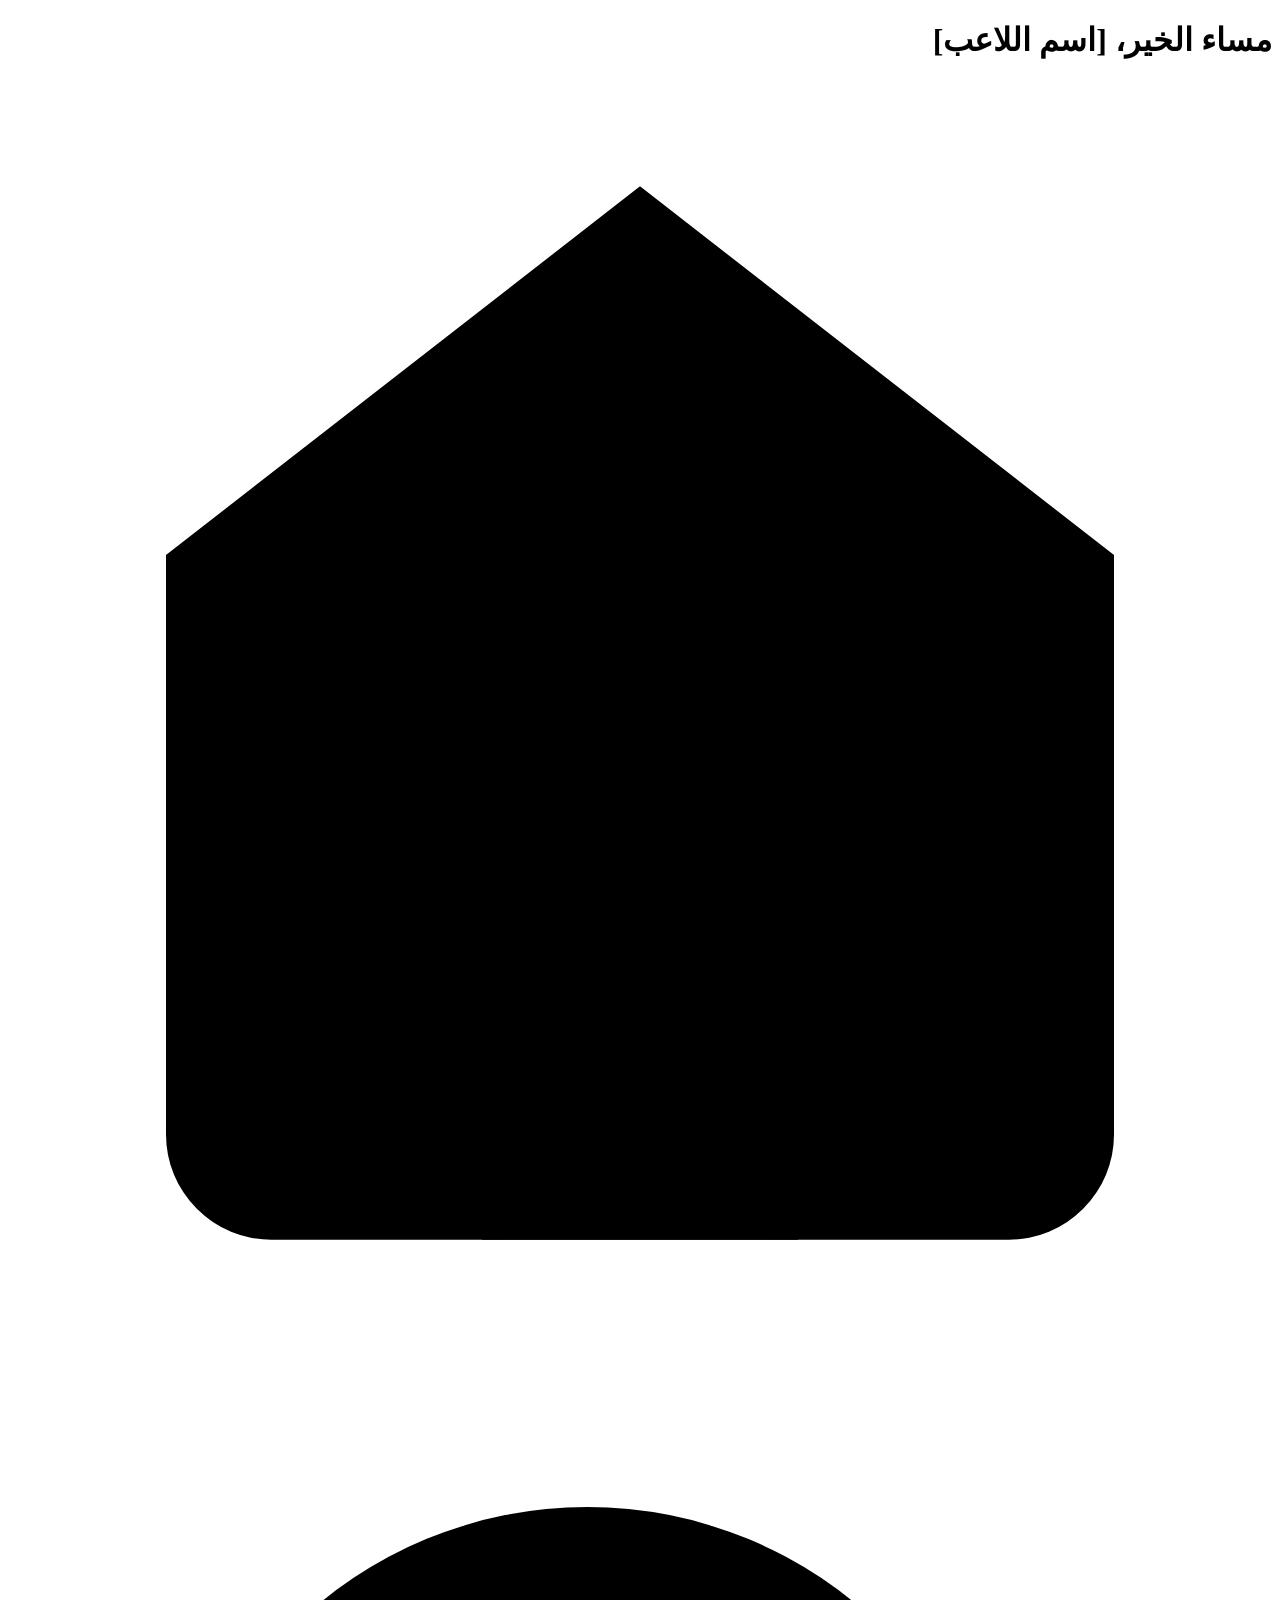
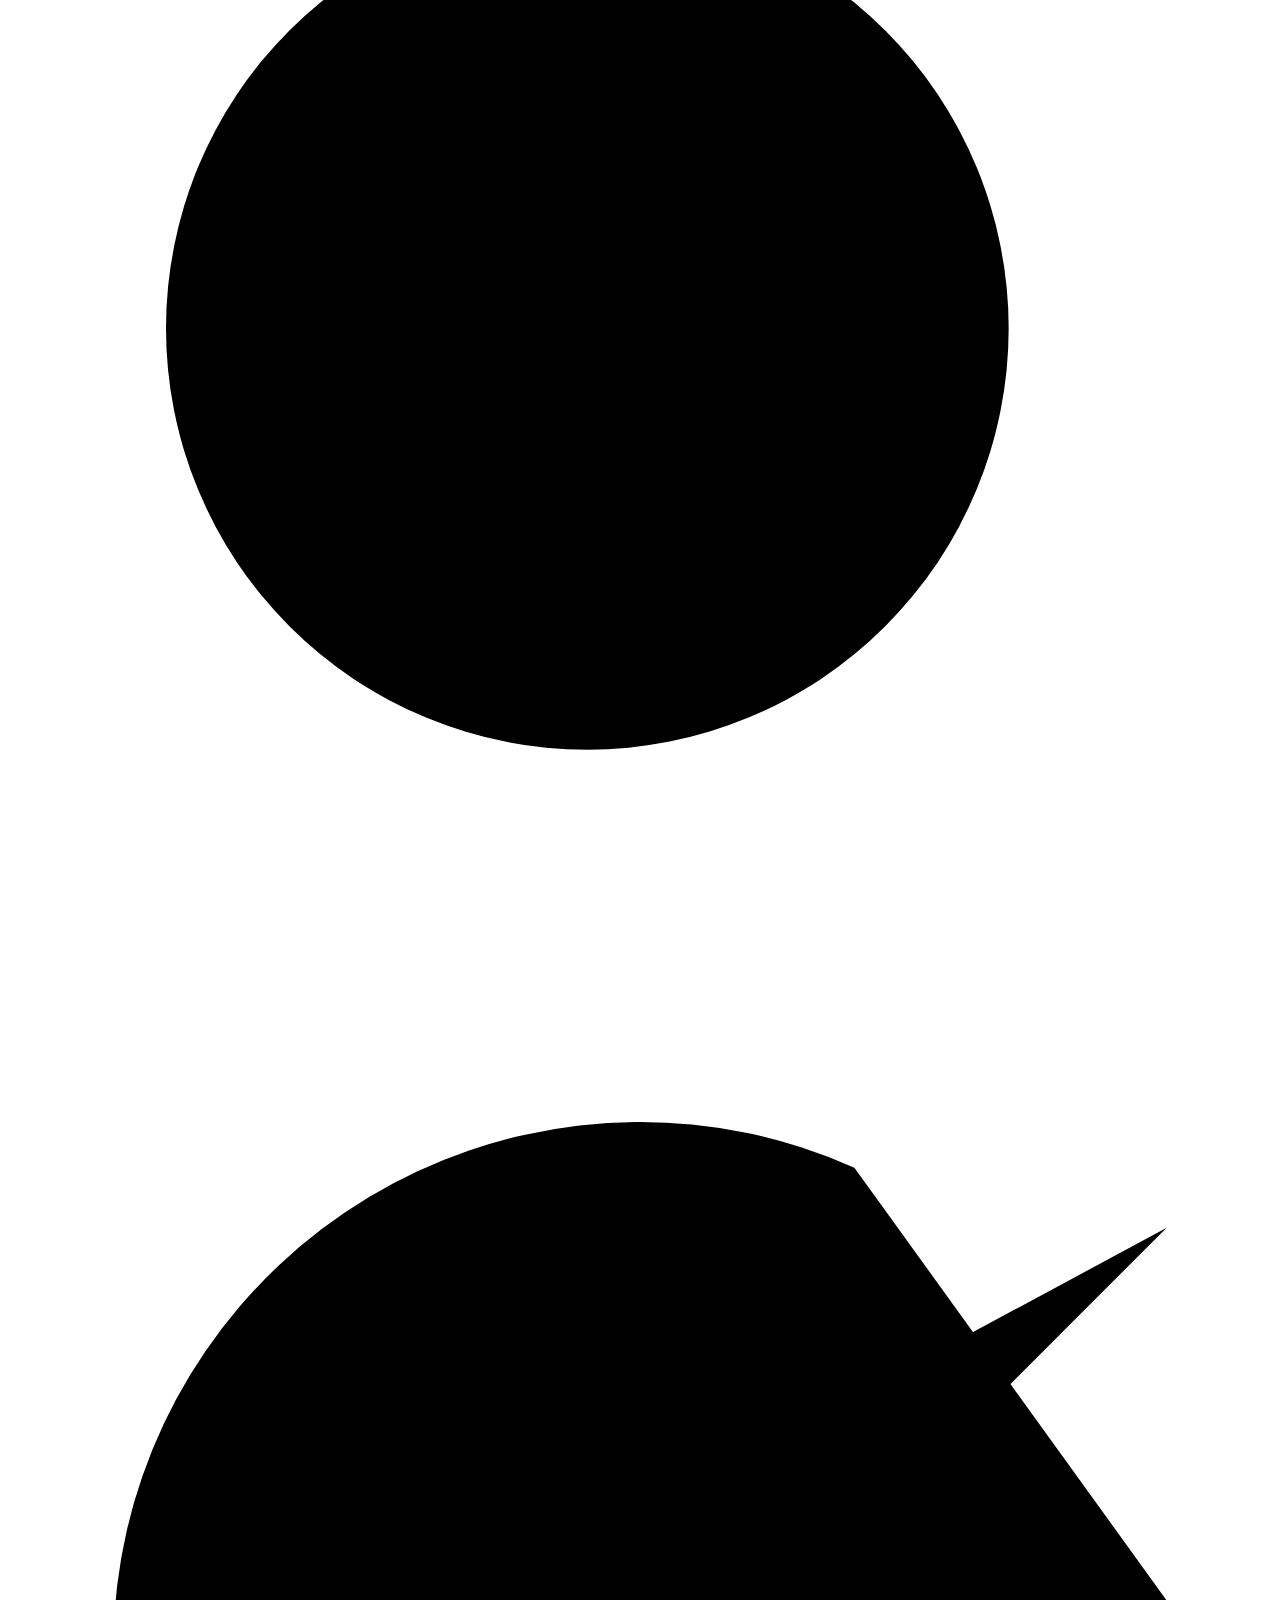
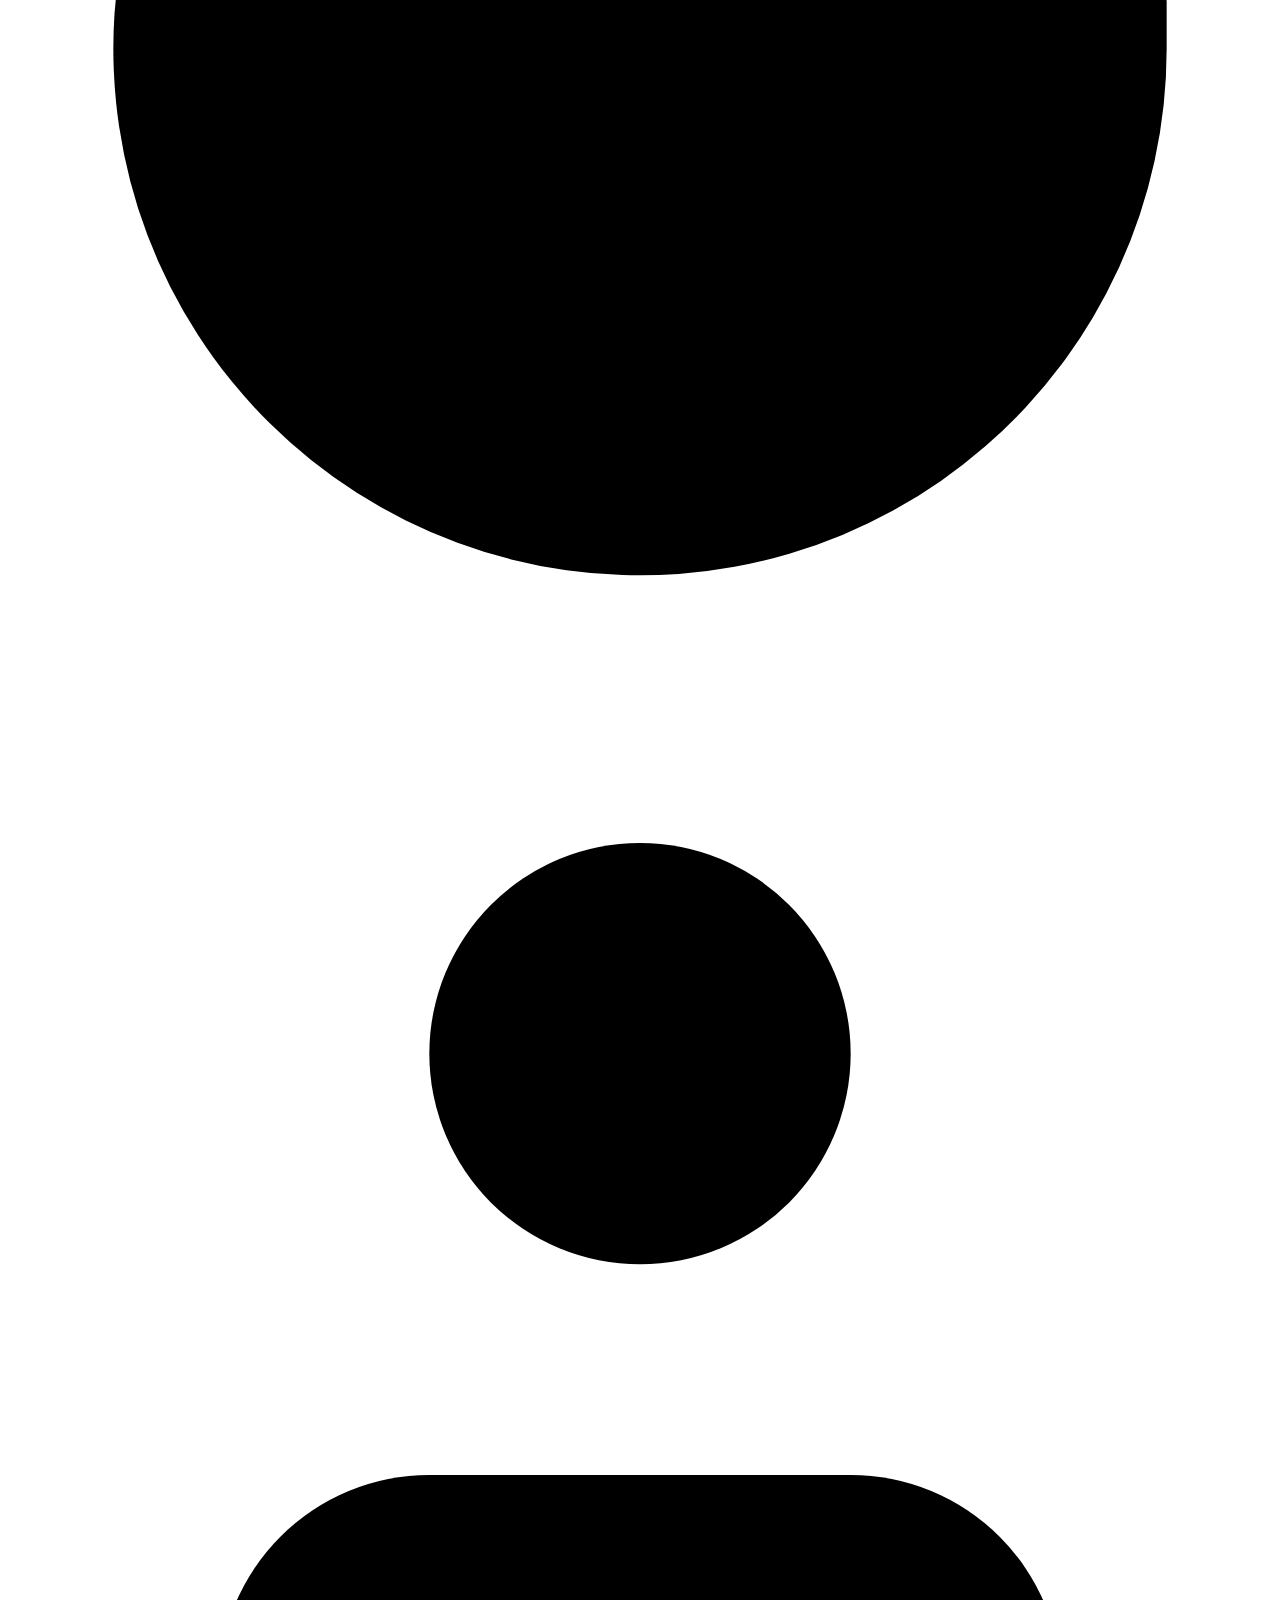
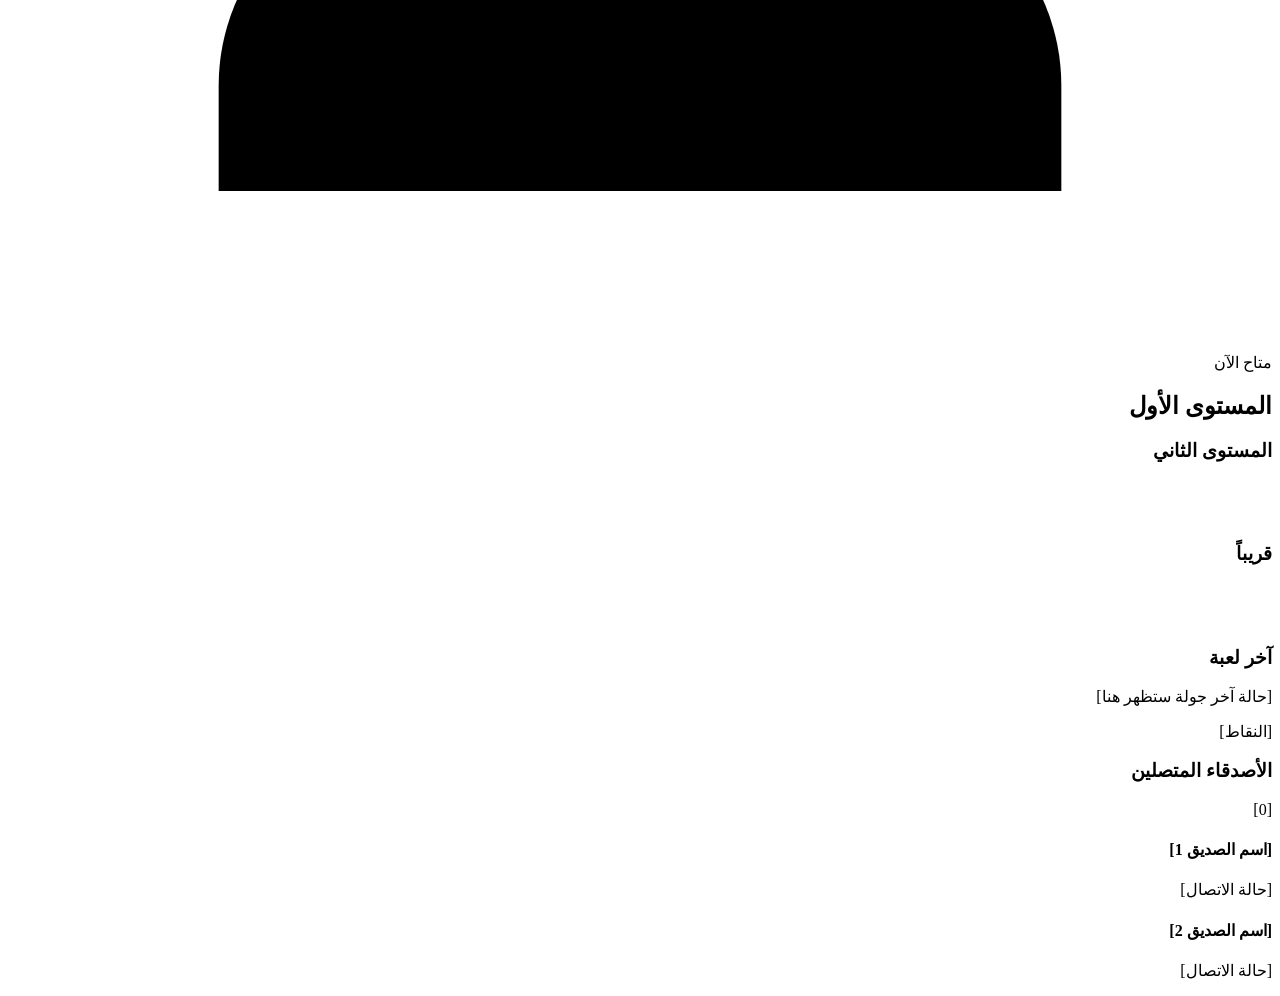
==== Rooms.html @ 0eb75066 "Rename rooms.html to Rooms.html" ====
<!DOCTYPE html>
<html lang="ar" dir="rtl">
<head>
    <meta charset="UTF-8">
    <meta name="viewport" content="width=device-width, initial-scale=1.0">
    <title>Echo Masks - Dashboard</title>
    <link href="https://fonts.googleapis.com/css2?family=Tajawal:wght@400;500;700;800&display=swap" rel="stylesheet">
    <link rel="stylesheet" href="lobby-style.css">
</head>
<body>

    <div class="app-layout">
        
        <header class="top-header">
            <h1>مساء الخير، <span id="playerNameDisplay">[اسم اللاعب]</span></h1>
        </header>
        
        <nav class="sidebar-nav glass-card">
            <div class="nav-item active" onclick="setActive(this)">
                <svg viewBox="0 0 24 24"><path d="M3 9l9-7 9 7v11a2 2 0 0 1-2 2H5a2 2 0 0 1-2-2z"></path><polyline points="9 22 9 12 15 12 15 22"></polyline></svg>
            </div>
            <div class="nav-item" onclick="setActive(this)">
                <svg viewBox="0 0 24 24"><circle cx="11" cy="11" r="8"></circle><line x1="21" y1="21" x2="16.65" y2="16.65"></line></svg>
            </div>
            <div class="nav-item" onclick="setActive(this)">
                <svg viewBox="0 0 24 24"><path d="M22 11.08V12a10 10 0 1 1-5.93-9.14"></path><polyline points="22 4 12 14.01 9 11.01"></polyline></svg>
            </div>
            <div class="nav-item" onclick="setActive(this)">
                <svg viewBox="0 0 24 24"><path d="M20 21v-2a4 4 0 0 0-4-4H8a4 4 0 0 0-4 4v2"></path><circle cx="12" cy="7" r="4"></circle></svg>
            </div>
        </nav>

        <main class="main-content">
            <div class="levels-grid">
                <div class="glass-card level-primary">
                    <span class="level-badge">متاح الآن</span>
                    <h2>المستوى الأول</h2>
                </div>

                <div class="glass-card level-secondary">
                    <h3>المستوى الثاني</h3>
                    <svg style="width:40px; stroke:var(--text-secondary); fill:none; stroke-width:2" viewBox="0 0 24 24"><rect x="3" y="11" width="18" height="11" rx="2" ry="2"></rect><path d="M7 11V7a5 5 0 0 1 10 0v4"></path></svg>
                </div>
                
                <div class="glass-card level-secondary coming-soon">
                    <h3>قريباً</h3>
                    <svg style="width:40px; stroke:var(--text-secondary); fill:none; stroke-width:2" viewBox="0 0 24 24"><circle cx="12" cy="12" r="10"></circle><polyline points="12 6 12 12 16 14"></polyline></svg>
                </div>
            </div>

            <div class="glass-card last-game-card">
                <div class="last-game-info">
                    <h3>آخر لعبة</h3>
                    <p id="lastGameDetails">[حالة آخر جولة ستظهر هنا]</p>
                </div>
                <div class="game-status" id="lastGamePoints">
                    [النقاط]
                </div>
            </div>
        </main>

        <aside class="friends-sidebar glass-card">
            <div class="friends-header">
                <h3>الأصدقاء المتصلين</h3>
                <span id="onlineFriendsCount" style="color: var(--text-secondary);">[0]</span>
            </div>
            
            <div class="friends-list" id="friendsListContainer">
                
                <div class="friend-item">
                    <div class="friend-avatar"><div class="online-dot"></div></div>
                    <div class="friend-info">
                        <h4 class="friend-name">[اسم الصديق 1]</h4>
                        <p class="friend-status">[حالة الاتصال]</p>
                    </div>
                </div>

                <div class="friend-item">
                    <div class="friend-avatar"><div class="online-dot"></div></div>
                    <div class="friend-info">
                        <h4 class="friend-name">[اسم الصديق 2]</h4>
                        <p class="friend-status">[حالة الاتصال]</p>
                    </div>
                </div>

            </div>
        </aside>

    </div>

    <script src="lobby-script.js"></script>
</body>
</html>
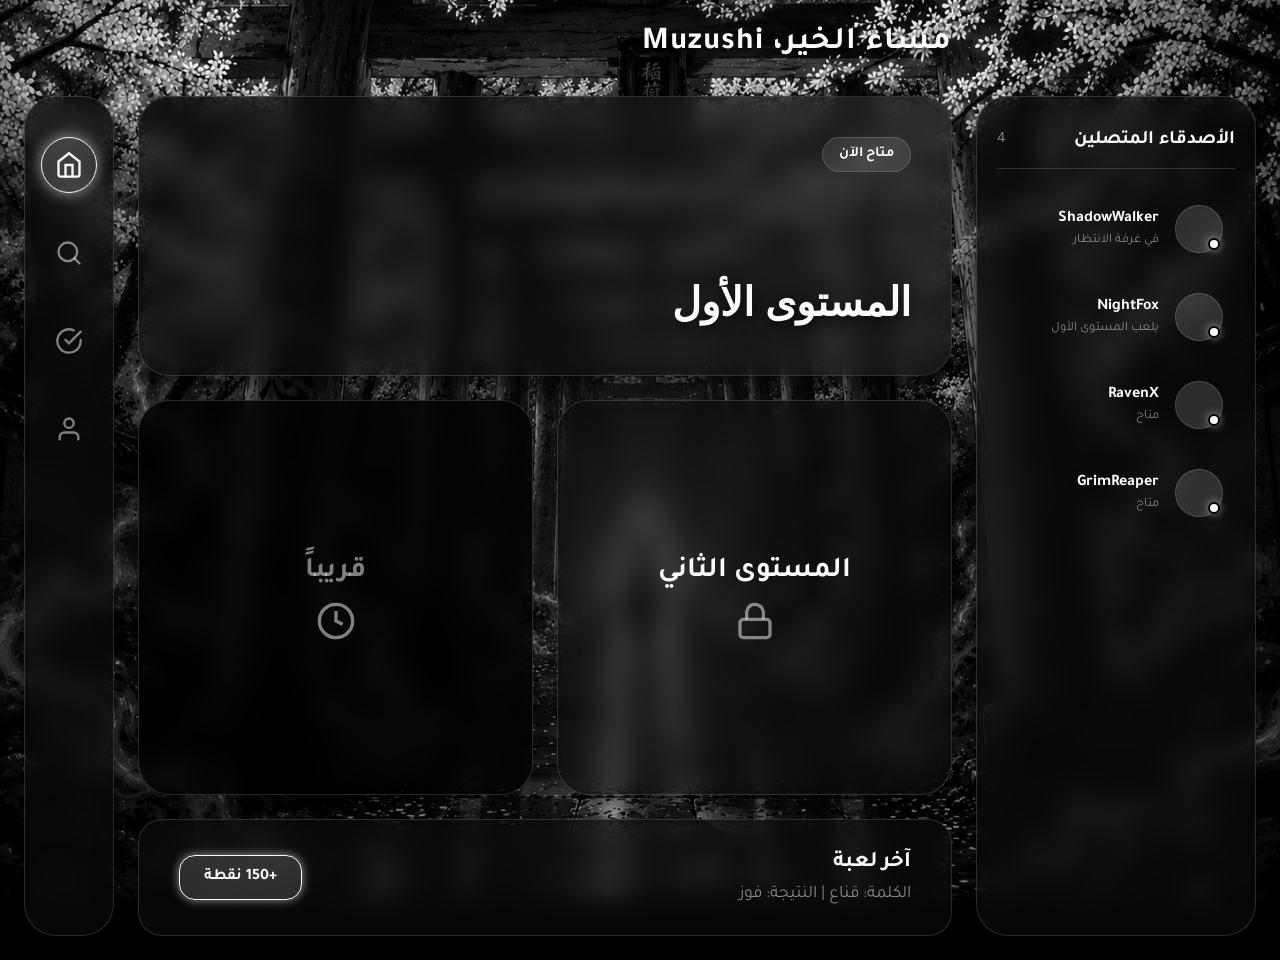
==== commit e23e39f8: "Update Rooms.html" ====
--- a/Rooms.html
+++ b/Rooms.html
@@ -3,9 +3,9 @@
 <head>
     <meta charset="UTF-8">
     <meta name="viewport" content="width=device-width, initial-scale=1.0">
-    <title>Echo Masks - Dashboard</title>
+    <title>Echo Masks - Rooms</title>
     <link href="https://fonts.googleapis.com/css2?family=Tajawal:wght@400;500;700;800&display=swap" rel="stylesheet">
-    <link rel="stylesheet" href="lobby-style.css">
+    <link rel="stylesheet" href="Rooms.css">
 </head>
 <body>
 
@@ -16,16 +16,16 @@
         </header>
         
         <nav class="sidebar-nav glass-card">
-            <div class="nav-item active" onclick="setActive(this)">
+            <div class="nav-item active">
                 <svg viewBox="0 0 24 24"><path d="M3 9l9-7 9 7v11a2 2 0 0 1-2 2H5a2 2 0 0 1-2-2z"></path><polyline points="9 22 9 12 15 12 15 22"></polyline></svg>
             </div>
-            <div class="nav-item" onclick="setActive(this)">
+            <div class="nav-item">
                 <svg viewBox="0 0 24 24"><circle cx="11" cy="11" r="8"></circle><line x1="21" y1="21" x2="16.65" y2="16.65"></line></svg>
             </div>
-            <div class="nav-item" onclick="setActive(this)">
+            <div class="nav-item">
                 <svg viewBox="0 0 24 24"><path d="M22 11.08V12a10 10 0 1 1-5.93-9.14"></path><polyline points="22 4 12 14.01 9 11.01"></polyline></svg>
             </div>
-            <div class="nav-item" onclick="setActive(this)">
+            <div class="nav-item">
                 <svg viewBox="0 0 24 24"><path d="M20 21v-2a4 4 0 0 0-4-4H8a4 4 0 0 0-4 4v2"></path><circle cx="12" cy="7" r="4"></circle></svg>
             </div>
         </nav>
@@ -88,6 +88,6 @@
 
     </div>
 
-    <script src="lobby-script.js"></script>
+    <script src="Rooms.js"></script>
 </body>
 </html>
--- a/Rooms.css
+++ b/Rooms.css
@@ -0,0 +1,366 @@
+/* ================= المتغيرات الأساسية (الهوية الثلجية) ================= */
+:root {
+    --snow-white: #FAFAFA;
+    --snow-glow: rgba(250, 250, 250, 0.6);
+    
+    --glass-bg: rgba(10, 10, 10, 0.75);
+    --glass-border: rgba(250, 250, 250, 0.15);
+    
+    --text-primary: #FAFAFA;
+    --text-secondary: rgba(250, 250, 250, 0.5);
+    
+    --font-main: 'Tajawal', sans-serif;
+    --radius-large: 32px;
+    --radius-medium: 24px;
+}
+
+* {
+    box-sizing: border-box;
+    margin: 0;
+    padding: 0;
+}
+
+body {
+    font-family: var(--font-main);
+    background-color: #000000;
+    /* تأكد من وضع صورة الخلفية الأحادية الصحيحة هنا */
+    background-image: url('BackGround(4).png'); 
+    background-size: cover;
+    background-position: center;
+    background-attachment: fixed;
+    color: var(--text-primary);
+    min-height: 100vh;
+    overflow-x: hidden;
+}
+
+/* ================= التخطيط والمحاذاة ================= */
+.app-layout {
+    display: grid;
+    grid-template-columns: 280px 1fr 90px;
+    grid-template-rows: auto 1fr;
+    grid-template-areas: 
+        ". header ."
+        "friends main nav";
+    gap: 24px;
+    padding: 24px;
+    max-width: 1600px;
+    margin: 0 auto;
+    min-height: 100vh;
+    align-items: stretch; 
+}
+
+.top-header {
+    grid-area: header;
+    display: flex;
+    align-items: center;
+    padding-bottom: 10px;
+}
+
+.top-header h1 {
+    font-size: 2rem;
+    font-weight: 700;
+    letter-spacing: 1px;
+    text-shadow: 0 4px 10px rgba(0,0,0,0.8);
+}
+
+/* ================= التأثير الزجاجي الموحد ================= */
+.glass-card {
+    background: var(--glass-bg);
+    backdrop-filter: blur(12px);
+    -webkit-backdrop-filter: blur(12px);
+    border: 1px solid var(--glass-border);
+    border-radius: var(--radius-large);
+    box-shadow: 0 16px 40px rgba(0, 0, 0, 0.8);
+    transition: transform 0.3s ease, box-shadow 0.3s ease, border-color 0.3s ease;
+}
+
+/* التوهج الثلجي عند التمرير */
+.glass-card:hover {
+    transform: translateY(-4px);
+    box-shadow: 0 20px 40px rgba(0, 0, 0, 0.9), 0 0 20px var(--snow-glow);
+    border-color: var(--snow-white); 
+}
+
+/* ================= الشريط الجانبي ================= */
+.sidebar-nav {
+    grid-area: nav;
+    display: flex;
+    flex-direction: column;
+    align-items: center;
+    justify-content: flex-start;
+    padding-top: 40px;
+    gap: 32px;
+}
+
+.nav-item {
+    display: flex;
+    justify-content: center;
+    align-items: center;
+    width: 56px;
+    height: 56px;
+    border-radius: 50%;
+    cursor: pointer;
+    color: var(--text-secondary);
+    transition: all 0.3s;
+}
+
+.nav-item svg {
+    width: 28px;
+    height: 28px;
+    fill: none;
+    stroke: currentColor;
+    stroke-width: 2;
+    stroke-linecap: round;
+}
+
+/* الأيقونة النشطة باللون الأبيض الساطع */
+.nav-item.active, .nav-item:hover {
+    color: var(--text-primary);
+    background: rgba(250, 250, 250, 0.15);
+    border: 1px solid var(--snow-white);
+    box-shadow: 0 0 15px var(--snow-glow);
+}
+
+/* ================= منطقة اللعب ================= */
+.main-content {
+    grid-area: main;
+    display: flex;
+    flex-direction: column;
+    gap: 24px;
+}
+
+.levels-grid {
+    display: grid;
+    grid-template-columns: 1fr 1fr;
+    gap: 24px;
+}
+
+.level-primary {
+    grid-column: span 2;
+    min-height: 280px;
+    display: flex;
+    flex-direction: column;
+    justify-content: flex-end;
+    padding: 40px;
+    position: relative;
+    overflow: hidden;
+}
+
+.level-primary::before {
+    content: '';
+    position: absolute;
+    top: 0; left: 0; width: 100%; height: 100%;
+    background: radial-gradient(circle at top right, rgba(250, 250, 250, 0.1) 0%, transparent 60%);
+    pointer-events: none;
+}
+
+.level-primary h2 {
+    font-size: 2.5rem;
+    font-weight: 800;
+    margin-bottom: 10px;
+    position: relative;
+    z-index: 2;
+    text-shadow: 0 4px 15px rgba(0,0,0,0.8);
+}
+
+.level-badge {
+    align-self: flex-start;
+    background: rgba(250, 250, 250, 0.1);
+    padding: 8px 16px;
+    border-radius: 20px;
+    font-size: 0.9rem;
+    font-weight: 700;
+    margin-bottom: auto;
+    border: 1px solid var(--glass-border);
+}
+
+.level-secondary {
+    aspect-ratio: 1 / 1;
+    display: flex;
+    flex-direction: column;
+    justify-content: center;
+    align-items: center;
+    text-align: center;
+    padding: 24px;
+}
+
+.level-secondary h3 {
+    font-size: 1.8rem;
+    font-weight: 700;
+    margin-bottom: 12px;
+}
+
+.coming-soon {
+    background: rgba(0, 0, 0, 0.85); 
+}
+
+.coming-soon h3 {
+    color: var(--text-secondary);
+}
+
+/* آخر لعبة */
+.last-game-card {
+    display: flex;
+    justify-content: space-between;
+    align-items: center;
+    padding: 30px 40px;
+    border-radius: var(--radius-medium);
+}
+
+.last-game-info h3 {
+    font-size: 1.4rem;
+    margin-bottom: 8px;
+}
+
+.last-game-info p {
+    color: var(--text-secondary);
+    font-size: 1.1rem;
+}
+
+.game-status {
+    background: rgba(250, 250, 250, 0.15);
+    padding: 12px 24px;
+    border-radius: 16px;
+    font-weight: 700;
+    border: 1px solid var(--snow-white);
+    box-shadow: 0 0 10px var(--snow-glow);
+}
+
+/* ================= القائمة اليمنى (الأصدقاء) ================= */
+.friends-sidebar {
+    grid-area: friends;
+    padding: 32px 20px;
+    display: flex;
+    flex-direction: column;
+    gap: 24px;
+}
+
+.friends-header {
+    display: flex;
+    justify-content: space-between;
+    align-items: center;
+    padding-bottom: 16px;
+    border-bottom: 1px solid var(--glass-border);
+}
+
+.friends-header h3 {
+    font-size: 1.2rem;
+    font-weight: 700;
+}
+
+.friends-list {
+    display: flex;
+    flex-direction: column;
+    gap: 16px;
+    overflow-y: auto;
+}
+
+.friend-item {
+    display: flex;
+    align-items: center;
+    gap: 16px;
+    padding: 12px;
+    border-radius: 16px;
+    transition: background 0.2s;
+    cursor: pointer;
+}
+
+.friend-item:hover {
+    background: rgba(250, 250, 250, 0.08);
+}
+
+.friend-avatar {
+    width: 48px;
+    height: 48px;
+    border-radius: 50%;
+    background: rgba(250, 250, 250, 0.15);
+    position: relative;
+    border: 1px solid var(--glass-border);
+}
+
+/* نقطة الاتصال باللون الأبيض الثلجي */
+.online-dot {
+    position: absolute;
+    bottom: 2px;
+    right: 2px;
+    width: 12px;
+    height: 12px;
+    background-color: var(--snow-white);
+    border: 2px solid #000;
+    border-radius: 50%;
+    box-shadow: 0 0 8px var(--snow-glow);
+}
+
+.friend-info h4 {
+    font-size: 1rem;
+    font-weight: 700;
+}
+
+.friend-info p {
+    font-size: 0.8rem;
+    color: var(--text-secondary);
+    margin-top: 4px;
+}
+
+/* ================= التجاوب (Mobile & Tablet) ================= */
+@media (max-width: 1024px) {
+    .app-layout {
+        grid-template-columns: 1fr;
+        grid-template-areas: 
+            "header"
+            "main"
+            "friends";
+        padding-bottom: 100px;
+    }
+
+    .top-header { justify-content: center; text-align: center; }
+
+    .sidebar-nav {
+        position: fixed;
+        bottom: 0;
+        left: 0;
+        width: 100%;
+        height: 85px;
+        flex-direction: row;
+        justify-content: space-around;
+        padding: 0 20px;
+        border-radius: 32px 32px 0 0;
+        background: rgba(5, 5, 5, 0.95); 
+        border-top: 1px solid var(--glass-border);
+        box-shadow: 0 -10px 40px rgba(0,0,0,0.9);
+    }
+}
+
+@media (max-width: 768px) {
+    .app-layout {
+        gap: 16px;
+        padding: 16px;
+        padding-bottom: 85px; 
+    }
+
+    .main-content { gap: 16px; }
+    .levels-grid { gap: 16px; grid-template-columns: 1fr 1fr; }
+    .top-header h1 { font-size: 1.5rem; }
+
+    .level-primary { min-height: 180px; padding: 24px; }
+    .level-primary h2 { font-size: 1.8rem; }
+    .level-badge { font-size: 0.8rem; padding: 6px 12px; }
+
+    .level-secondary { padding: 16px; aspect-ratio: auto; min-height: 130px; }
+    .level-secondary h3 { font-size: 1.3rem; margin-bottom: 8px; }
+    .level-secondary svg { width: 32px !important; }
+
+    .last-game-card { padding: 20px; flex-direction: column; align-items: flex-start; gap: 12px; }
+    .last-game-info h3 { font-size: 1.2rem; }
+    .last-game-info p { font-size: 0.95rem; }
+    .game-status { padding: 8px 16px; font-size: 0.9rem; align-self: flex-start; }
+
+    .friends-sidebar { padding: 20px 16px; gap: 16px; }
+    .friends-header h3 { font-size: 1.1rem; }
+    .friend-avatar { width: 40px; height: 40px; }
+    .friend-info h4 { font-size: 0.95rem; }
+
+    .sidebar-nav { height: 65px; border-radius: 24px 24px 0 0; padding: 0 10px; }
+    .nav-item { width: 45px; height: 45px; }
+    .nav-item svg { width: 24px; height: 24px; }
+}
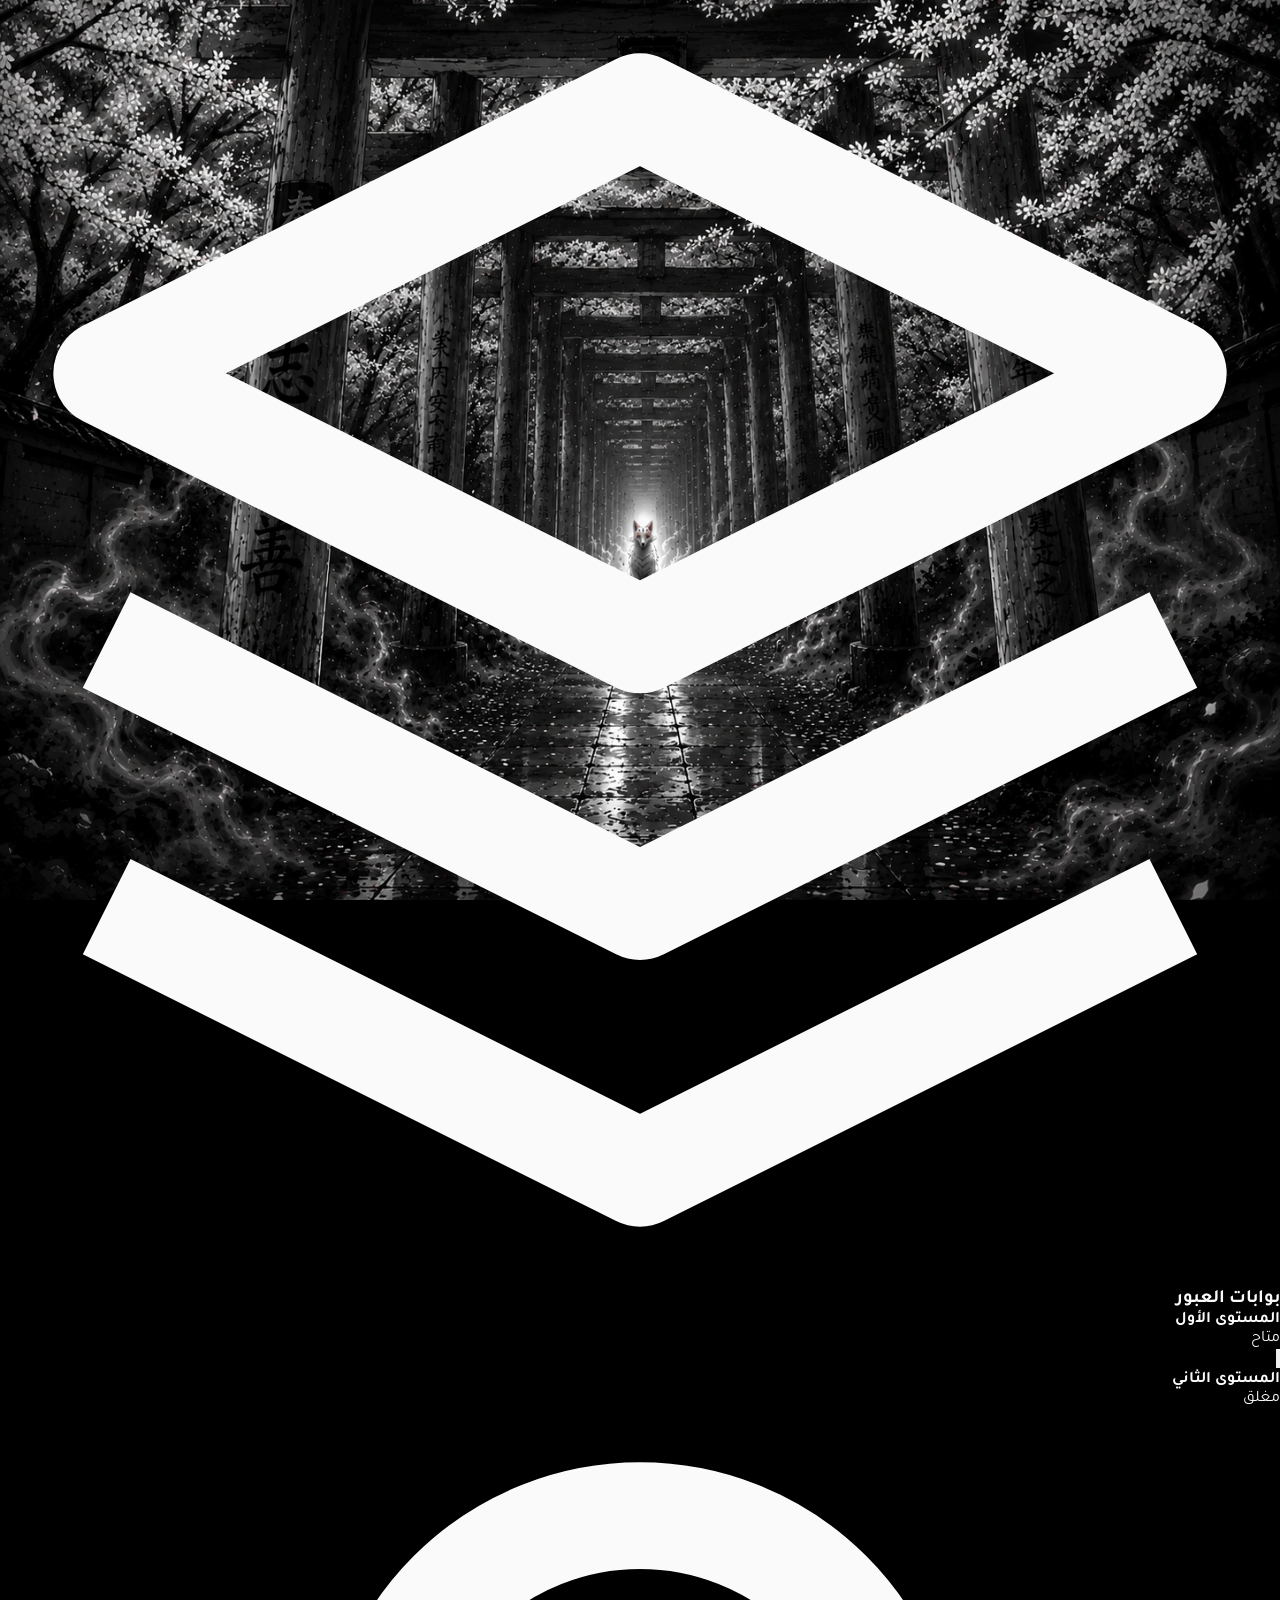
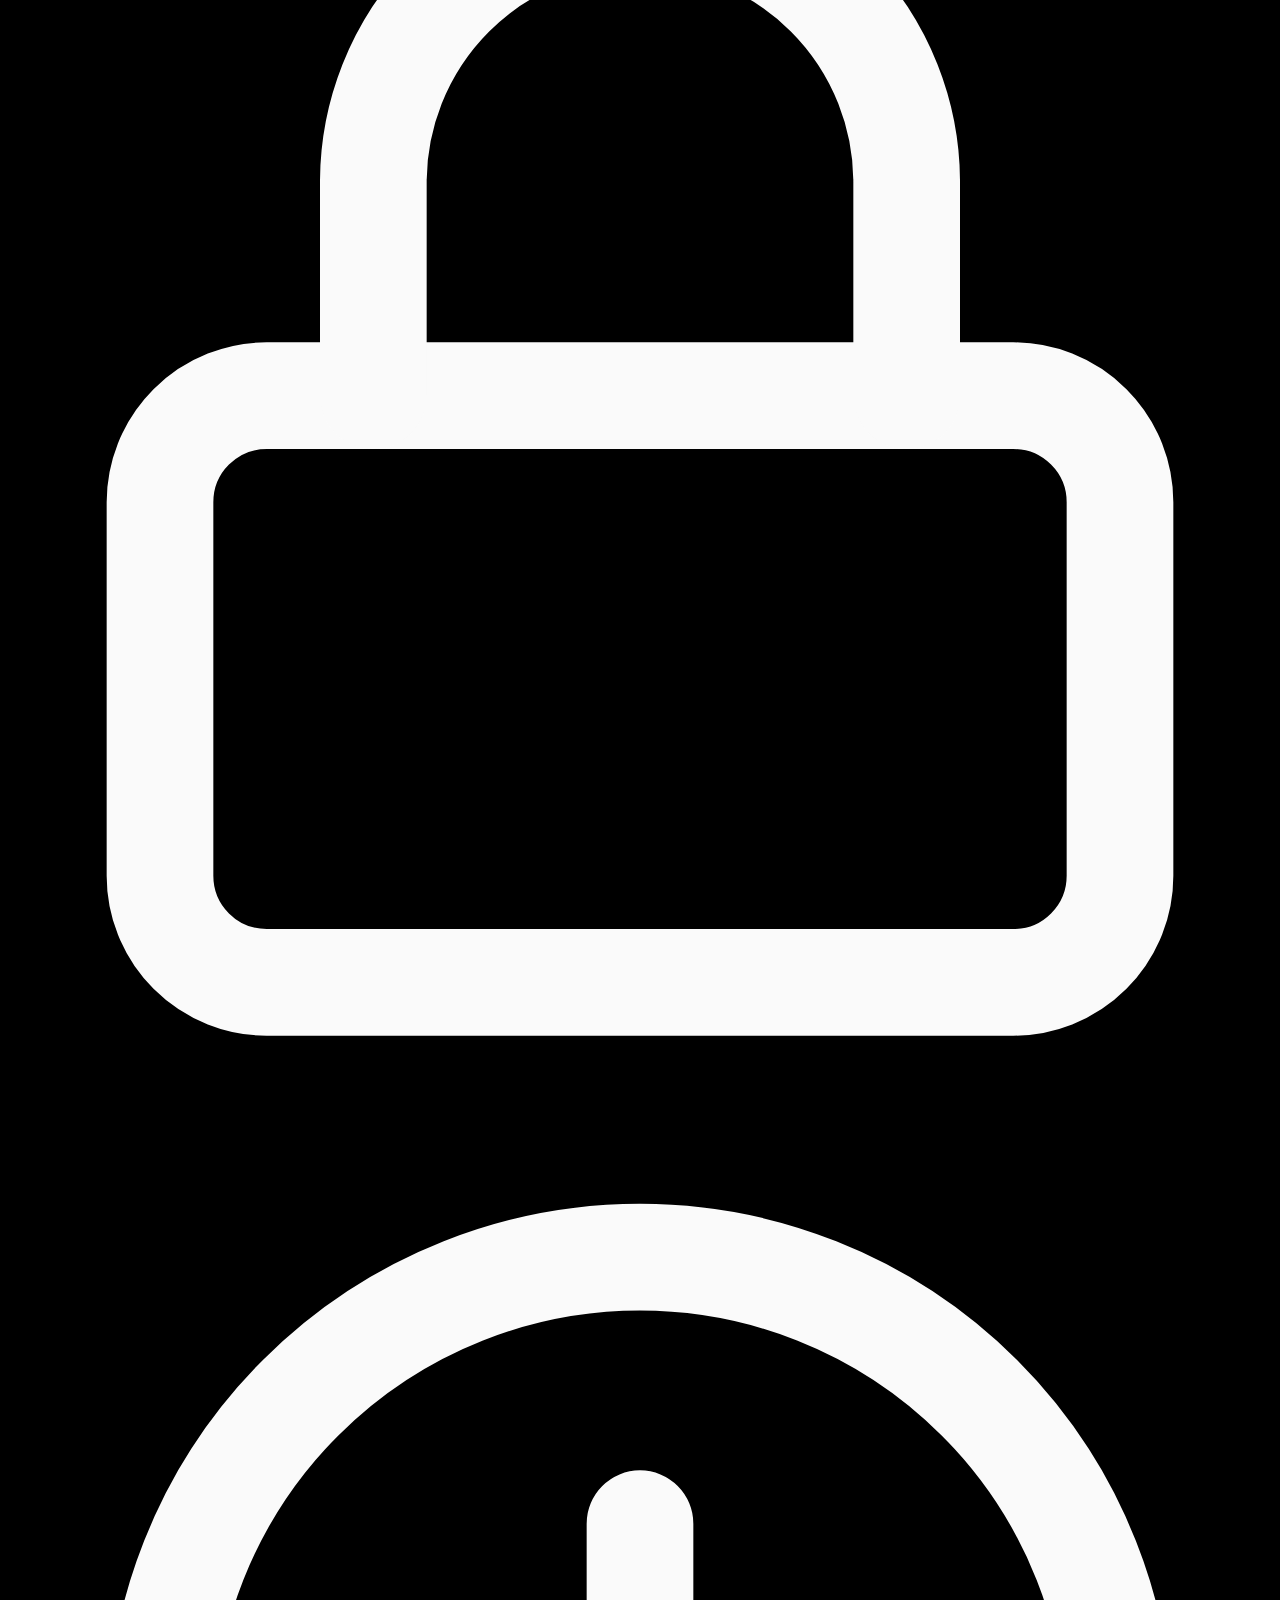
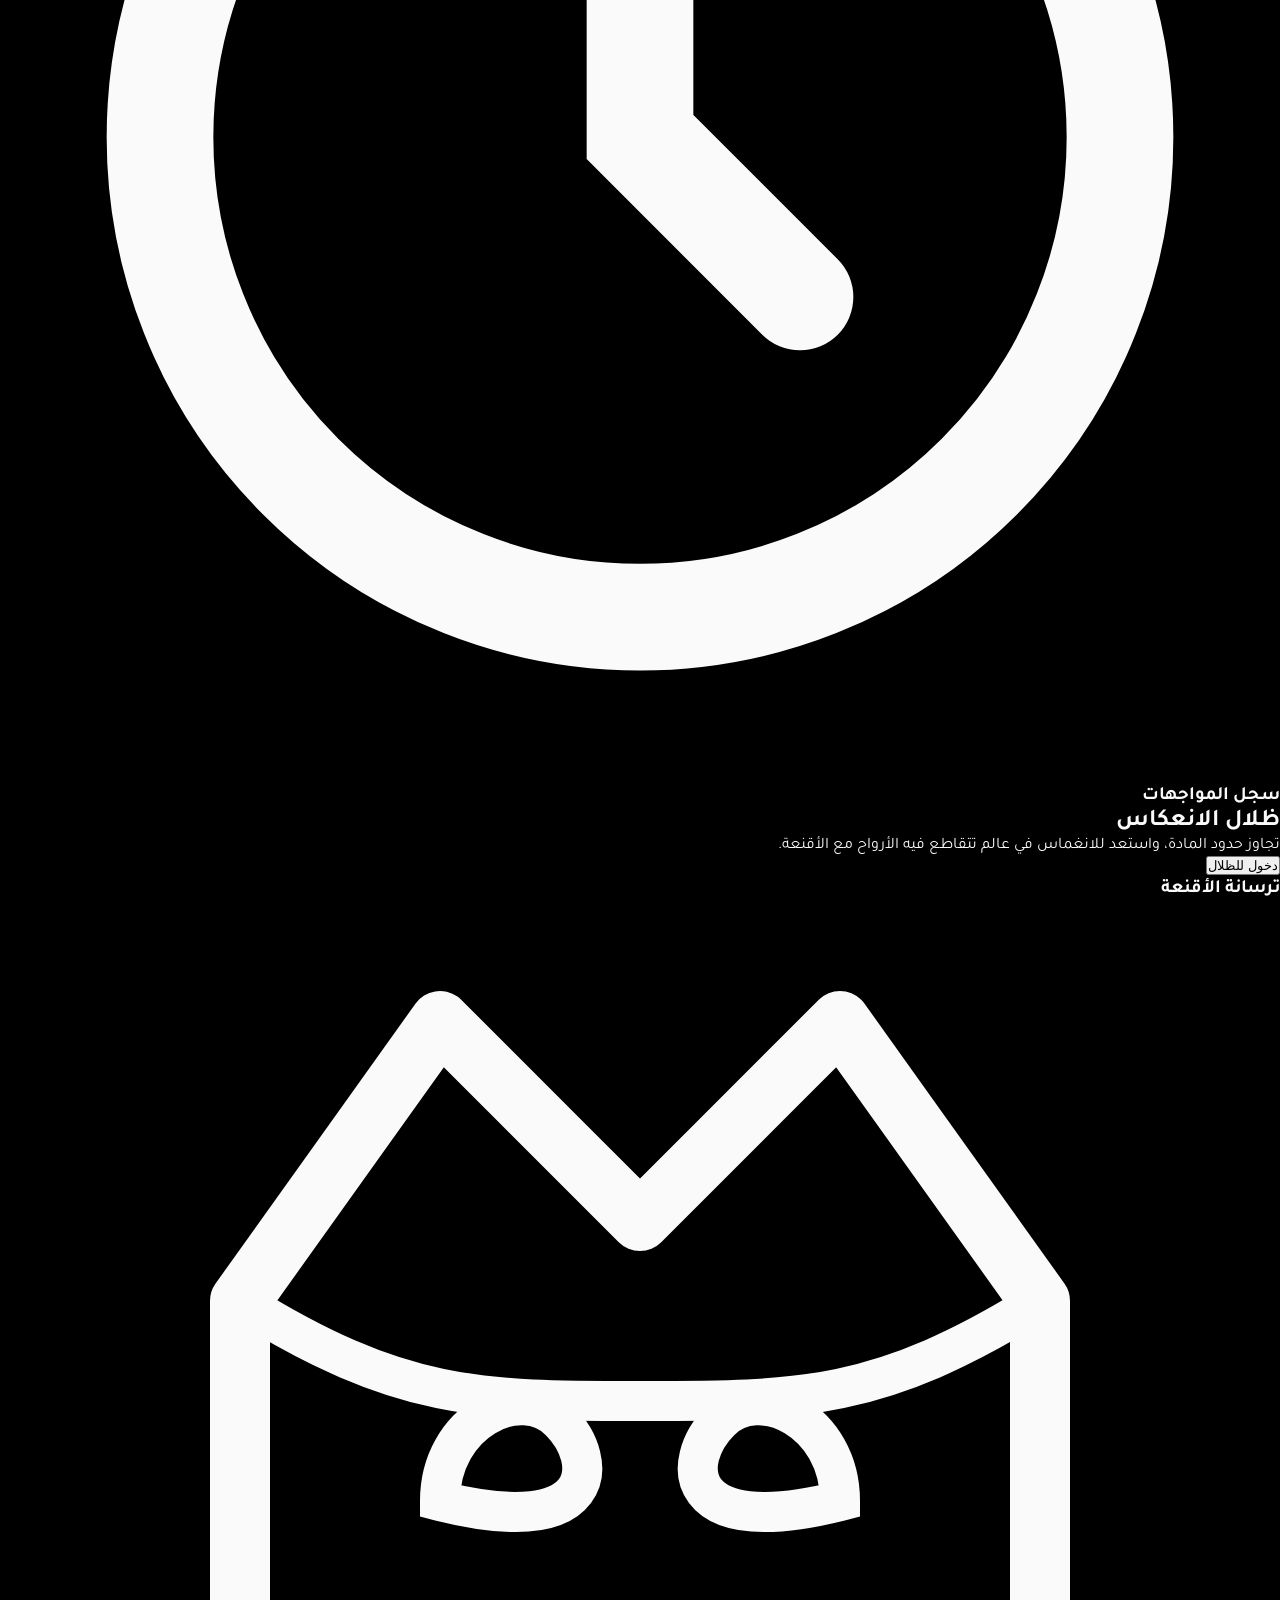
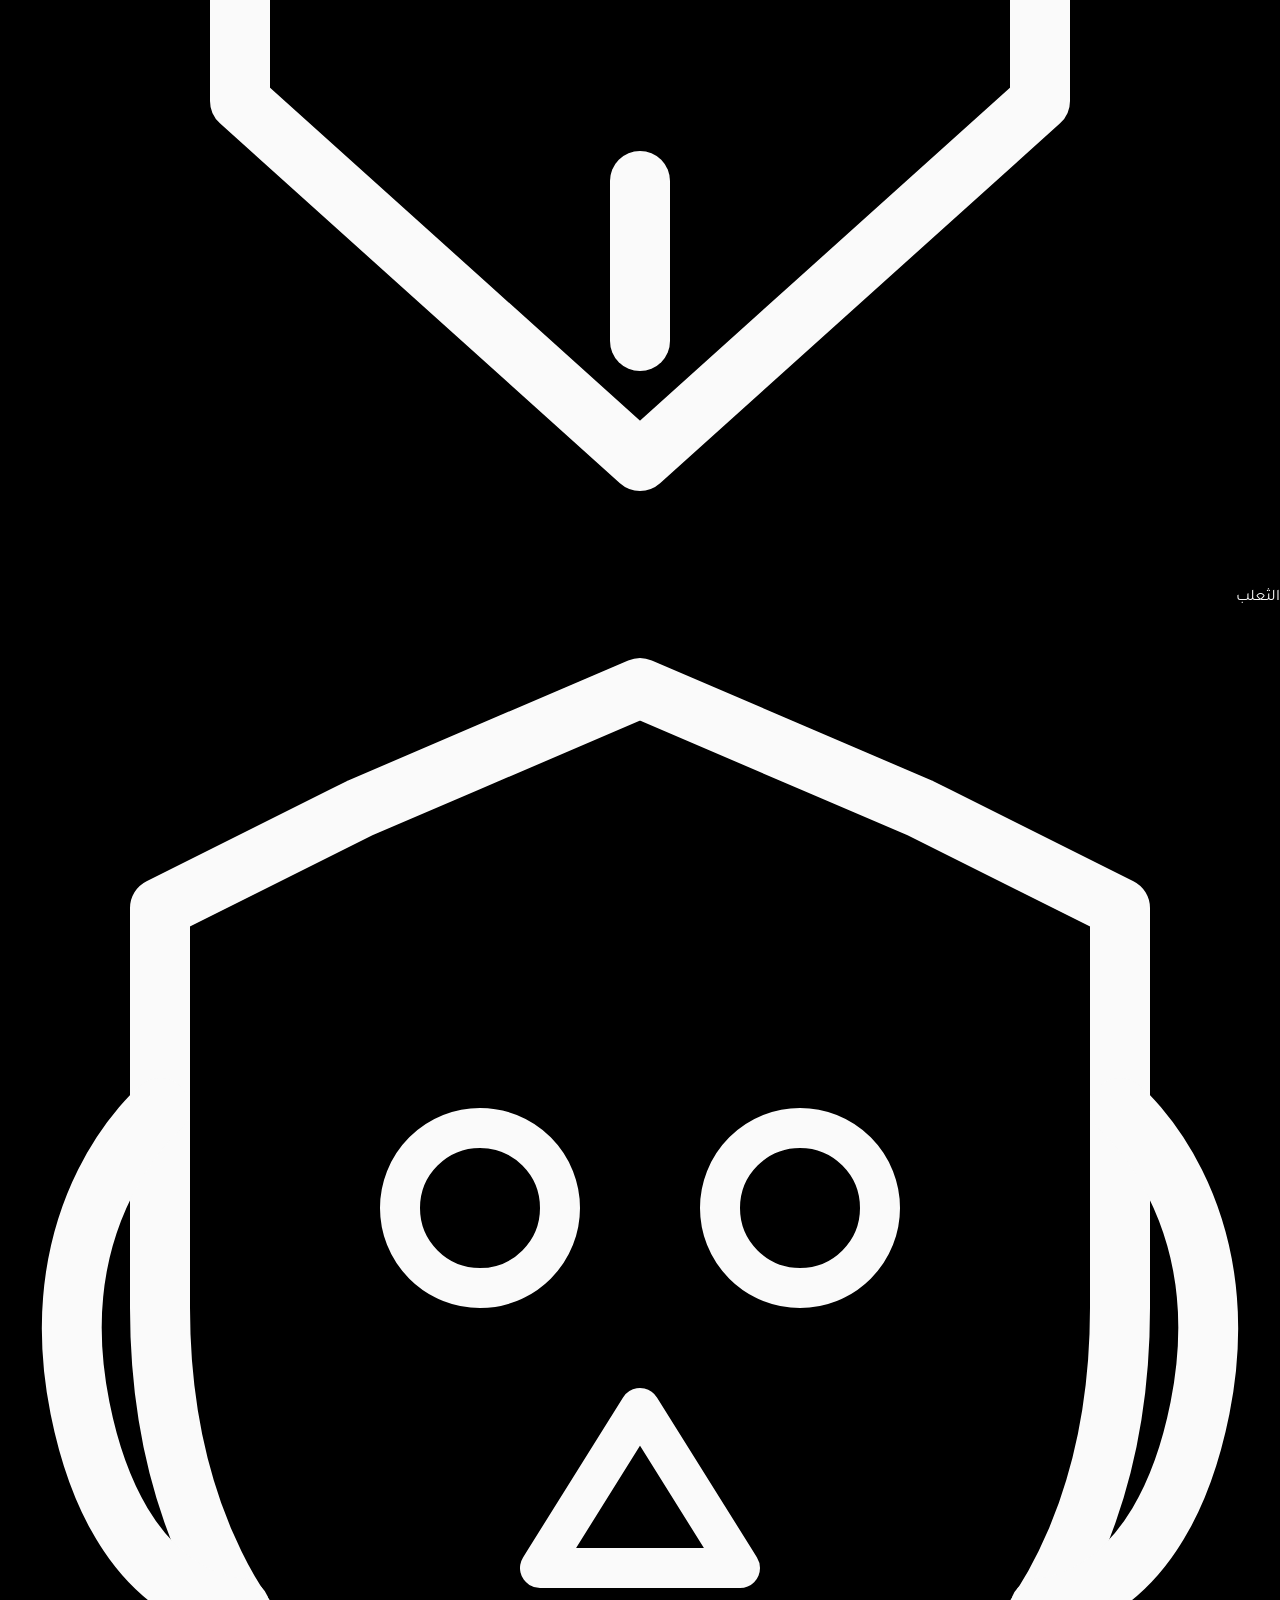
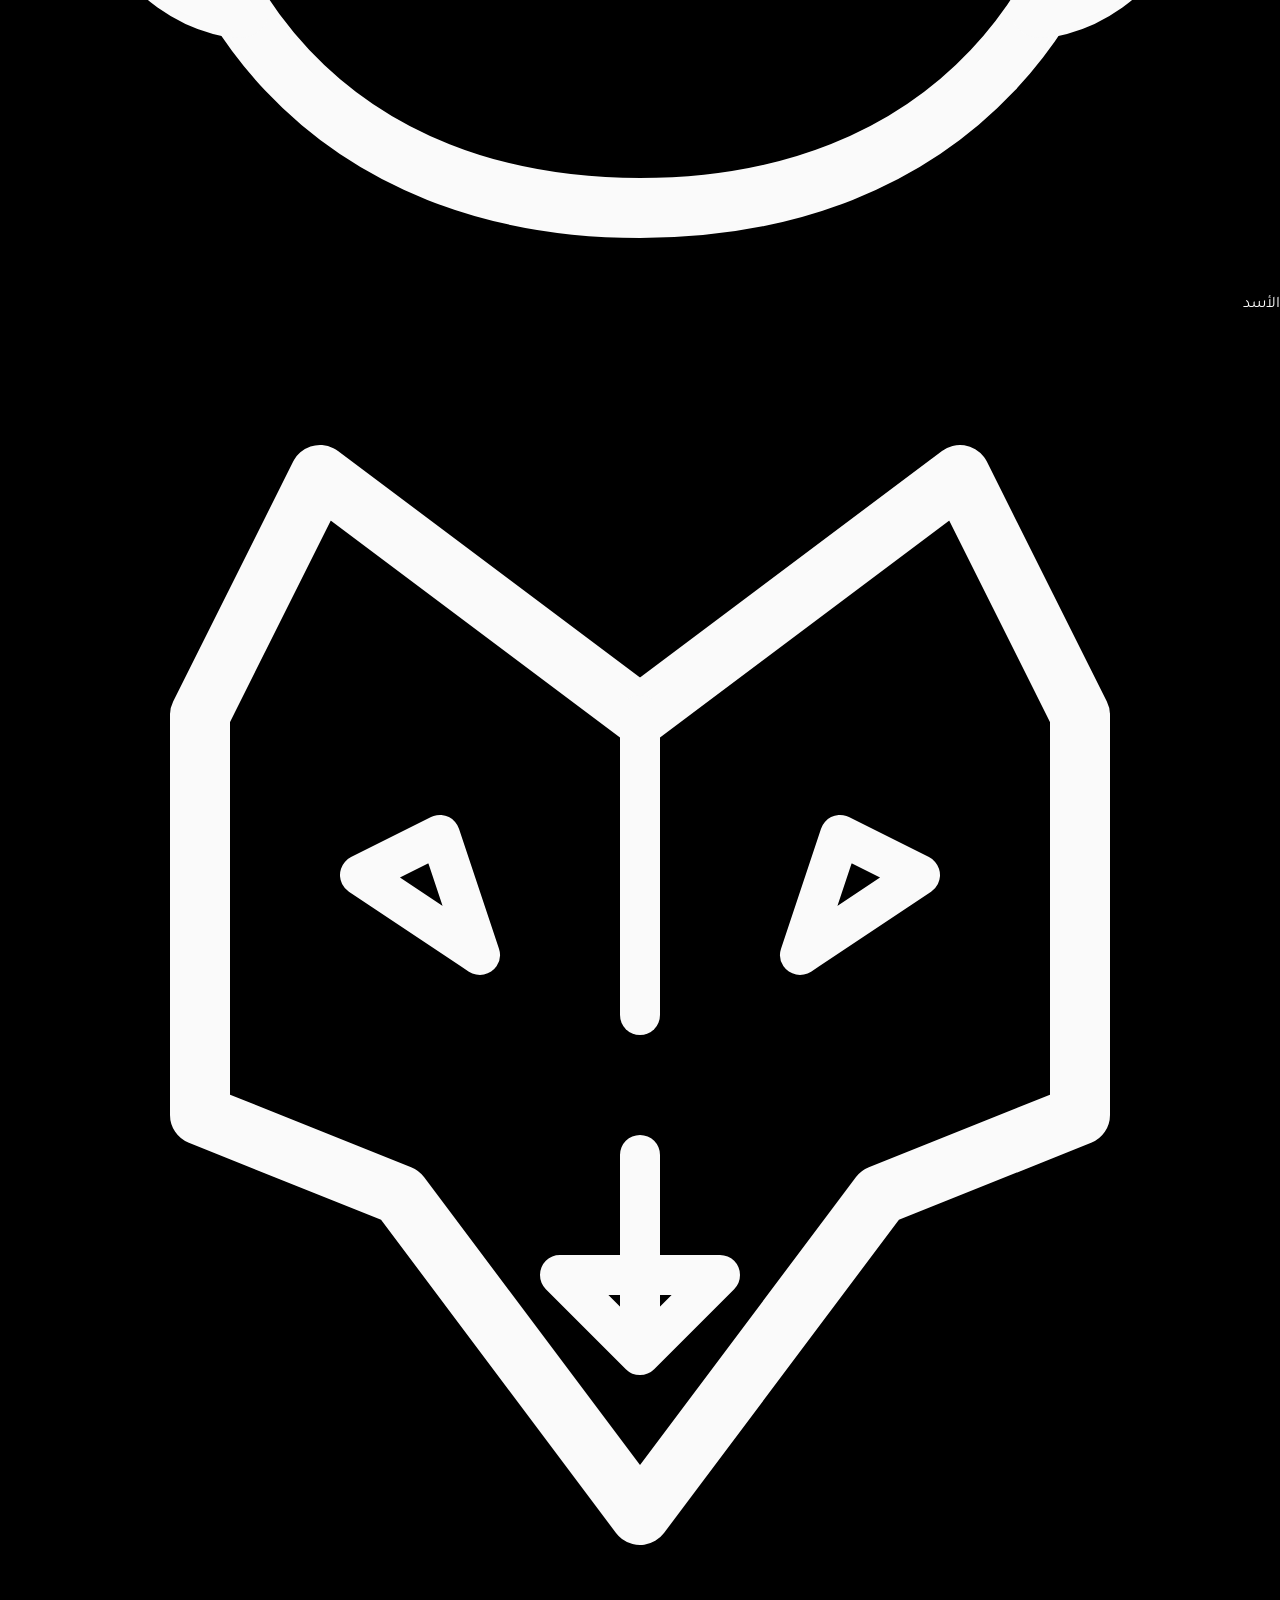
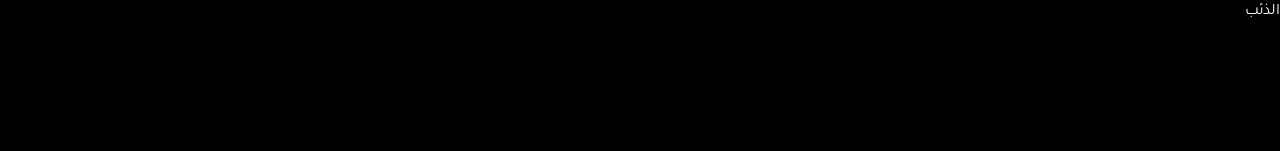
==== commit 0cba8153: "Update Rooms.html" ====
--- a/Rooms.html
+++ b/Rooms.html
@@ -3,89 +3,114 @@
 <head>
     <meta charset="UTF-8">
     <meta name="viewport" content="width=device-width, initial-scale=1.0">
-    <title>Echo Masks - Rooms</title>
+    <title>Echo Masks - Dashboard</title>
     <link href="https://fonts.googleapis.com/css2?family=Tajawal:wght@400;500;700;800&display=swap" rel="stylesheet">
     <link rel="stylesheet" href="Rooms.css">
 </head>
 <body>
 
-    <div class="app-layout">
-        
-        <header class="top-header">
-            <h1>مساء الخير، <span id="playerNameDisplay">[اسم اللاعب]</span></h1>
-        </header>
-        
-        <nav class="sidebar-nav glass-card">
-            <div class="nav-item active">
-                <svg viewBox="0 0 24 24"><path d="M3 9l9-7 9 7v11a2 2 0 0 1-2 2H5a2 2 0 0 1-2-2z"></path><polyline points="9 22 9 12 15 12 15 22"></polyline></svg>
-            </div>
-            <div class="nav-item">
-                <svg viewBox="0 0 24 24"><circle cx="11" cy="11" r="8"></circle><line x1="21" y1="21" x2="16.65" y2="16.65"></line></svg>
-            </div>
-            <div class="nav-item">
-                <svg viewBox="0 0 24 24"><path d="M22 11.08V12a10 10 0 1 1-5.93-9.14"></path><polyline points="22 4 12 14.01 9 11.01"></polyline></svg>
-            </div>
-            <div class="nav-item">
-                <svg viewBox="0 0 24 24"><path d="M20 21v-2a4 4 0 0 0-4-4H8a4 4 0 0 0-4 4v2"></path><circle cx="12" cy="7" r="4"></circle></svg>
-            </div>
-        </nav>
+    <div class="bg-blur"></div>
 
-        <main class="main-content">
-            <div class="levels-grid">
-                <div class="glass-card level-primary">
-                    <span class="level-badge">متاح الآن</span>
-                    <h2>المستوى الأول</h2>
+    <div class="dashboard-wrapper">
+        <main class="bento-layout">
+            
+            <section class="bento-card glass-panel area-left-top">
+                <div class="card-header">
+                    <svg class="header-icon" viewBox="0 0 24 24"><path d="M12 2L2 7l10 5 10-5-10-5zM2 17l10 5 10-5M2 12l10 5 10-5" fill="none" stroke="currentColor" stroke-width="2" stroke-linejoin="round"/></svg>
+                    <h3>بوابات العبور</h3>
                 </div>
+                <div class="levels-container">
+                    <div class="level-item active-level">
+                        <div class="level-info">
+                            <h4>المستوى الأول</h4>
+                            <span class="status-badge">متاح</span>
+                        </div>
+                        <button class="icon-btn"><svg viewBox="0 0 24 24"><path d="M5 12h14M12 5l7 7-7 7" fill="none" stroke="currentColor" stroke-width="2" stroke-linecap="round" stroke-linejoin="round"/></svg></button>
+                    </div>
+                    <div class="level-item locked-level">
+                        <div class="level-info">
+                            <h4>المستوى الثاني</h4>
+                            <span class="status-badge locked">مغلق</span>
+                        </div>
+                        <svg class="lock-icon" viewBox="0 0 24 24"><rect x="3" y="11" width="18" height="11" rx="2" ry="2" fill="none" stroke="currentColor" stroke-width="2"/><path d="M7 11V7a5 5 0 0 1 10 0v4" fill="none" stroke="currentColor" stroke-width="2" stroke-linecap="round"/></svg>
+                    </div>
+                </div>
+            </section>
 
-                <div class="glass-card level-secondary">
-                    <h3>المستوى الثاني</h3>
-                    <svg style="width:40px; stroke:var(--text-secondary); fill:none; stroke-width:2" viewBox="0 0 24 24"><rect x="3" y="11" width="18" height="11" rx="2" ry="2"></rect><path d="M7 11V7a5 5 0 0 1 10 0v4"></path></svg>
+            <section class="bento-card glass-panel area-left-bottom">
+                <div class="card-header">
+                    <svg class="header-icon" viewBox="0 0 24 24"><path d="M12 8v4l3 3m6-3a9 9 0 11-18 0 9 9 0 0118 0z" fill="none" stroke="currentColor" stroke-width="2" stroke-linecap="round"/></svg>
+                    <h3>سجل المواجهات</h3>
                 </div>
                 
-                <div class="glass-card level-secondary coming-soon">
-                    <h3>قريباً</h3>
-                    <svg style="width:40px; stroke:var(--text-secondary); fill:none; stroke-width:2" viewBox="0 0 24 24"><circle cx="12" cy="12" r="10"></circle><polyline points="12 6 12 12 16 14"></polyline></svg>
-                </div>
-            </div>
-
-            <div class="glass-card last-game-card">
-                <div class="last-game-info">
-                    <h3>آخر لعبة</h3>
-                    <p id="lastGameDetails">[حالة آخر جولة ستظهر هنا]</p>
-                </div>
-                <div class="game-status" id="lastGamePoints">
-                    [النقاط]
-                </div>
-            </div>
-        </main>
-
-        <aside class="friends-sidebar glass-card">
-            <div class="friends-header">
-                <h3>الأصدقاء المتصلين</h3>
-                <span id="onlineFriendsCount" style="color: var(--text-secondary);">[0]</span>
-            </div>
-            
-            <div class="friends-list" id="friendsListContainer">
-                
-                <div class="friend-item">
-                    <div class="friend-avatar"><div class="online-dot"></div></div>
-                    <div class="friend-info">
-                        <h4 class="friend-name">[اسم الصديق 1]</h4>
-                        <p class="friend-status">[حالة الاتصال]</p>
+                <div class="history-list" id="matchHistoryContainer">
+                    <div class="history-item">
+                        <div class="history-avatar"></div>
+                        <div class="history-details">
+                            <h4 class="history-name" id="historyName1"></h4>
+                            <p class="history-result" id="historyResult1"></p>
+                        </div>
+                    </div>
+                    <div class="history-item">
+                        <div class="history-avatar"></div>
+                        <div class="history-details">
+                            <h4 class="history-name" id="historyName2"></h4>
+                            <p class="history-result" id="historyResult2"></p>
+                        </div>
                     </div>
                 </div>
+            </section>
 
-                <div class="friend-item">
-                    <div class="friend-avatar"><div class="online-dot"></div></div>
-                    <div class="friend-info">
-                        <h4 class="friend-name">[اسم الصديق 2]</h4>
-                        <p class="friend-status">[حالة الاتصال]</p>
+            <section class="bento-card area-center-main entity-showcase">
+                <div class="entity-overlay">
+                    <div class="entity-content">
+                        <h2>ظلال الانعكاس</h2>
+                        <p>تجاوز حدود المادة، واستعد للانغماس في عالم تتقاطع فيه الأرواح مع الأقنعة.</p>
+                        <button class="snow-glow-btn">دخول للظلال</button>
                     </div>
                 </div>
+            </section>
 
-            </div>
-        </aside>
+            <section class="bento-card glass-panel area-center-bottom">
+                <div class="card-header">
+                    <h3>ترسانة الأقنعة</h3>
+                </div>
+                <div class="arsenal-container">
+                    <div class="mask-btn glass-btn" data-mask="fox">
+                        <svg viewBox="0 0 64 64" class="mask-svg"><path d="M32 58L12 40V20l10-14 10 10 10-10 10 14v20L32 58z" fill="none" stroke="currentColor" stroke-width="3" stroke-linejoin="round"/><path d="M22 30c0-4 4-6 6-4s2 6-6 4zM42 30c0-4-4-6-6-4s-2 6 6 4z" fill="none" stroke="currentColor" stroke-width="2"/><path d="M32 44v8" stroke="currentColor" stroke-width="3" stroke-linecap="round"/><path d="M12 20c8 5 12 5 20 5s12 0 20-5" fill="none" stroke="currentColor" stroke-width="2"/></svg>
+                        <span>الثعلب</span>
+                    </div>
+                    <div class="mask-btn glass-btn active-mask" data-mask="lion">
+                        <svg viewBox="0 0 64 64" class="mask-svg"><path d="M32 60c-15 0-24-10-24-25V15l10-5 14-6 14 6 10 5v20C56 50 47 60 32 60z" fill="none" stroke="currentColor" stroke-width="3" stroke-linejoin="round"/><circle cx="24" cy="30" r="4" fill="none" stroke="currentColor" stroke-width="2"/><circle cx="40" cy="30" r="4" fill="none" stroke="currentColor" stroke-width="2"/><path d="M32 40l-5 8h10z" fill="none" stroke="currentColor" stroke-width="2" stroke-linejoin="round"/><path d="M8 25c0 0-6 5-4 15s8 10 8 10M56 25c0 0 6 5 4 15s-8 10-8 10" fill="none" stroke="currentColor" stroke-width="3" stroke-linecap="round"/></svg>
+                        <span>الأسد</span>
+                    </div>
+                    <div class="mask-btn glass-btn" data-mask="wolf">
+                        <svg viewBox="0 0 64 64" class="mask-svg"><path d="M32 60l-12-16-10-4V20l6-12 16 12 16-12 6 12v20l-10 4L32 60z" fill="none" stroke="currentColor" stroke-width="3" stroke-linejoin="round"/><path d="M18 28l6 4-2-6zM46 28l-6 4 2-6z" fill="none" stroke="currentColor" stroke-width="2" stroke-linejoin="round"/><path d="M32 42v10l-4-4h8l-4 4z" fill="none" stroke="currentColor" stroke-width="2" stroke-linejoin="round"/><path d="M32 20v15" stroke="currentColor" stroke-width="2" stroke-linecap="round"/></svg>
+                        <span>الذئب</span>
+                    </div>
+                </div>
+            </section>
 
+            <aside class="sidebar-nav glass-panel area-sidebar">
+                <div class="nav-top">
+                    <div class="nav-icon active">
+                        <svg viewBox="0 0 24 24"><path d="M3 9l9-7 9 7v11a2 2 0 0 1-2 2H5a2 2 0 0 1-2-2z" fill="none" stroke="currentColor" stroke-width="2" stroke-linejoin="round"/><polyline points="9 22 9 12 15 12 15 22" fill="none" stroke="currentColor" stroke-width="2" stroke-linejoin="round"/></svg>
+                    </div>
+                    <div class="nav-icon">
+                        <svg viewBox="0 0 24 24"><path d="M18 8A6 6 0 0 0 6 8c0 7-3 9-3 9h18s-3-2-3-9" fill="none" stroke="currentColor" stroke-width="2" stroke-linecap="round" stroke-linejoin="round"/><path d="M13.73 21a2 2 0 0 1-3.46 0" fill="none" stroke="currentColor" stroke-width="2" stroke-linecap="round" stroke-linejoin="round"/></svg>
+                    </div>
+                    <div class="nav-icon">
+                        <svg viewBox="0 0 24 24"><circle cx="12" cy="12" r="3" fill="none" stroke="currentColor" stroke-width="2"/><path d="M19.4 15a1.65 1.65 0 0 0 .33 1.82l.06.06a2 2 0 0 1 0 2.83 2 2 0 0 1-2.83 0l-.06-.06a1.65 1.65 0 0 0-1.82-.33 1.65 1.65 0 0 0-1 1.51V21a2 2 0 0 1-2 2 2 2 0 0 1-2-2v-.09A1.65 1.65 0 0 0 9 19.4a1.65 1.65 0 0 0-1.82.33l-.06.06a2 2 0 0 1-2.83 0 2 2 0 0 1 0-2.83l.06-.06a1.65 1.65 0 0 0 .33-1.82 1.65 1.65 0 0 0-1.51-1H3a2 2 0 0 1-2-2 2 2 0 0 1 2-2h.09A1.65 1.65 0 0 0 4.6 9a1.65 1.65 0 0 0-.33-1.82l-.06-.06a2 2 0 0 1 0-2.83 2 2 0 0 1 2.83 0l.06.06a1.65 1.65 0 0 0 1.82.33H9a1.65 1.65 0 0 0 1-1.51V3a2 2 0 0 1 2-2 2 2 0 0 1 2 2v.09a1.65 1.65 0 0 0 1 1.51 1.65 1.65 0 0 0 1.82-.33l.06-.06a2 2 0 0 1 2.83 0 2 2 0 0 1 0 2.83l-.06.06a1.65 1.65 0 0 0-.33 1.82V9a1.65 1.65 0 0 0 1.51 1H21a2 2 0 0 1 2 2 2 2 0 0 1-2 2h-.09a1.65 1.65 0 0 0-1.51 1z" fill="none" stroke="currentColor" stroke-width="2" stroke-linecap="round" stroke-linejoin="round"/></svg>
+                    </div>
+                </div>
+                <div class="nav-bottom">
+                    <div class="player-avatar">
+                        <span id="playerAvatarInitial"></span>
+                    </div>
+                </div>
+            </aside>
+
+        </main>
     </div>
 
     <script src="Rooms.js"></script>
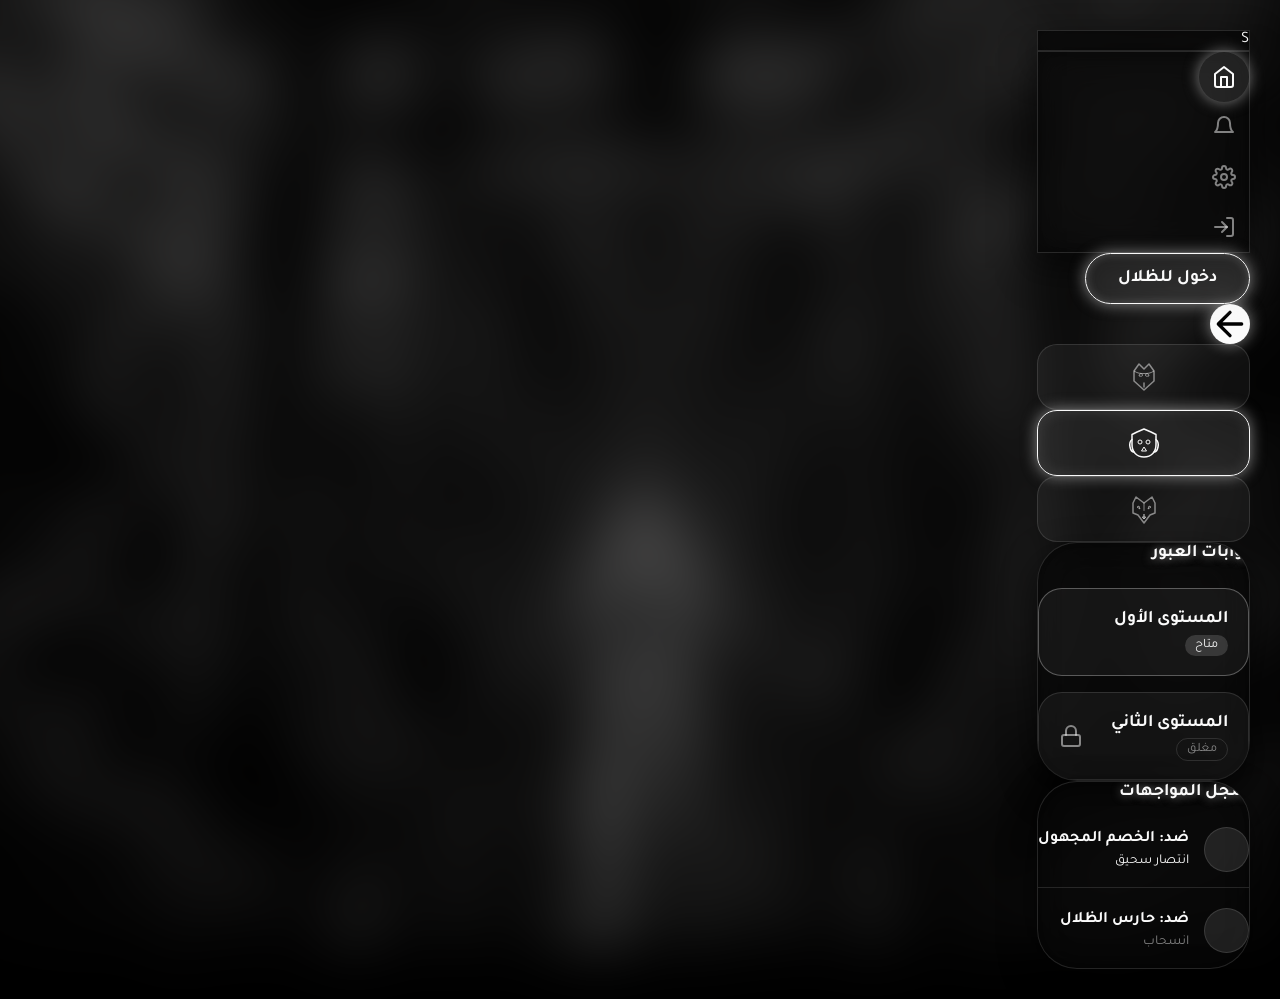
==== commit 2efc2cb8: "Update Rooms.html" ====
--- a/Rooms.html
+++ b/Rooms.html
@@ -12,105 +12,93 @@
     <div class="bg-blur"></div>
 
     <div class="dashboard-wrapper">
-        <main class="bento-layout">
+        <div class="organic-grid">
             
-            <section class="bento-card glass-panel area-left-top">
-                <div class="card-header">
-                    <svg class="header-icon" viewBox="0 0 24 24"><path d="M12 2L2 7l10 5 10-5-10-5zM2 17l10 5 10-5M2 12l10 5 10-5" fill="none" stroke="currentColor" stroke-width="2" stroke-linejoin="round"/></svg>
-                    <h3>بوابات العبور</h3>
-                </div>
-                <div class="levels-container">
-                    <div class="level-item active-level">
-                        <div class="level-info">
-                            <h4>المستوى الأول</h4>
-                            <span class="status-badge">متاح</span>
-                        </div>
-                        <button class="icon-btn"><svg viewBox="0 0 24 24"><path d="M5 12h14M12 5l7 7-7 7" fill="none" stroke="currentColor" stroke-width="2" stroke-linecap="round" stroke-linejoin="round"/></svg></button>
-                    </div>
-                    <div class="level-item locked-level">
-                        <div class="level-info">
-                            <h4>المستوى الثاني</h4>
-                            <span class="status-badge locked">مغلق</span>
-                        </div>
-                        <svg class="lock-icon" viewBox="0 0 24 24"><rect x="3" y="11" width="18" height="11" rx="2" ry="2" fill="none" stroke="currentColor" stroke-width="2"/><path d="M7 11V7a5 5 0 0 1 10 0v4" fill="none" stroke="currentColor" stroke-width="2" stroke-linecap="round"/></svg>
-                    </div>
-                </div>
-            </section>
-
-            <section class="bento-card glass-panel area-left-bottom">
-                <div class="card-header">
-                    <svg class="header-icon" viewBox="0 0 24 24"><path d="M12 8v4l3 3m6-3a9 9 0 11-18 0 9 9 0 0118 0z" fill="none" stroke="currentColor" stroke-width="2" stroke-linecap="round"/></svg>
-                    <h3>سجل المواجهات</h3>
+            <aside class="col-right-sidebar">
+                <div class="avatar-circle glass-panel">
+                    <span id="playerAvatarInitial"></span>
                 </div>
                 
-                <div class="history-list" id="matchHistoryContainer">
-                    <div class="history-item">
-                        <div class="history-avatar"></div>
-                        <div class="history-details">
-                            <h4 class="history-name" id="historyName1"></h4>
-                            <p class="history-result" id="historyResult1"></p>
+                <div class="nav-capsule glass-panel">
+                    <div class="nav-icon active"><svg viewBox="0 0 24 24"><path d="M3 9l9-7 9 7v11a2 2 0 0 1-2 2H5a2 2 0 0 1-2-2z" fill="none" stroke="currentColor" stroke-width="2" stroke-linejoin="round"/><polyline points="9 22 9 12 15 12 15 22" fill="none" stroke="currentColor" stroke-width="2" stroke-linejoin="round"/></svg></div>
+                    <div class="nav-icon"><svg viewBox="0 0 24 24"><path d="M18 8A6 6 0 0 0 6 8c0 7-3 9-3 9h18s-3-2-3-9" fill="none" stroke="currentColor" stroke-width="2" stroke-linecap="round" stroke-linejoin="round"/></svg></div>
+                    <div class="nav-icon"><svg viewBox="0 0 24 24"><circle cx="12" cy="12" r="3" fill="none" stroke="currentColor" stroke-width="2"/><path d="M19.4 15a1.65 1.65 0 0 0 .33 1.82l.06.06a2 2 0 0 1 0 2.83 2 2 0 0 1-2.83 0l-.06-.06a1.65 1.65 0 0 0-1.82-.33 1.65 1.65 0 0 0-1 1.51V21a2 2 0 0 1-2 2 2 2 0 0 1-2-2v-.09A1.65 1.65 0 0 0 9 19.4a1.65 1.65 0 0 0-1.82.33l-.06.06a2 2 0 0 1-2.83 0 2 2 0 0 1 0-2.83l.06-.06a1.65 1.65 0 0 0 .33-1.82 1.65 1.65 0 0 0-1.51-1H3a2 2 0 0 1-2-2 2 2 0 0 1 2-2h.09A1.65 1.65 0 0 0 4.6 9a1.65 1.65 0 0 0-.33-1.82l-.06-.06a2 2 0 0 1 0-2.83 2 2 0 0 1 2.83 0l.06.06a1.65 1.65 0 0 0 1.82.33H9a1.65 1.65 0 0 0 1-1.51V3a2 2 0 0 1 2-2 2 2 0 0 1 2 2v.09a1.65 1.65 0 0 0 1 1.51 1.65 1.65 0 0 0 1.82-.33l.06-.06a2 2 0 0 1 2.83 0 2 2 0 0 1 0 2.83l-.06.06a1.65 1.65 0 0 0-.33 1.82V9a1.65 1.65 0 0 0 1.51 1H21a2 2 0 0 1 2 2 2 2 0 0 1-2 2h-.09a1.65 1.65 0 0 0-1.51 1z" fill="none" stroke="currentColor" stroke-width="2" stroke-linecap="round" stroke-linejoin="round"/></svg></div>
+                    <div class="nav-icon"><svg viewBox="0 0 24 24"><path d="M15 3h4a2 2 0 0 1 2 2v14a2 2 0 0 1-2 2h-4" fill="none" stroke="currentColor" stroke-width="2" stroke-linecap="round" stroke-linejoin="round"/><polyline points="10 17 15 12 10 7" fill="none" stroke="currentColor" stroke-width="2" stroke-linecap="round" stroke-linejoin="round"/><line x1="15" y1="12" x2="3" y2="12" stroke="currentColor" stroke-width="2" stroke-linecap="round" stroke-linejoin="round"/></svg></div>
+                </div>
+            </aside>
+
+            <main class="col-center-main">
+                <div class="entity-showcase">
+                    
+                    <button class="snow-glow-btn">دخول للظلال</button>
+
+                    <div class="protrusion-wrapper organic-glass">
+                        <button class="icon-btn protruding-arrow"><svg viewBox="0 0 24 24"><path d="M5 12h14M5 12l7-7M5 12l7 7" fill="none" stroke="currentColor" stroke-width="2" stroke-linecap="round" stroke-linejoin="round"/></svg></button>
+                    </div>
+
+                    <div class="arsenal-box organic-glass">
+                        <div class="mask-btn glass-btn" data-mask="fox">
+                            <svg viewBox="0 0 64 64" class="mask-svg"><path d="M32 58L12 40V20l10-14 10 10 10-10 10 14v20L32 58z" fill="none" stroke="currentColor" stroke-width="3" stroke-linejoin="round"/><path d="M22 30c0-4 4-6 6-4s2 6-6 4zM42 30c0-4-4-6-6-4s-2 6 6 4z" fill="none" stroke="currentColor" stroke-width="2"/><path d="M32 44v8" stroke="currentColor" stroke-width="3" stroke-linecap="round"/><path d="M12 20c8 5 12 5 20 5s12 0 20-5" fill="none" stroke="currentColor" stroke-width="2"/></svg>
+                        </div>
+                        <div class="mask-btn glass-btn active-mask" data-mask="lion">
+                            <svg viewBox="0 0 64 64" class="mask-svg"><path d="M32 60c-15 0-24-10-24-25V15l10-5 14-6 14 6 10 5v20C56 50 47 60 32 60z" fill="none" stroke="currentColor" stroke-width="3" stroke-linejoin="round"/><circle cx="24" cy="30" r="4" fill="none" stroke="currentColor" stroke-width="2"/><circle cx="40" cy="30" r="4" fill="none" stroke="currentColor" stroke-width="2"/><path d="M32 40l-5 8h10z" fill="none" stroke="currentColor" stroke-width="2" stroke-linejoin="round"/><path d="M8 25c0 0-6 5-4 15s8 10 8 10M56 25c0 0 6 5 4 15s-8 10-8 10" fill="none" stroke="currentColor" stroke-width="3" stroke-linecap="round"/></svg>
+                        </div>
+                        <div class="mask-btn glass-btn" data-mask="wolf">
+                            <svg viewBox="0 0 64 64" class="mask-svg"><path d="M32 60l-12-16-10-4V20l6-12 16 12 16-12 6 12v20l-10 4L32 60z" fill="none" stroke="currentColor" stroke-width="3" stroke-linejoin="round"/><path d="M18 28l6 4-2-6zM46 28l-6 4 2-6z" fill="none" stroke="currentColor" stroke-width="2" stroke-linejoin="round"/><path d="M32 42v10l-4-4h8l-4 4z" fill="none" stroke="currentColor" stroke-width="2" stroke-linejoin="round"/><path d="M32 20v15" stroke="currentColor" stroke-width="2" stroke-linecap="round"/></svg>
                         </div>
                     </div>
-                    <div class="history-item">
-                        <div class="history-avatar"></div>
-                        <div class="history-details">
-                            <h4 class="history-name" id="historyName2"></h4>
-                            <p class="history-result" id="historyResult2"></p>
+
+                </div>
+            </main>
+
+            <aside class="col-left-stacked">
+                
+                <div class="bento-card glass-panel gates-card">
+                    <div class="card-header">
+                        <h3>بوابات العبور</h3>
+                    </div>
+                    <div class="levels-container">
+                        <div class="level-item active-level">
+                            <div class="level-info">
+                                <h4>المستوى الأول</h4>
+                                <span class="status-badge">متاح</span>
+                            </div>
+                        </div>
+                        <div class="level-item locked-level">
+                            <div class="level-info">
+                                <h4>المستوى الثاني</h4>
+                                <span class="status-badge locked">مغلق</span>
+                            </div>
+                            <svg class="lock-icon" viewBox="0 0 24 24"><rect x="3" y="11" width="18" height="11" rx="2" ry="2" fill="none" stroke="currentColor" stroke-width="2"/><path d="M7 11V7a5 5 0 0 1 10 0v4" fill="none" stroke="currentColor" stroke-width="2" stroke-linecap="round"/></svg>
                         </div>
                     </div>
                 </div>
-            </section>
 
-            <section class="bento-card area-center-main entity-showcase">
-                <div class="entity-overlay">
-                    <div class="entity-content">
-                        <h2>ظلال الانعكاس</h2>
-                        <p>تجاوز حدود المادة، واستعد للانغماس في عالم تتقاطع فيه الأرواح مع الأقنعة.</p>
-                        <button class="snow-glow-btn">دخول للظلال</button>
+                <div class="bento-card glass-panel history-card">
+                    <div class="card-header">
+                        <h3>سجل المواجهات</h3>
+                    </div>
+                    <div class="history-list" id="matchHistoryContainer">
+                        <div class="history-item">
+                            <div class="history-avatar"></div>
+                            <div class="history-details">
+                                <h4 class="history-name" id="historyName1"></h4>
+                                <p class="history-result" id="historyResult1"></p>
+                            </div>
+                        </div>
+                        <div class="history-item">
+                            <div class="history-avatar"></div>
+                            <div class="history-details">
+                                <h4 class="history-name" id="historyName2"></h4>
+                                <p class="history-result" id="historyResult2"></p>
+                            </div>
+                        </div>
                     </div>
                 </div>
-            </section>
 
-            <section class="bento-card glass-panel area-center-bottom">
-                <div class="card-header">
-                    <h3>ترسانة الأقنعة</h3>
-                </div>
-                <div class="arsenal-container">
-                    <div class="mask-btn glass-btn" data-mask="fox">
-                        <svg viewBox="0 0 64 64" class="mask-svg"><path d="M32 58L12 40V20l10-14 10 10 10-10 10 14v20L32 58z" fill="none" stroke="currentColor" stroke-width="3" stroke-linejoin="round"/><path d="M22 30c0-4 4-6 6-4s2 6-6 4zM42 30c0-4-4-6-6-4s-2 6 6 4z" fill="none" stroke="currentColor" stroke-width="2"/><path d="M32 44v8" stroke="currentColor" stroke-width="3" stroke-linecap="round"/><path d="M12 20c8 5 12 5 20 5s12 0 20-5" fill="none" stroke="currentColor" stroke-width="2"/></svg>
-                        <span>الثعلب</span>
-                    </div>
-                    <div class="mask-btn glass-btn active-mask" data-mask="lion">
-                        <svg viewBox="0 0 64 64" class="mask-svg"><path d="M32 60c-15 0-24-10-24-25V15l10-5 14-6 14 6 10 5v20C56 50 47 60 32 60z" fill="none" stroke="currentColor" stroke-width="3" stroke-linejoin="round"/><circle cx="24" cy="30" r="4" fill="none" stroke="currentColor" stroke-width="2"/><circle cx="40" cy="30" r="4" fill="none" stroke="currentColor" stroke-width="2"/><path d="M32 40l-5 8h10z" fill="none" stroke="currentColor" stroke-width="2" stroke-linejoin="round"/><path d="M8 25c0 0-6 5-4 15s8 10 8 10M56 25c0 0 6 5 4 15s-8 10-8 10" fill="none" stroke="currentColor" stroke-width="3" stroke-linecap="round"/></svg>
-                        <span>الأسد</span>
-                    </div>
-                    <div class="mask-btn glass-btn" data-mask="wolf">
-                        <svg viewBox="0 0 64 64" class="mask-svg"><path d="M32 60l-12-16-10-4V20l6-12 16 12 16-12 6 12v20l-10 4L32 60z" fill="none" stroke="currentColor" stroke-width="3" stroke-linejoin="round"/><path d="M18 28l6 4-2-6zM46 28l-6 4 2-6z" fill="none" stroke="currentColor" stroke-width="2" stroke-linejoin="round"/><path d="M32 42v10l-4-4h8l-4 4z" fill="none" stroke="currentColor" stroke-width="2" stroke-linejoin="round"/><path d="M32 20v15" stroke="currentColor" stroke-width="2" stroke-linecap="round"/></svg>
-                        <span>الذئب</span>
-                    </div>
-                </div>
-            </section>
-
-            <aside class="sidebar-nav glass-panel area-sidebar">
-                <div class="nav-top">
-                    <div class="nav-icon active">
-                        <svg viewBox="0 0 24 24"><path d="M3 9l9-7 9 7v11a2 2 0 0 1-2 2H5a2 2 0 0 1-2-2z" fill="none" stroke="currentColor" stroke-width="2" stroke-linejoin="round"/><polyline points="9 22 9 12 15 12 15 22" fill="none" stroke="currentColor" stroke-width="2" stroke-linejoin="round"/></svg>
-                    </div>
-                    <div class="nav-icon">
-                        <svg viewBox="0 0 24 24"><path d="M18 8A6 6 0 0 0 6 8c0 7-3 9-3 9h18s-3-2-3-9" fill="none" stroke="currentColor" stroke-width="2" stroke-linecap="round" stroke-linejoin="round"/><path d="M13.73 21a2 2 0 0 1-3.46 0" fill="none" stroke="currentColor" stroke-width="2" stroke-linecap="round" stroke-linejoin="round"/></svg>
-                    </div>
-                    <div class="nav-icon">
-                        <svg viewBox="0 0 24 24"><circle cx="12" cy="12" r="3" fill="none" stroke="currentColor" stroke-width="2"/><path d="M19.4 15a1.65 1.65 0 0 0 .33 1.82l.06.06a2 2 0 0 1 0 2.83 2 2 0 0 1-2.83 0l-.06-.06a1.65 1.65 0 0 0-1.82-.33 1.65 1.65 0 0 0-1 1.51V21a2 2 0 0 1-2 2 2 2 0 0 1-2-2v-.09A1.65 1.65 0 0 0 9 19.4a1.65 1.65 0 0 0-1.82.33l-.06.06a2 2 0 0 1-2.83 0 2 2 0 0 1 0-2.83l.06-.06a1.65 1.65 0 0 0 .33-1.82 1.65 1.65 0 0 0-1.51-1H3a2 2 0 0 1-2-2 2 2 0 0 1 2-2h.09A1.65 1.65 0 0 0 4.6 9a1.65 1.65 0 0 0-.33-1.82l-.06-.06a2 2 0 0 1 0-2.83 2 2 0 0 1 2.83 0l.06.06a1.65 1.65 0 0 0 1.82.33H9a1.65 1.65 0 0 0 1-1.51V3a2 2 0 0 1 2-2 2 2 0 0 1 2 2v.09a1.65 1.65 0 0 0 1 1.51 1.65 1.65 0 0 0 1.82-.33l.06-.06a2 2 0 0 1 2.83 0 2 2 0 0 1 0 2.83l-.06.06a1.65 1.65 0 0 0-.33 1.82V9a1.65 1.65 0 0 0 1.51 1H21a2 2 0 0 1 2 2 2 2 0 0 1-2 2h-.09a1.65 1.65 0 0 0-1.51 1z" fill="none" stroke="currentColor" stroke-width="2" stroke-linecap="round" stroke-linejoin="round"/></svg>
-                    </div>
-                </div>
-                <div class="nav-bottom">
-                    <div class="player-avatar">
-                        <span id="playerAvatarInitial"></span>
-                    </div>
-                </div>
             </aside>
 
-        </main>
+        </div>
     </div>
 
     <script src="Rooms.js"></script>
--- a/Rooms.css
+++ b/Rooms.css
@@ -1,17 +1,15 @@
-/* ================= المتغيرات الأساسية (الهوية الثلجية) ================= */
+/* ================= المتغيرات الأساسية (الهوية الثلجية والزجاجية) ================= */
 :root {
     --snow-white: #FAFAFA;
-    --snow-glow: rgba(250, 250, 250, 0.6);
-    
-    --glass-bg: rgba(10, 10, 10, 0.75);
-    --glass-border: rgba(250, 250, 250, 0.15);
-    
-    --text-primary: #FAFAFA;
-    --text-secondary: rgba(250, 250, 250, 0.5);
-    
+    --snow-glow: rgba(250, 250, 250, 0.5);
+    --glass-bg: rgba(10, 10, 10, 0.65);
+    --glass-border: rgba(250, 250, 250, 0.12);
+    --glass-highlight: rgba(250, 250, 250, 0.05);
+    --text-pure: #FAFAFA;
+    --text-muted: rgba(250, 250, 250, 0.5);
+    --radius-huge: 40px;
+    --radius-medium: 24px;
     --font-main: 'Tajawal', sans-serif;
-    --radius-large: 32px;
-    --radius-medium: 24px;
 }
 
 * {
@@ -22,345 +20,388 @@
 
 body {
     font-family: var(--font-main);
-    background-color: #000000;
-    /* تأكد من وضع صورة الخلفية الأحادية الصحيحة هنا */
-    background-image: url('BackGround(4).png'); 
+    background-color: #000;
+    color: var(--text-pure);
+    min-height: 100vh;
+    overflow-x: hidden;
+}
+
+/* ================= الخلفية المضببة ================= */
+.bg-blur {
+    position: fixed;
+    top: -50px; left: -50px; right: -50px; bottom: -50px;
+    background-image: url('BackGround(4).png');
     background-size: cover;
     background-position: center;
-    background-attachment: fixed;
-    color: var(--text-primary);
-    min-height: 100vh;
-    overflow-x: hidden;
-}
-
-/* ================= التخطيط والمحاذاة ================= */
-.app-layout {
-    display: grid;
-    grid-template-columns: 280px 1fr 90px;
-    grid-template-rows: auto 1fr;
-    grid-template-areas: 
-        ". header ."
-        "friends main nav";
-    gap: 24px;
-    padding: 24px;
+    filter: blur(30px) brightness(0.4);
+    z-index: -1;
+}
+
+/* ================= تخطيط Bento Grid ================= */
+.dashboard-wrapper {
+    padding: 30px;
     max-width: 1600px;
     margin: 0 auto;
     min-height: 100vh;
-    align-items: stretch; 
-}
-
-.top-header {
-    grid-area: header;
-    display: flex;
-    align-items: center;
-    padding-bottom: 10px;
-}
-
-.top-header h1 {
-    font-size: 2rem;
+    display: flex;
+    align-items: center;
+}
+
+.bento-layout {
+    width: 100%;
+    display: grid;
+    /* 3 أعمدة: عمود أيسر (البطاقات)، عمود أوسط يتمدد (الكيان)، عمود أيمن (شريط جانبي نحيف) */
+    grid-template-columns: 320px 1fr 80px;
+    grid-template-rows: 2fr 1fr;
+    grid-template-areas: 
+        "area-left-top area-center-main area-sidebar"
+        "area-left-bottom area-center-bottom area-sidebar";
+    gap: 24px;
+    height: 85vh;
+    min-height: 700px;
+}
+
+.bento-card {
+    border-radius: var(--radius-huge);
+    overflow: hidden;
+    position: relative;
+}
+
+/* التأثير الزجاجي للبطاقات */
+.glass-panel {
+    background: var(--glass-bg);
+    backdrop-filter: blur(20px);
+    -webkit-backdrop-filter: blur(20px);
+    border: 1px solid var(--glass-border);
+    box-shadow: 0 15px 35px rgba(0, 0, 0, 0.6), inset 0 0 20px rgba(0,0,0,0.5);
+}
+
+.card-header {
+    display: flex;
+    align-items: center;
+    gap: 12px;
+    margin-bottom: 24px;
+}
+
+.header-icon {
+    width: 20px;
+    height: 20px;
+    color: var(--snow-white);
+}
+
+.card-header h3 {
+    font-size: 1.1rem;
     font-weight: 700;
-    letter-spacing: 1px;
-    text-shadow: 0 4px 10px rgba(0,0,0,0.8);
-}
-
-/* ================= التأثير الزجاجي الموحد ================= */
-.glass-card {
-    background: var(--glass-bg);
-    backdrop-filter: blur(12px);
-    -webkit-backdrop-filter: blur(12px);
-    border: 1px solid var(--glass-border);
-    border-radius: var(--radius-large);
-    box-shadow: 0 16px 40px rgba(0, 0, 0, 0.8);
-    transition: transform 0.3s ease, box-shadow 0.3s ease, border-color 0.3s ease;
-}
-
-/* التوهج الثلجي عند التمرير */
-.glass-card:hover {
-    transform: translateY(-4px);
-    box-shadow: 0 20px 40px rgba(0, 0, 0, 0.9), 0 0 20px var(--snow-glow);
-    border-color: var(--snow-white); 
-}
-
-/* ================= الشريط الجانبي ================= */
-.sidebar-nav {
-    grid-area: nav;
-    display: flex;
-    flex-direction: column;
-    align-items: center;
-    justify-content: flex-start;
-    padding-top: 40px;
-    gap: 32px;
-}
-
-.nav-item {
-    display: flex;
-    justify-content: center;
-    align-items: center;
-    width: 56px;
-    height: 56px;
+    color: var(--snow-white);
+    text-shadow: 0 0 10px var(--snow-glow);
+}
+
+/* ================= المربع العلوي: بوابات المستويات ================= */
+.area-left-top {
+    grid-area: area-left-top;
+    padding: 30px;
+    display: flex;
+    flex-direction: column;
+}
+
+.levels-container {
+    display: flex;
+    flex-direction: column;
+    gap: 16px;
+    flex-grow: 1;
+}
+
+.level-item {
+    background: var(--glass-highlight);
+    border: 1px solid var(--glass-border);
+    border-radius: var(--radius-medium);
+    padding: 20px;
+    display: flex;
+    justify-content: space-between;
+    align-items: center;
+    transition: all 0.3s ease;
+}
+
+.active-level {
+    background: rgba(250, 250, 250, 0.05);
+    border-color: rgba(250, 250, 250, 0.3);
+}
+
+.active-level:hover {
+    box-shadow: 0 0 20px var(--snow-glow);
+    transform: translateY(-2px);
+}
+
+.level-info h4 {
+    font-size: 1.1rem;
+    margin-bottom: 6px;
+}
+
+.status-badge {
+    font-size: 0.8rem;
+    color: var(--snow-white);
+    background: rgba(250, 250, 250, 0.15);
+    padding: 4px 10px;
+    border-radius: 12px;
+}
+
+.status-badge.locked {
+    background: transparent;
+    border: 1px solid var(--glass-border);
+    color: var(--text-muted);
+}
+
+.icon-btn {
+    width: 40px; height: 40px;
     border-radius: 50%;
+    background: var(--snow-white);
+    color: #000;
+    border: none;
+    display: flex; justify-content: center; align-items: center;
     cursor: pointer;
-    color: var(--text-secondary);
-    transition: all 0.3s;
-}
-
-.nav-item svg {
-    width: 28px;
-    height: 28px;
-    fill: none;
-    stroke: currentColor;
-    stroke-width: 2;
-    stroke-linecap: round;
-}
-
-/* الأيقونة النشطة باللون الأبيض الساطع */
-.nav-item.active, .nav-item:hover {
-    color: var(--text-primary);
-    background: rgba(250, 250, 250, 0.15);
-    border: 1px solid var(--snow-white);
     box-shadow: 0 0 15px var(--snow-glow);
 }
 
-/* ================= منطقة اللعب ================= */
-.main-content {
-    grid-area: main;
-    display: flex;
-    flex-direction: column;
-    gap: 24px;
-}
-
-.levels-grid {
-    display: grid;
-    grid-template-columns: 1fr 1fr;
-    gap: 24px;
-}
-
-.level-primary {
-    grid-column: span 2;
-    min-height: 280px;
-    display: flex;
-    flex-direction: column;
-    justify-content: flex-end;
-    padding: 40px;
-    position: relative;
-    overflow: hidden;
-}
-
-.level-primary::before {
-    content: '';
+.lock-icon {
+    width: 24px; height: 24px;
+    color: var(--text-muted);
+}
+
+/* ================= المربع السفلي: سجل المواجهات ================= */
+.area-left-bottom {
+    grid-area: area-left-bottom;
+    padding: 30px;
+}
+
+.history-list {
+    display: flex;
+    flex-direction: column;
+    gap: 20px;
+}
+
+.history-item {
+    display: flex;
+    align-items: center;
+    gap: 15px;
+    padding-bottom: 15px;
+    border-bottom: 1px solid var(--glass-border);
+}
+
+.history-item:last-child {
+    border-bottom: none;
+}
+
+.history-avatar {
+    width: 45px; height: 45px;
+    border-radius: 50%;
+    background: rgba(250, 250, 250, 0.1);
+    border: 1px solid var(--glass-border);
+}
+
+.history-name {
+    font-size: 1rem;
+    margin-bottom: 4px;
+}
+
+.history-result {
+    font-size: 0.85rem;
+    color: var(--text-muted);
+}
+
+/* ================= المربع المركزي: الكيان ================= */
+.area-center-main {
+    grid-area: area-center-main;
+    background-image: url('MainTheme.png');
+    background-size: cover;
+    background-position: center top;
+    border: 1px solid var(--glass-border);
+    box-shadow: inset 0 -150px 100px -50px #000; /* تدرج أسود داخلي للنص */
+}
+
+.entity-overlay {
     position: absolute;
-    top: 0; left: 0; width: 100%; height: 100%;
-    background: radial-gradient(circle at top right, rgba(250, 250, 250, 0.1) 0%, transparent 60%);
-    pointer-events: none;
-}
-
-.level-primary h2 {
+    bottom: 0; left: 0; width: 100%;
+    padding: 50px 40px;
+    background: linear-gradient(to top, rgba(0,0,0,0.9) 0%, transparent 100%);
+    display: flex;
+    align-items: flex-end;
+}
+
+.entity-content {
+    max-width: 600px;
+}
+
+.entity-content h2 {
     font-size: 2.5rem;
     font-weight: 800;
-    margin-bottom: 10px;
-    position: relative;
-    z-index: 2;
-    text-shadow: 0 4px 15px rgba(0,0,0,0.8);
-}
-
-.level-badge {
-    align-self: flex-start;
+    margin-bottom: 12px;
+    text-shadow: 0 2px 10px #000;
+}
+
+.entity-content p {
+    font-size: 1rem;
+    color: var(--text-muted);
+    line-height: 1.6;
+    margin-bottom: 24px;
+}
+
+.snow-glow-btn {
     background: rgba(250, 250, 250, 0.1);
-    padding: 8px 16px;
+    backdrop-filter: blur(10px);
+    border: 1px solid var(--snow-white);
+    color: var(--snow-white);
+    padding: 14px 32px;
+    border-radius: 30px;
+    font-family: inherit;
+    font-size: 1.1rem;
+    font-weight: 700;
+    cursor: pointer;
+    box-shadow: 0 0 15px var(--snow-glow), inset 0 0 10px rgba(250,250,250,0.2);
+    transition: all 0.3s ease;
+}
+
+.snow-glow-btn:hover {
+    background: var(--snow-white);
+    color: #000;
+    box-shadow: 0 0 30px var(--snow-glow);
+}
+
+/* ================= المربع السفلي الأوسط: ترسانة الأقنعة ================= */
+.area-center-bottom {
+    grid-area: area-center-bottom;
+    padding: 24px 40px;
+    display: flex;
+    flex-direction: column;
+    justify-content: center;
+}
+
+.arsenal-container {
+    display: flex;
+    gap: 16px;
+    margin-top: 10px;
+}
+
+.glass-btn {
+    flex: 1;
+    background: var(--glass-highlight);
+    border: 1px solid var(--glass-border);
     border-radius: 20px;
-    font-size: 0.9rem;
+    padding: 16px;
+    display: flex;
+    align-items: center;
+    justify-content: center;
+    gap: 12px;
+    cursor: pointer;
+    transition: all 0.3s ease;
+}
+
+.mask-svg {
+    width: 32px; height: 32px;
+    color: var(--text-muted);
+    transition: color 0.3s ease;
+}
+
+.glass-btn span {
     font-weight: 700;
-    margin-bottom: auto;
-    border: 1px solid var(--glass-border);
-}
-
-.level-secondary {
-    aspect-ratio: 1 / 1;
-    display: flex;
-    flex-direction: column;
-    justify-content: center;
-    align-items: center;
-    text-align: center;
-    padding: 24px;
-}
-
-.level-secondary h3 {
-    font-size: 1.8rem;
-    font-weight: 700;
-    margin-bottom: 12px;
-}
-
-.coming-soon {
-    background: rgba(0, 0, 0, 0.85); 
-}
-
-.coming-soon h3 {
-    color: var(--text-secondary);
-}
-
-/* آخر لعبة */
-.last-game-card {
-    display: flex;
+    color: var(--text-muted);
+    transition: color 0.3s ease;
+}
+
+.glass-btn:hover, .active-mask {
+    background: rgba(250, 250, 250, 0.1);
+    border-color: var(--snow-white);
+    box-shadow: inset 0 0 15px rgba(250,250,250,0.1), 0 0 15px var(--snow-glow);
+}
+
+.glass-btn:hover .mask-svg, .active-mask .mask-svg,
+.glass-btn:hover span, .active-mask span {
+    color: var(--snow-white);
+}
+
+/* ================= الشريط الجانبي ================= */
+.area-sidebar {
+    grid-area: area-sidebar;
+    display: flex;
+    flex-direction: column;
     justify-content: space-between;
     align-items: center;
-    padding: 30px 40px;
-    border-radius: var(--radius-medium);
-}
-
-.last-game-info h3 {
-    font-size: 1.4rem;
-    margin-bottom: 8px;
-}
-
-.last-game-info p {
-    color: var(--text-secondary);
-    font-size: 1.1rem;
-}
-
-.game-status {
-    background: rgba(250, 250, 250, 0.15);
-    padding: 12px 24px;
-    border-radius: 16px;
-    font-weight: 700;
-    border: 1px solid var(--snow-white);
-    box-shadow: 0 0 10px var(--snow-glow);
-}
-
-/* ================= القائمة اليمنى (الأصدقاء) ================= */
-.friends-sidebar {
-    grid-area: friends;
-    padding: 32px 20px;
-    display: flex;
-    flex-direction: column;
-    gap: 24px;
-}
-
-.friends-header {
-    display: flex;
-    justify-content: space-between;
-    align-items: center;
-    padding-bottom: 16px;
-    border-bottom: 1px solid var(--glass-border);
-}
-
-.friends-header h3 {
+    padding: 40px 0;
+}
+
+.nav-top {
+    display: flex;
+    flex-direction: column;
+    gap: 30px;
+}
+
+.nav-icon {
+    width: 50px; height: 50px;
+    border-radius: 50%;
+    display: flex; justify-content: center; align-items: center;
+    cursor: pointer;
+    color: var(--text-muted);
+    transition: all 0.3s ease;
+}
+
+.nav-icon svg {
+    width: 24px; height: 24px;
+}
+
+.nav-icon.active, .nav-icon:hover {
+    color: var(--snow-white);
+    background: rgba(250, 250, 250, 0.1);
+    box-shadow: 0 0 15px var(--snow-glow);
+}
+
+.player-avatar {
+    width: 50px; height: 50px;
+    border-radius: 50%;
+    background: var(--snow-white);
+    color: #000;
+    display: flex; justify-content: center; align-items: center;
+    font-weight: 900;
     font-size: 1.2rem;
-    font-weight: 700;
-}
-
-.friends-list {
-    display: flex;
-    flex-direction: column;
-    gap: 16px;
-    overflow-y: auto;
-}
-
-.friend-item {
-    display: flex;
-    align-items: center;
-    gap: 16px;
-    padding: 12px;
-    border-radius: 16px;
-    transition: background 0.2s;
+    box-shadow: 0 0 20px var(--snow-glow);
     cursor: pointer;
 }
 
-.friend-item:hover {
-    background: rgba(250, 250, 250, 0.08);
-}
-
-.friend-avatar {
-    width: 48px;
-    height: 48px;
-    border-radius: 50%;
-    background: rgba(250, 250, 250, 0.15);
-    position: relative;
-    border: 1px solid var(--glass-border);
-}
-
-/* نقطة الاتصال باللون الأبيض الثلجي */
-.online-dot {
-    position: absolute;
-    bottom: 2px;
-    right: 2px;
-    width: 12px;
-    height: 12px;
-    background-color: var(--snow-white);
-    border: 2px solid #000;
-    border-radius: 50%;
-    box-shadow: 0 0 8px var(--snow-glow);
-}
-
-.friend-info h4 {
-    font-size: 1rem;
-    font-weight: 700;
-}
-
-.friend-info p {
-    font-size: 0.8rem;
-    color: var(--text-secondary);
-    margin-top: 4px;
-}
-
-/* ================= التجاوب (Mobile & Tablet) ================= */
-@media (max-width: 1024px) {
-    .app-layout {
+/* ================= التجاوب (Responsive) ================= */
+@media (max-width: 1200px) {
+    .bento-layout {
+        grid-template-columns: 280px 1fr 70px;
+    }
+    .entity-content h2 { font-size: 2rem; }
+}
+
+@media (max-width: 992px) {
+    .dashboard-wrapper { padding: 16px; padding-bottom: 100px; }
+    .bento-layout {
         grid-template-columns: 1fr;
+        grid-template-rows: auto auto auto auto;
         grid-template-areas: 
-            "header"
-            "main"
-            "friends";
-        padding-bottom: 100px;
+            "area-center-main"
+            "area-left-top"
+            "area-center-bottom"
+            "area-left-bottom";
+        height: auto;
     }
-
-    .top-header { justify-content: center; text-align: center; }
-
-    .sidebar-nav {
+    .area-center-main { min-height: 400px; }
+    
+    /* تحويل الشريط الجانبي إلى سفلي */
+    .area-sidebar {
         position: fixed;
-        bottom: 0;
-        left: 0;
-        width: 100%;
-        height: 85px;
+        bottom: 0; left: 0; width: 100%;
         flex-direction: row;
-        justify-content: space-around;
-        padding: 0 20px;
-        border-radius: 32px 32px 0 0;
-        background: rgba(5, 5, 5, 0.95); 
-        border-top: 1px solid var(--glass-border);
-        box-shadow: 0 -10px 40px rgba(0,0,0,0.9);
+        padding: 15px 30px;
+        border-radius: 30px 30px 0 0;
+        z-index: 1000;
+        border-bottom: none;
     }
-}
-
-@media (max-width: 768px) {
-    .app-layout {
-        gap: 16px;
-        padding: 16px;
-        padding-bottom: 85px; 
-    }
-
-    .main-content { gap: 16px; }
-    .levels-grid { gap: 16px; grid-template-columns: 1fr 1fr; }
-    .top-header h1 { font-size: 1.5rem; }
-
-    .level-primary { min-height: 180px; padding: 24px; }
-    .level-primary h2 { font-size: 1.8rem; }
-    .level-badge { font-size: 0.8rem; padding: 6px 12px; }
-
-    .level-secondary { padding: 16px; aspect-ratio: auto; min-height: 130px; }
-    .level-secondary h3 { font-size: 1.3rem; margin-bottom: 8px; }
-    .level-secondary svg { width: 32px !important; }
-
-    .last-game-card { padding: 20px; flex-direction: column; align-items: flex-start; gap: 12px; }
-    .last-game-info h3 { font-size: 1.2rem; }
-    .last-game-info p { font-size: 0.95rem; }
-    .game-status { padding: 8px 16px; font-size: 0.9rem; align-self: flex-start; }
-
-    .friends-sidebar { padding: 20px 16px; gap: 16px; }
-    .friends-header h3 { font-size: 1.1rem; }
-    .friend-avatar { width: 40px; height: 40px; }
-    .friend-info h4 { font-size: 0.95rem; }
-
-    .sidebar-nav { height: 65px; border-radius: 24px 24px 0 0; padding: 0 10px; }
-    .nav-item { width: 45px; height: 45px; }
-    .nav-item svg { width: 24px; height: 24px; }
-}
+    .nav-top { flex-direction: row; width: 100%; justify-content: space-around; }
+    .nav-bottom { display: none; } /* إخفاء الأفتار في الموبايل أو نقله لمكان آخر */
+}
+
+@media (max-width: 600px) {
+    .arsenal-container { flex-direction: column; }
+    .entity-content h2 { font-size: 1.6rem; }
+}
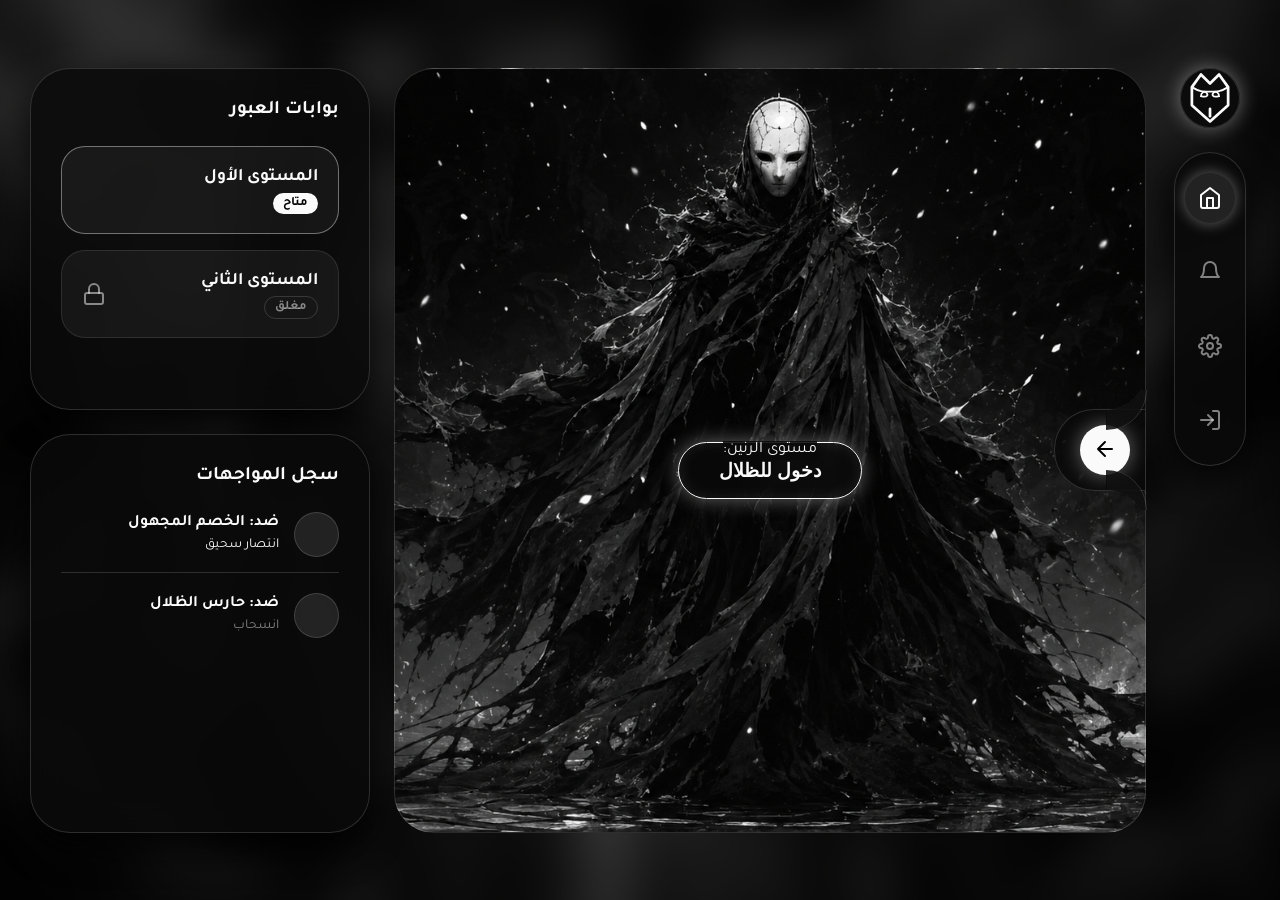
==== commit 1ce1e6c9: "Update Rooms.html" ====
--- a/Rooms.html
+++ b/Rooms.html
@@ -15,8 +15,13 @@
         <div class="organic-grid">
             
             <aside class="col-right-sidebar">
-                <div class="avatar-circle glass-panel">
-                    <span id="playerAvatarInitial"></span>
+                <div class="avatar-circle glass-panel" id="playerAvatarContainer">
+                    <svg viewBox="0 0 64 64" class="avatar-svg" id="currentAvatarMask">
+                        <path d="M32 58L12 40V20l10-14 10 10 10-10 10 14v20L32 58z" fill="none" stroke="currentColor" stroke-width="3" stroke-linejoin="round"/>
+                        <path d="M22 30c0-4 4-6 6-4s2 6-6 4zM42 30c0-4-4-6-6-4s-2 6 6 4z" fill="none" stroke="currentColor" stroke-width="2"/>
+                        <path d="M32 44v8" stroke="currentColor" stroke-width="3" stroke-linecap="round"/>
+                        <path d="M12 20c8 5 12 5 20 5s12 0 20-5" fill="none" stroke="currentColor" stroke-width="2"/>
+                    </svg>
                 </div>
                 
                 <div class="nav-capsule glass-panel">
@@ -36,15 +41,13 @@
                         <button class="icon-btn protruding-arrow"><svg viewBox="0 0 24 24"><path d="M5 12h14M5 12l7-7M5 12l7 7" fill="none" stroke="currentColor" stroke-width="2" stroke-linecap="round" stroke-linejoin="round"/></svg></button>
                     </div>
 
-                    <div class="arsenal-box organic-glass">
-                        <div class="mask-btn glass-btn" data-mask="fox">
-                            <svg viewBox="0 0 64 64" class="mask-svg"><path d="M32 58L12 40V20l10-14 10 10 10-10 10 14v20L32 58z" fill="none" stroke="currentColor" stroke-width="3" stroke-linejoin="round"/><path d="M22 30c0-4 4-6 6-4s2 6-6 4zM42 30c0-4-4-6-6-4s-2 6 6 4z" fill="none" stroke="currentColor" stroke-width="2"/><path d="M32 44v8" stroke="currentColor" stroke-width="3" stroke-linecap="round"/><path d="M12 20c8 5 12 5 20 5s12 0 20-5" fill="none" stroke="currentColor" stroke-width="2"/></svg>
+                    <div class="stats-box organic-glass">
+                        <div class="stats-header">
+                            <span class="stats-title">مستوى الرنين: <strong id="resonanceLevelText"></strong></span>
+                            <span class="stats-fragments" id="soulFragmentsText"></span>
                         </div>
-                        <div class="mask-btn glass-btn active-mask" data-mask="lion">
-                            <svg viewBox="0 0 64 64" class="mask-svg"><path d="M32 60c-15 0-24-10-24-25V15l10-5 14-6 14 6 10 5v20C56 50 47 60 32 60z" fill="none" stroke="currentColor" stroke-width="3" stroke-linejoin="round"/><circle cx="24" cy="30" r="4" fill="none" stroke="currentColor" stroke-width="2"/><circle cx="40" cy="30" r="4" fill="none" stroke="currentColor" stroke-width="2"/><path d="M32 40l-5 8h10z" fill="none" stroke="currentColor" stroke-width="2" stroke-linejoin="round"/><path d="M8 25c0 0-6 5-4 15s8 10 8 10M56 25c0 0 6 5 4 15s-8 10-8 10" fill="none" stroke="currentColor" stroke-width="3" stroke-linecap="round"/></svg>
-                        </div>
-                        <div class="mask-btn glass-btn" data-mask="wolf">
-                            <svg viewBox="0 0 64 64" class="mask-svg"><path d="M32 60l-12-16-10-4V20l6-12 16 12 16-12 6 12v20l-10 4L32 60z" fill="none" stroke="currentColor" stroke-width="3" stroke-linejoin="round"/><path d="M18 28l6 4-2-6zM46 28l-6 4 2-6z" fill="none" stroke="currentColor" stroke-width="2" stroke-linejoin="round"/><path d="M32 42v10l-4-4h8l-4 4z" fill="none" stroke="currentColor" stroke-width="2" stroke-linejoin="round"/><path d="M32 20v15" stroke="currentColor" stroke-width="2" stroke-linecap="round"/></svg>
+                        <div class="progress-track">
+                            <div class="progress-fill" id="resonanceProgressFill"></div>
                         </div>
                     </div>
 
--- a/Rooms.css
+++ b/Rooms.css
@@ -1,22 +1,16 @@
-/* ================= المتغيرات الأساسية (الهوية الثلجية والزجاجية) ================= */
 :root {
     --snow-white: #FAFAFA;
-    --snow-glow: rgba(250, 250, 250, 0.5);
-    --glass-bg: rgba(10, 10, 10, 0.65);
-    --glass-border: rgba(250, 250, 250, 0.12);
-    --glass-highlight: rgba(250, 250, 250, 0.05);
+    --snow-glow: rgba(250, 250, 250, 0.4);
+    --glass-bg: rgba(10, 10, 10, 0.85); /* أسود داكن جداً للزجاج */
+    --glass-border: rgba(250, 250, 250, 0.15);
     --text-pure: #FAFAFA;
     --text-muted: rgba(250, 250, 250, 0.5);
-    --radius-huge: 40px;
+    --radius-organic: 40px; /* انحناء عضوي واسع */
     --radius-medium: 24px;
     --font-main: 'Tajawal', sans-serif;
 }
 
-* {
-    box-sizing: border-box;
-    margin: 0;
-    padding: 0;
-}
+* { box-sizing: border-box; margin: 0; padding: 0; }
 
 body {
     font-family: var(--font-main);
@@ -26,382 +20,264 @@
     overflow-x: hidden;
 }
 
-/* ================= الخلفية المضببة ================= */
+/* ================= الخلفية ================= */
 .bg-blur {
     position: fixed;
     top: -50px; left: -50px; right: -50px; bottom: -50px;
     background-image: url('BackGround(4).png');
     background-size: cover;
     background-position: center;
-    filter: blur(30px) brightness(0.4);
+    filter: blur(25px) brightness(0.4);
     z-index: -1;
 }
 
-/* ================= تخطيط Bento Grid ================= */
+/* ================= التخطيط الهيكلي الرئيسي (Grid Layout) ================= */
 .dashboard-wrapper {
     padding: 30px;
-    max-width: 1600px;
+    max-width: 1700px;
     margin: 0 auto;
     min-height: 100vh;
     display: flex;
     align-items: center;
 }
 
-.bento-layout {
+.organic-grid {
     width: 100%;
     display: grid;
-    /* 3 أعمدة: عمود أيسر (البطاقات)، عمود أوسط يتمدد (الكيان)، عمود أيمن (شريط جانبي نحيف) */
-    grid-template-columns: 320px 1fr 80px;
-    grid-template-rows: 2fr 1fr;
-    grid-template-areas: 
-        "area-left-top area-center-main area-sidebar"
-        "area-left-bottom area-center-bottom area-sidebar";
+    /* التوزيع: اليمين (الشريط)، الوسط (الكيان متمدد)، اليسار (المربعات) */
+    grid-template-columns: 80px 1fr 340px; 
     gap: 24px;
     height: 85vh;
     min-height: 700px;
 }
 
-.bento-card {
-    border-radius: var(--radius-huge);
-    overflow: hidden;
-    position: relative;
-}
-
-/* التأثير الزجاجي للبطاقات */
+/* التنسيق الزجاجي الموحد */
 .glass-panel {
     background: var(--glass-bg);
     backdrop-filter: blur(20px);
     -webkit-backdrop-filter: blur(20px);
     border: 1px solid var(--glass-border);
-    box-shadow: 0 15px 35px rgba(0, 0, 0, 0.6), inset 0 0 20px rgba(0,0,0,0.5);
-}
-
-.card-header {
-    display: flex;
+    box-shadow: 0 15px 35px rgba(0, 0, 0, 0.8);
+}
+
+/* ================= 1. العمود الأيمن (الشريط الجانبي المفصول) ================= */
+.col-right-sidebar {
+    display: flex;
+    flex-direction: column;
+    gap: 24px;
     align-items: center;
-    gap: 12px;
-    margin-bottom: 24px;
-}
-
-.header-icon {
-    width: 20px;
-    height: 20px;
+}
+
+.avatar-circle {
+    width: 60px; height: 60px;
+    border-radius: 50%;
+    display: flex; justify-content: center; align-items: center;
+    font-weight: 900; font-size: 1.2rem;
+    box-shadow: 0 0 20px var(--snow-glow);
     color: var(--snow-white);
-}
-
-.card-header h3 {
-    font-size: 1.1rem;
-    font-weight: 700;
-    color: var(--snow-white);
-    text-shadow: 0 0 10px var(--snow-glow);
-}
-
-/* ================= المربع العلوي: بوابات المستويات ================= */
-.area-left-top {
-    grid-area: area-left-top;
-    padding: 30px;
-    display: flex;
-    flex-direction: column;
-}
-
-.levels-container {
-    display: flex;
-    flex-direction: column;
-    gap: 16px;
-    flex-grow: 1;
-}
-
-.level-item {
-    background: var(--glass-highlight);
-    border: 1px solid var(--glass-border);
-    border-radius: var(--radius-medium);
-    padding: 20px;
-    display: flex;
-    justify-content: space-between;
-    align-items: center;
-    transition: all 0.3s ease;
-}
-
-.active-level {
-    background: rgba(250, 250, 250, 0.05);
-    border-color: rgba(250, 250, 250, 0.3);
-}
-
-.active-level:hover {
-    box-shadow: 0 0 20px var(--snow-glow);
-    transform: translateY(-2px);
-}
-
-.level-info h4 {
-    font-size: 1.1rem;
-    margin-bottom: 6px;
-}
-
-.status-badge {
-    font-size: 0.8rem;
-    color: var(--snow-white);
-    background: rgba(250, 250, 250, 0.15);
-    padding: 4px 10px;
-    border-radius: 12px;
-}
-
-.status-badge.locked {
-    background: transparent;
-    border: 1px solid var(--glass-border);
-    color: var(--text-muted);
-}
-
-.icon-btn {
-    width: 40px; height: 40px;
+    cursor: pointer;
+}
+
+.nav-capsule {
+    border-radius: var(--radius-organic);
+    display: flex; flex-direction: column;
+    padding: 20px 10px; gap: 24px;
+}
+
+.nav-icon {
+    width: 50px; height: 50px;
     border-radius: 50%;
-    background: var(--snow-white);
-    color: #000;
-    border: none;
-    display: flex; justify-content: center; align-items: center;
-    cursor: pointer;
-    box-shadow: 0 0 15px var(--snow-glow);
-}
-
-.lock-icon {
-    width: 24px; height: 24px;
-    color: var(--text-muted);
-}
-
-/* ================= المربع السفلي: سجل المواجهات ================= */
-.area-left-bottom {
-    grid-area: area-left-bottom;
-    padding: 30px;
-}
-
-.history-list {
-    display: flex;
-    flex-direction: column;
-    gap: 20px;
-}
-
-.history-item {
-    display: flex;
-    align-items: center;
-    gap: 15px;
-    padding-bottom: 15px;
-    border-bottom: 1px solid var(--glass-border);
-}
-
-.history-item:last-child {
-    border-bottom: none;
-}
-
-.history-avatar {
-    width: 45px; height: 45px;
-    border-radius: 50%;
-    background: rgba(250, 250, 250, 0.1);
-    border: 1px solid var(--glass-border);
-}
-
-.history-name {
-    font-size: 1rem;
-    margin-bottom: 4px;
-}
-
-.history-result {
-    font-size: 0.85rem;
-    color: var(--text-muted);
-}
-
-/* ================= المربع المركزي: الكيان ================= */
-.area-center-main {
-    grid-area: area-center-main;
+    display: flex; justify-content: center; align-items: center;
+    color: var(--text-muted); cursor: pointer; transition: all 0.3s;
+}
+
+.nav-icon svg { width: 24px; height: 24px; }
+.nav-icon.active, .nav-icon:hover { color: var(--snow-white); background: rgba(250,250,250,0.1); box-shadow: 0 0 15px var(--snow-glow); }
+
+/* ================= 2. العمود الأوسط (المساحة المركزية والتجويفات) ================= */
+.col-center-main {
+    position: relative;
+    height: 100%;
+    display: flex;
+}
+
+.entity-showcase {
+    position: relative;
+    width: 100%; height: 100%;
+    border-radius: var(--radius-organic);
     background-image: url('MainTheme.png');
     background-size: cover;
     background-position: center top;
     border: 1px solid var(--glass-border);
-    box-shadow: inset 0 -150px 100px -50px #000; /* تدرج أسود داخلي للنص */
-}
-
-.entity-overlay {
-    position: absolute;
-    bottom: 0; left: 0; width: 100%;
-    padding: 50px 40px;
-    background: linear-gradient(to top, rgba(0,0,0,0.9) 0%, transparent 100%);
-    display: flex;
-    align-items: flex-end;
-}
-
-.entity-content {
-    max-width: 600px;
-}
-
-.entity-content h2 {
-    font-size: 2.5rem;
-    font-weight: 800;
-    margin-bottom: 12px;
-    text-shadow: 0 2px 10px #000;
-}
-
-.entity-content p {
-    font-size: 1rem;
-    color: var(--text-muted);
-    line-height: 1.6;
-    margin-bottom: 24px;
+    display: flex; justify-content: center; align-items: center;
+    overflow: visible; /* مهم جداً للسماح للتجويفات بالظهور والتداخل */
 }
 
 .snow-glow-btn {
-    background: rgba(250, 250, 250, 0.1);
+    background: rgba(10, 10, 10, 0.6);
     backdrop-filter: blur(10px);
     border: 1px solid var(--snow-white);
     color: var(--snow-white);
-    padding: 14px 32px;
+    padding: 16px 40px;
     border-radius: 30px;
-    font-family: inherit;
-    font-size: 1.1rem;
-    font-weight: 700;
-    cursor: pointer;
-    box-shadow: 0 0 15px var(--snow-glow), inset 0 0 10px rgba(250,250,250,0.2);
-    transition: all 0.3s ease;
-}
-
-.snow-glow-btn:hover {
-    background: var(--snow-white);
-    color: #000;
-    box-shadow: 0 0 30px var(--snow-glow);
-}
-
-/* ================= المربع السفلي الأوسط: ترسانة الأقنعة ================= */
-.area-center-bottom {
-    grid-area: area-center-bottom;
-    padding: 24px 40px;
+    font-family: inherit; font-size: 1.2rem; font-weight: 800;
+    cursor: pointer; transition: all 0.3s ease;
+    box-shadow: 0 0 20px var(--snow-glow), inset 0 0 15px rgba(250,250,250,0.1);
+    transform: translateY(20px); /* موازنة بصرية */
+}
+.snow-glow-btn:hover { background: var(--snow-white); color: #000; box-shadow: 0 0 40px var(--snow-glow); }
+
+/* --- هندسة التجويفات العضوية (Organic Cutouts via Pseudo-elements) --- */
+.organic-glass {
+    position: absolute;
+    background: var(--glass-bg);
+    backdrop-filter: blur(25px);
+    -webkit-backdrop-filter: blur(25px);
+}
+
+/* أ) التجويف الأيمن (يحتضن السهم) */
+.protrusion-wrapper {
+    top: 50%; right: 0; /* ملتصق باليمين */
+    transform: translateY(-50%);
+    padding: 15px 15px 15px 25px;
+    border-top-left-radius: var(--radius-organic);
+    border-bottom-left-radius: var(--radius-organic);
+    border: 1px solid var(--glass-border);
+    border-right: none; /* يندمج مع الحافة */
+    display: flex; justify-content: center; align-items: center;
+}
+
+/* الانحناء العضوي العلوي للتجويف الأيمن */
+.protrusion-wrapper::before {
+    content: ''; position: absolute;
+    bottom: 100%; right: -1px; width: 40px; height: 40px;
+    border-bottom-right-radius: var(--radius-organic);
+    /* دمج الظل الأسود لمحاكاة الخلفية مع ظل أبيض خفيف لمحاكاة الحدود */
+    box-shadow: 0 20px 0 0 var(--glass-bg), 1px 20px 0 0 var(--glass-border);
+}
+
+/* الانحناء العضوي السفلي للتجويف الأيمن */
+.protrusion-wrapper::after {
+    content: ''; position: absolute;
+    top: 100%; right: -1px; width: 40px; height: 40px;
+    border-top-right-radius: var(--radius-organic);
+    box-shadow: 0 -20px 0 0 var(--glass-bg), 1px -20px 0 0 var(--glass-border);
+}
+
+.protruding-arrow {
+    width: 50px; height: 50px; border-radius: 50%;
+    background: var(--snow-white); color: #000;
+    border: none; cursor: pointer; box-shadow: 0 0 20px var(--snow-glow);
+}
+.protruding-arrow svg { width: 24px; height: 24px; }
+
+/* ب) التجويف السفلي الأيسر (ترسانة الأقنعة) */
+.arsenal-box {
+    bottom: 0; left: 0; /* ملتصق بأسفل اليسار */
+    width: 75%; height: 120px;
+    border-top-right-radius: var(--radius-organic);
+    border: 1px solid var(--glass-border);
+    border-bottom: none; border-left: none; /* يندمج مع الحافة */
+    display: flex; gap: 16px; padding: 0 30px; align-items: center;
+}
+
+/* الانحناء العضوي (العلوي الأيسر) لترسانة الأقنعة */
+.arsenal-box::before {
+    content: ''; position: absolute;
+    bottom: 100%; left: -1px; width: 40px; height: 40px;
+    border-bottom-left-radius: var(--radius-organic);
+    box-shadow: 0 20px 0 0 var(--glass-bg), -1px 20px 0 0 var(--glass-border);
+}
+
+/* الانحناء العضوي (السفلي الأيمن) لترسانة الأقنعة */
+.arsenal-box::after {
+    content: ''; position: absolute;
+    bottom: -1px; left: 100%; width: 40px; height: 40px;
+    border-bottom-left-radius: var(--radius-organic);
+    box-shadow: -20px 0 0 0 var(--glass-bg), -20px 1px 0 0 var(--glass-border);
+}
+
+/* أزرار الأقنعة داخل التجويف */
+.glass-btn {
+    flex: 1; height: 70px;
+    background: rgba(250, 250, 250, 0.03);
+    border: 1px solid rgba(250, 250, 250, 0.1);
+    border-radius: var(--radius-medium);
+    display: flex; justify-content: center; align-items: center;
+    cursor: pointer; transition: all 0.3s ease;
+}
+.mask-svg { width: 36px; height: 36px; color: var(--text-muted); transition: color 0.3s ease; }
+.glass-btn:hover, .active-mask {
+    background: rgba(250, 250, 250, 0.1); border-color: var(--snow-white);
+    box-shadow: 0 0 15px var(--snow-glow);
+}
+.glass-btn:hover .mask-svg, .active-mask .mask-svg { color: var(--snow-white); }
+
+/* ================= 3. العمود الأيسر (المربعات المكدسة) ================= */
+.col-left-stacked {
     display: flex;
     flex-direction: column;
-    justify-content: center;
-}
-
-.arsenal-container {
-    display: flex;
-    gap: 16px;
-    margin-top: 10px;
-}
-
-.glass-btn {
-    flex: 1;
-    background: var(--glass-highlight);
-    border: 1px solid var(--glass-border);
-    border-radius: 20px;
-    padding: 16px;
-    display: flex;
-    align-items: center;
-    justify-content: center;
-    gap: 12px;
-    cursor: pointer;
-    transition: all 0.3s ease;
-}
-
-.mask-svg {
-    width: 32px; height: 32px;
-    color: var(--text-muted);
-    transition: color 0.3s ease;
-}
-
-.glass-btn span {
-    font-weight: 700;
-    color: var(--text-muted);
-    transition: color 0.3s ease;
-}
-
-.glass-btn:hover, .active-mask {
-    background: rgba(250, 250, 250, 0.1);
-    border-color: var(--snow-white);
-    box-shadow: inset 0 0 15px rgba(250,250,250,0.1), 0 0 15px var(--snow-glow);
-}
-
-.glass-btn:hover .mask-svg, .active-mask .mask-svg,
-.glass-btn:hover span, .active-mask span {
-    color: var(--snow-white);
-}
-
-/* ================= الشريط الجانبي ================= */
-.area-sidebar {
-    grid-area: area-sidebar;
-    display: flex;
-    flex-direction: column;
-    justify-content: space-between;
-    align-items: center;
-    padding: 40px 0;
-}
-
-.nav-top {
-    display: flex;
-    flex-direction: column;
-    gap: 30px;
-}
-
-.nav-icon {
-    width: 50px; height: 50px;
-    border-radius: 50%;
-    display: flex; justify-content: center; align-items: center;
-    cursor: pointer;
-    color: var(--text-muted);
-    transition: all 0.3s ease;
-}
-
-.nav-icon svg {
-    width: 24px; height: 24px;
-}
-
-.nav-icon.active, .nav-icon:hover {
-    color: var(--snow-white);
-    background: rgba(250, 250, 250, 0.1);
-    box-shadow: 0 0 15px var(--snow-glow);
-}
-
-.player-avatar {
-    width: 50px; height: 50px;
-    border-radius: 50%;
-    background: var(--snow-white);
-    color: #000;
-    display: flex; justify-content: center; align-items: center;
-    font-weight: 900;
-    font-size: 1.2rem;
-    box-shadow: 0 0 20px var(--snow-glow);
-    cursor: pointer;
-}
-
-/* ================= التجاوب (Responsive) ================= */
+    gap: 24px;
+}
+
+.bento-card {
+    border-radius: var(--radius-organic);
+    padding: 30px;
+    display: flex; flex-direction: column;
+}
+
+.gates-card { flex: 1; }
+.history-card { flex: 1.2; }
+
+.card-header h3 { font-size: 1.2rem; font-weight: 700; color: var(--snow-white); margin-bottom: 24px; }
+
+/* بوابات العبور */
+.levels-container { display: flex; flex-direction: column; gap: 16px; }
+.level-item {
+    background: rgba(250, 250, 250, 0.05); border: 1px solid rgba(250, 250, 250, 0.1);
+    border-radius: var(--radius-medium); padding: 20px;
+    display: flex; justify-content: space-between; align-items: center; transition: all 0.3s;
+}
+.active-level { border-color: rgba(250, 250, 250, 0.4); }
+.active-level:hover { box-shadow: 0 0 15px var(--snow-glow); transform: translateY(-2px); }
+.level-info h4 { font-size: 1.1rem; margin-bottom: 6px; }
+.status-badge { font-size: 0.8rem; color: #000; background: var(--snow-white); padding: 4px 10px; border-radius: 12px; font-weight: 700; }
+.status-badge.locked { background: transparent; border: 1px solid var(--glass-border); color: var(--text-muted); }
+.lock-icon { width: 24px; height: 24px; color: var(--text-muted); }
+
+/* سجل المواجهات */
+.history-list { display: flex; flex-direction: column; gap: 20px; }
+.history-item { display: flex; align-items: center; gap: 15px; padding-bottom: 15px; border-bottom: 1px solid var(--glass-border); }
+.history-item:last-child { border-bottom: none; }
+.history-avatar { width: 45px; height: 45px; border-radius: 50%; background: rgba(250,250,250,0.1); border: 1px solid var(--glass-border); }
+.history-name { font-size: 1rem; margin-bottom: 4px; }
+.history-result { font-size: 0.85rem; color: var(--text-muted); }
+
+/* ================= التجاوب مع الشاشات (Responsive) ================= */
 @media (max-width: 1200px) {
-    .bento-layout {
-        grid-template-columns: 280px 1fr 70px;
-    }
-    .entity-content h2 { font-size: 2rem; }
+    .organic-grid { grid-template-columns: 80px 1fr 280px; }
 }
 
 @media (max-width: 992px) {
     .dashboard-wrapper { padding: 16px; padding-bottom: 100px; }
-    .bento-layout {
+    .organic-grid {
         grid-template-columns: 1fr;
-        grid-template-rows: auto auto auto auto;
-        grid-template-areas: 
-            "area-center-main"
-            "area-left-top"
-            "area-center-bottom"
-            "area-left-bottom";
-        height: auto;
+        grid-template-rows: auto auto auto;
+        height: auto; gap: 20px;
     }
-    .area-center-main { min-height: 400px; }
+    .col-center-main { min-height: 400px; }
+    
+    /* تعطيل الانحناءات المعقدة في الجوال واستخدام مربعات مكدسة عادية */
+    .protrusion-wrapper, .arsenal-box { position: static; width: 100%; border-radius: var(--radius-organic); border: 1px solid var(--glass-border); transform: none; margin-top: 16px; }
+    .protrusion-wrapper::before, .protrusion-wrapper::after, .arsenal-box::before, .arsenal-box::after { display: none; }
+    .entity-showcase { flex-direction: column; background-position: center; justify-content: center; padding: 30px; }
+    .protrusion-wrapper { padding: 20px; }
     
     /* تحويل الشريط الجانبي إلى سفلي */
-    .area-sidebar {
-        position: fixed;
-        bottom: 0; left: 0; width: 100%;
-        flex-direction: row;
-        padding: 15px 30px;
-        border-radius: 30px 30px 0 0;
-        z-index: 1000;
-        border-bottom: none;
+    .col-right-sidebar {
+        position: fixed; bottom: 0; left: 0; width: 100%; flex-direction: row; justify-content: space-around;
+        padding: 10px; z-index: 1000; background: rgba(5,5,5,0.95); border-top: 1px solid var(--glass-border);
     }
-    .nav-top { flex-direction: row; width: 100%; justify-content: space-around; }
-    .nav-bottom { display: none; } /* إخفاء الأفتار في الموبايل أو نقله لمكان آخر */
-}
-
-@media (max-width: 600px) {
-    .arsenal-container { flex-direction: column; }
-    .entity-content h2 { font-size: 1.6rem; }
-}
+    .nav-capsule { flex-direction: row; width: 100%; justify-content: space-around; padding: 5px; background: transparent; }
+    .avatar-circle { display: none; }
+}
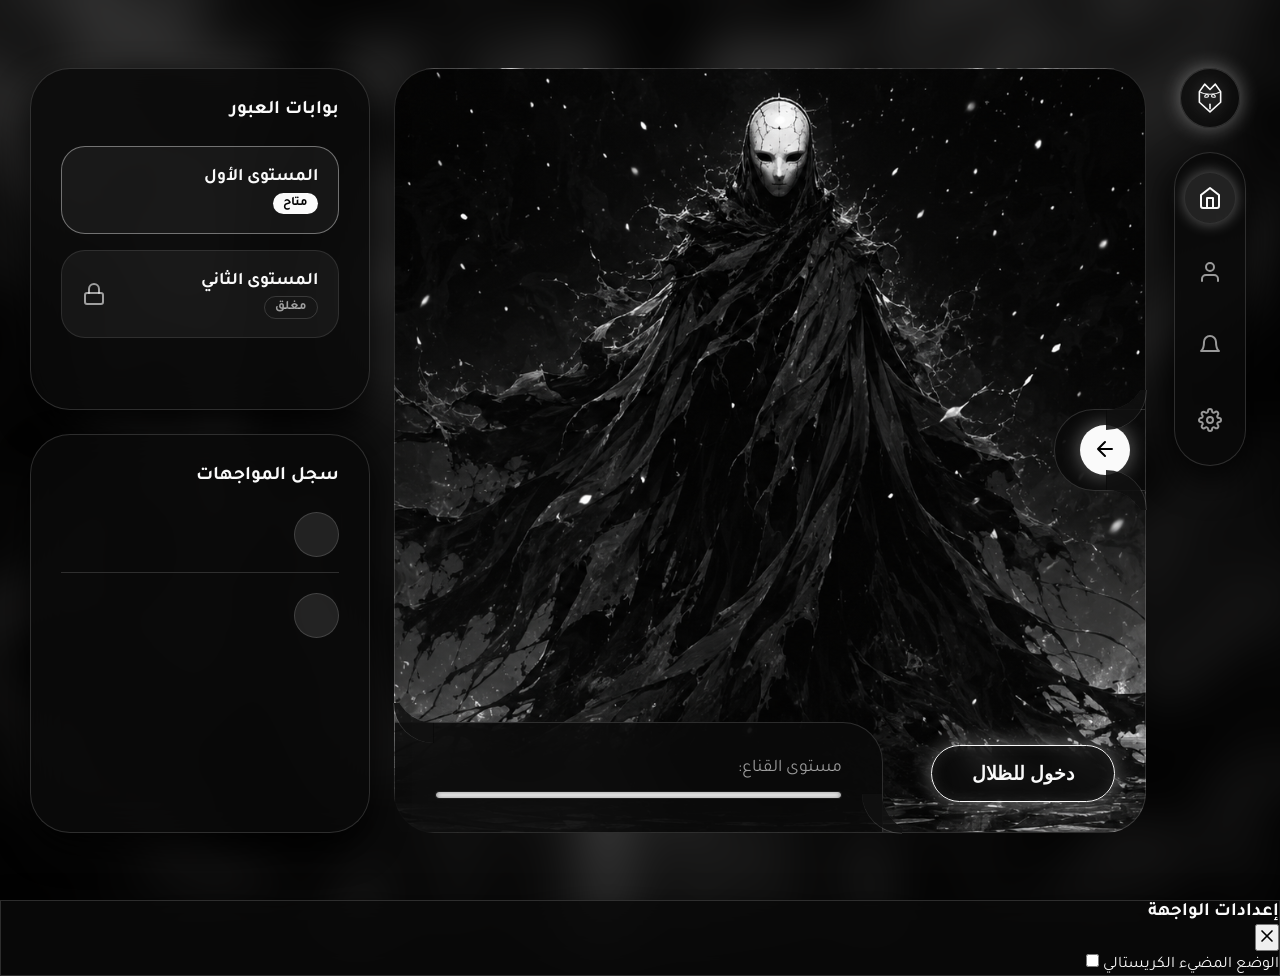
==== commit 48c0599b: "Update Rooms.html" ====
--- a/Rooms.html
+++ b/Rooms.html
@@ -25,10 +25,18 @@
                 </div>
                 
                 <div class="nav-capsule glass-panel">
-                    <div class="nav-icon active"><svg viewBox="0 0 24 24"><path d="M3 9l9-7 9 7v11a2 2 0 0 1-2 2H5a2 2 0 0 1-2-2z" fill="none" stroke="currentColor" stroke-width="2" stroke-linejoin="round"/><polyline points="9 22 9 12 15 12 15 22" fill="none" stroke="currentColor" stroke-width="2" stroke-linejoin="round"/></svg></div>
-                    <div class="nav-icon"><svg viewBox="0 0 24 24"><path d="M18 8A6 6 0 0 0 6 8c0 7-3 9-3 9h18s-3-2-3-9" fill="none" stroke="currentColor" stroke-width="2" stroke-linecap="round" stroke-linejoin="round"/></svg></div>
-                    <div class="nav-icon"><svg viewBox="0 0 24 24"><circle cx="12" cy="12" r="3" fill="none" stroke="currentColor" stroke-width="2"/><path d="M19.4 15a1.65 1.65 0 0 0 .33 1.82l.06.06a2 2 0 0 1 0 2.83 2 2 0 0 1-2.83 0l-.06-.06a1.65 1.65 0 0 0-1.82-.33 1.65 1.65 0 0 0-1 1.51V21a2 2 0 0 1-2 2 2 2 0 0 1-2-2v-.09A1.65 1.65 0 0 0 9 19.4a1.65 1.65 0 0 0-1.82.33l-.06.06a2 2 0 0 1-2.83 0 2 2 0 0 1 0-2.83l.06-.06a1.65 1.65 0 0 0 .33-1.82 1.65 1.65 0 0 0-1.51-1H3a2 2 0 0 1-2-2 2 2 0 0 1 2-2h.09A1.65 1.65 0 0 0 4.6 9a1.65 1.65 0 0 0-.33-1.82l-.06-.06a2 2 0 0 1 0-2.83 2 2 0 0 1 2.83 0l.06.06a1.65 1.65 0 0 0 1.82.33H9a1.65 1.65 0 0 0 1-1.51V3a2 2 0 0 1 2-2 2 2 0 0 1 2 2v.09a1.65 1.65 0 0 0 1 1.51 1.65 1.65 0 0 0 1.82-.33l.06-.06a2 2 0 0 1 2.83 0 2 2 0 0 1 0 2.83l-.06.06a1.65 1.65 0 0 0-.33 1.82V9a1.65 1.65 0 0 0 1.51 1H21a2 2 0 0 1 2 2 2 2 0 0 1-2 2h-.09a1.65 1.65 0 0 0-1.51 1z" fill="none" stroke="currentColor" stroke-width="2" stroke-linecap="round" stroke-linejoin="round"/></svg></div>
-                    <div class="nav-icon"><svg viewBox="0 0 24 24"><path d="M15 3h4a2 2 0 0 1 2 2v14a2 2 0 0 1-2 2h-4" fill="none" stroke="currentColor" stroke-width="2" stroke-linecap="round" stroke-linejoin="round"/><polyline points="10 17 15 12 10 7" fill="none" stroke="currentColor" stroke-width="2" stroke-linecap="round" stroke-linejoin="round"/><line x1="15" y1="12" x2="3" y2="12" stroke="currentColor" stroke-width="2" stroke-linecap="round" stroke-linejoin="round"/></svg></div>
+                    <div class="nav-icon active" data-hint="الرئيسية">
+                        <svg viewBox="0 0 24 24"><path d="M3 9l9-7 9 7v11a2 2 0 0 1-2 2H5a2 2 0 0 1-2-2z" fill="none" stroke="currentColor" stroke-width="2" stroke-linejoin="round"/><polyline points="9 22 9 12 15 12 15 22" fill="none" stroke="currentColor" stroke-width="2" stroke-linejoin="round"/></svg>
+                    </div>
+                    <div class="nav-icon" data-hint="الملف الشخصي">
+                        <svg viewBox="0 0 24 24"><path d="M20 21v-2a4 4 0 0 0-4-4H8a4 4 0 0 0-4 4v2" fill="none" stroke="currentColor" stroke-width="2" stroke-linecap="round" stroke-linejoin="round"/><circle cx="12" cy="7" r="4" fill="none" stroke="currentColor" stroke-width="2" stroke-linecap="round" stroke-linejoin="round"/></svg>
+                    </div>
+                    <div class="nav-icon" data-hint="التنبيهات">
+                        <svg viewBox="0 0 24 24"><path d="M18 8A6 6 0 0 0 6 8c0 7-3 9-3 9h18s-3-2-3-9" fill="none" stroke="currentColor" stroke-width="2" stroke-linecap="round" stroke-linejoin="round"/></svg>
+                    </div>
+                    <div class="nav-icon" id="settingsNavIcon" data-hint="الإعدادات">
+                        <svg viewBox="0 0 24 24"><circle cx="12" cy="12" r="3" fill="none" stroke="currentColor" stroke-width="2"/><path d="M19.4 15a1.65 1.65 0 0 0 .33 1.82l.06.06a2 2 0 0 1 0 2.83 2 2 0 0 1-2.83 0l-.06-.06a1.65 1.65 0 0 0-1.82-.33 1.65 1.65 0 0 0-1 1.51V21a2 2 0 0 1-2 2 2 2 0 0 1-2-2v-.09A1.65 1.65 0 0 0 9 19.4a1.65 1.65 0 0 0-1.82.33l-.06.06a2 2 0 0 1-2.83 0 2 2 0 0 1 0-2.83l.06-.06a1.65 1.65 0 0 0 .33-1.82 1.65 1.65 0 0 0-1.51-1H3a2 2 0 0 1-2-2 2 2 0 0 1 2-2h.09A1.65 1.65 0 0 0 4.6 9a1.65 1.65 0 0 0-.33-1.82l-.06-.06a2 2 0 0 1 0-2.83 2 2 0 0 1 2.83 0l.06.06a1.65 1.65 0 0 0 1.82.33H9a1.65 1.65 0 0 0 1-1.51V3a2 2 0 0 1 2-2 2 2 0 0 1 2 2v.09a1.65 1.65 0 0 0 1 1.51 1.65 1.65 0 0 0 1.82-.33l.06-.06a2 2 0 0 1 2.83 0 2 2 0 0 1 0 2.83l-.06.06a1.65 1.65 0 0 0-.33 1.82V9a1.65 1.65 0 0 0 1.51 1H21a2 2 0 0 1 2 2 2 2 0 0 1-2 2h-.09a1.65 1.65 0 0 0-1.51 1z" fill="none" stroke="currentColor" stroke-width="2" stroke-linecap="round" stroke-linejoin="round"/></svg>
+                    </div>
                 </div>
             </aside>
 
@@ -43,7 +51,7 @@
 
                     <div class="stats-box organic-glass">
                         <div class="stats-header">
-                            <span class="stats-title">مستوى الرنين: <strong id="resonanceLevelText"></strong></span>
+                            <span class="stats-title">مستوى القناع: <strong id="maskLevelText"></strong></span>
                             <span class="stats-fragments" id="soulFragmentsText"></span>
                         </div>
                         <div class="progress-track">
@@ -104,6 +112,26 @@
         </div>
     </div>
 
+    <div class="modal-overlay" id="settingsModal">
+        <div class="modal-card glass-panel">
+            <div class="modal-header">
+                <h3>إعدادات الواجهة</h3>
+                <button class="close-modal-btn" id="closeModalBtn">
+                    <svg viewBox="0 0 24 24" width="20" height="20"><line x1="18" y1="6" x2="6" y2="18" stroke="currentColor" stroke-width="2" stroke-linecap="round"/><line x1="6" y1="6" x2="18" y2="18" stroke="currentColor" stroke-width="2" stroke-linecap="round"/></svg>
+                </button>
+            </div>
+            <div class="modal-body">
+                <div class="setting-row">
+                    <span class="setting-label">الوضع المضيء الكريستالي</span>
+                    <label class="theme-switch">
+                        <input type="checkbox" id="themeToggleCheckbox">
+                        <span class="slider round"></span>
+                    </label>
+                </div>
+            </div>
+        </div>
+    </div>
+
     <script src="Rooms.js"></script>
 </body>
 </html>
--- a/Rooms.css
+++ b/Rooms.css
@@ -1,11 +1,11 @@
 :root {
     --snow-white: #FAFAFA;
     --snow-glow: rgba(250, 250, 250, 0.4);
-    --glass-bg: rgba(10, 10, 10, 0.85); /* أسود داكن جداً للزجاج */
+    --glass-bg: rgba(10, 10, 10, 0.85); 
     --glass-border: rgba(250, 250, 250, 0.15);
     --text-pure: #FAFAFA;
-    --text-muted: rgba(250, 250, 250, 0.5);
-    --radius-organic: 40px; /* انحناء عضوي واسع */
+    --text-muted: rgba(250, 250, 250, 0.6);
+    --radius-organic: 40px; 
     --radius-medium: 24px;
     --font-main: 'Tajawal', sans-serif;
 }
@@ -31,7 +31,7 @@
     z-index: -1;
 }
 
-/* ================= التخطيط الهيكلي الرئيسي (Grid Layout) ================= */
+/* ================= التخطيط الهيكلي الرئيسي ================= */
 .dashboard-wrapper {
     padding: 30px;
     max-width: 1700px;
@@ -44,14 +44,12 @@
 .organic-grid {
     width: 100%;
     display: grid;
-    /* التوزيع: اليمين (الشريط)، الوسط (الكيان متمدد)، اليسار (المربعات) */
     grid-template-columns: 80px 1fr 340px; 
     gap: 24px;
     height: 85vh;
     min-height: 700px;
 }
 
-/* التنسيق الزجاجي الموحد */
 .glass-panel {
     background: var(--glass-bg);
     backdrop-filter: blur(20px);
@@ -60,7 +58,7 @@
     box-shadow: 0 15px 35px rgba(0, 0, 0, 0.8);
 }
 
-/* ================= 1. العمود الأيمن (الشريط الجانبي المفصول) ================= */
+/* ================= 1. العمود الأيمن (الشريط الجانبي) ================= */
 .col-right-sidebar {
     display: flex;
     flex-direction: column;
@@ -72,10 +70,15 @@
     width: 60px; height: 60px;
     border-radius: 50%;
     display: flex; justify-content: center; align-items: center;
-    font-weight: 900; font-size: 1.2rem;
     box-shadow: 0 0 20px var(--snow-glow);
+    cursor: pointer;
+    background: rgba(10, 10, 10, 0.6);
+}
+
+.avatar-svg {
+    width: 34px; height: 34px;
     color: var(--snow-white);
-    cursor: pointer;
+    filter: drop-shadow(0 0 8px var(--snow-glow));
 }
 
 .nav-capsule {
@@ -94,7 +97,7 @@
 .nav-icon svg { width: 24px; height: 24px; }
 .nav-icon.active, .nav-icon:hover { color: var(--snow-white); background: rgba(250,250,250,0.1); box-shadow: 0 0 15px var(--snow-glow); }
 
-/* ================= 2. العمود الأوسط (المساحة المركزية والتجويفات) ================= */
+/* ================= 2. العمود الأوسط (المساحة المركزية) ================= */
 .col-center-main {
     position: relative;
     height: 100%;
@@ -109,11 +112,15 @@
     background-size: cover;
     background-position: center top;
     border: 1px solid var(--glass-border);
-    display: flex; justify-content: center; align-items: center;
-    overflow: visible; /* مهم جداً للسماح للتجويفات بالظهور والتداخل */
-}
-
+    display: flex;
+    overflow: visible; 
+}
+
+/* زر دخول الظلال في الزاوية السفلية اليمنى المطلقة */
 .snow-glow-btn {
+    position: absolute;
+    bottom: 30px; 
+    right: 30px;
     background: rgba(10, 10, 10, 0.6);
     backdrop-filter: blur(10px);
     border: 1px solid var(--snow-white);
@@ -123,11 +130,11 @@
     font-family: inherit; font-size: 1.2rem; font-weight: 800;
     cursor: pointer; transition: all 0.3s ease;
     box-shadow: 0 0 20px var(--snow-glow), inset 0 0 15px rgba(250,250,250,0.1);
-    transform: translateY(20px); /* موازنة بصرية */
+    z-index: 10;
 }
 .snow-glow-btn:hover { background: var(--snow-white); color: #000; box-shadow: 0 0 40px var(--snow-glow); }
 
-/* --- هندسة التجويفات العضوية (Organic Cutouts via Pseudo-elements) --- */
+/* --- هندسة التجويفات العضوية --- */
 .organic-glass {
     position: absolute;
     background: var(--glass-bg);
@@ -137,26 +144,23 @@
 
 /* أ) التجويف الأيمن (يحتضن السهم) */
 .protrusion-wrapper {
-    top: 50%; right: 0; /* ملتصق باليمين */
+    top: 50%; right: 0; 
     transform: translateY(-50%);
     padding: 15px 15px 15px 25px;
     border-top-left-radius: var(--radius-organic);
     border-bottom-left-radius: var(--radius-organic);
     border: 1px solid var(--glass-border);
-    border-right: none; /* يندمج مع الحافة */
+    border-right: none; 
     display: flex; justify-content: center; align-items: center;
 }
 
-/* الانحناء العضوي العلوي للتجويف الأيمن */
 .protrusion-wrapper::before {
     content: ''; position: absolute;
     bottom: 100%; right: -1px; width: 40px; height: 40px;
     border-bottom-right-radius: var(--radius-organic);
-    /* دمج الظل الأسود لمحاكاة الخلفية مع ظل أبيض خفيف لمحاكاة الحدود */
     box-shadow: 0 20px 0 0 var(--glass-bg), 1px 20px 0 0 var(--glass-border);
 }
 
-/* الانحناء العضوي السفلي للتجويف الأيمن */
 .protrusion-wrapper::after {
     content: ''; position: absolute;
     top: 100%; right: -1px; width: 40px; height: 40px;
@@ -171,59 +175,69 @@
 }
 .protruding-arrow svg { width: 24px; height: 24px; }
 
-/* ب) التجويف السفلي الأيسر (ترسانة الأقنعة) */
-.arsenal-box {
-    bottom: 0; left: 0; /* ملتصق بأسفل اليسار */
-    width: 75%; height: 120px;
+/* ب) التجويف السفلي الأيسر (إحصائيات اللاعب) */
+.stats-box {
+    bottom: 0; left: 0; 
+    width: 65%; height: 110px;
     border-top-right-radius: var(--radius-organic);
     border: 1px solid var(--glass-border);
-    border-bottom: none; border-left: none; /* يندمج مع الحافة */
-    display: flex; gap: 16px; padding: 0 30px; align-items: center;
-}
-
-/* الانحناء العضوي (العلوي الأيسر) لترسانة الأقنعة */
-.arsenal-box::before {
+    border-bottom: none; border-left: none; 
+    display: flex; flex-direction: column; justify-content: center;
+    gap: 12px; padding: 0 40px;
+}
+
+.stats-box::before {
     content: ''; position: absolute;
     bottom: 100%; left: -1px; width: 40px; height: 40px;
     border-bottom-left-radius: var(--radius-organic);
     box-shadow: 0 20px 0 0 var(--glass-bg), -1px 20px 0 0 var(--glass-border);
 }
 
-/* الانحناء العضوي (السفلي الأيمن) لترسانة الأقنعة */
-.arsenal-box::after {
+.stats-box::after {
     content: ''; position: absolute;
     bottom: -1px; left: 100%; width: 40px; height: 40px;
     border-bottom-left-radius: var(--radius-organic);
     box-shadow: -20px 0 0 0 var(--glass-bg), -20px 1px 0 0 var(--glass-border);
 }
 
-/* أزرار الأقنعة داخل التجويف */
-.glass-btn {
-    flex: 1; height: 70px;
-    background: rgba(250, 250, 250, 0.03);
+/* تصميم شريط الرنين وشظايا الأرواح */
+.stats-header {
+    display: flex; justify-content: space-between; align-items: center;
+}
+
+.stats-title {
+    font-size: 1.1rem; color: var(--text-muted);
+}
+.stats-title strong {
+    color: var(--snow-white); font-weight: 800; font-family: sans-serif; letter-spacing: 1px;
+}
+
+.stats-fragments {
+    font-size: 0.95rem; font-weight: 700; color: var(--text-muted);
+}
+
+.progress-track {
+    width: 100%; height: 8px;
+    background: rgba(0, 0, 0, 0.6);
     border: 1px solid rgba(250, 250, 250, 0.1);
-    border-radius: var(--radius-medium);
-    display: flex; justify-content: center; align-items: center;
-    cursor: pointer; transition: all 0.3s ease;
-}
-.mask-svg { width: 36px; height: 36px; color: var(--text-muted); transition: color 0.3s ease; }
-.glass-btn:hover, .active-mask {
-    background: rgba(250, 250, 250, 0.1); border-color: var(--snow-white);
-    box-shadow: 0 0 15px var(--snow-glow);
-}
-.glass-btn:hover .mask-svg, .active-mask .mask-svg { color: var(--snow-white); }
+    border-radius: 10px; overflow: hidden;
+    box-shadow: inset 0 0 8px rgba(0,0,0,0.8);
+}
+
+.progress-fill {
+    height: 100%; background: var(--snow-white);
+    border-radius: 10px;
+    box-shadow: 0 0 10px var(--snow-glow), inset 0 0 5px rgba(0,0,0,0.5);
+    transition: width 1.5s cubic-bezier(0.4, 0, 0.2, 1);
+}
 
 /* ================= 3. العمود الأيسر (المربعات المكدسة) ================= */
 .col-left-stacked {
-    display: flex;
-    flex-direction: column;
-    gap: 24px;
+    display: flex; flex-direction: column; gap: 24px;
 }
 
 .bento-card {
-    border-radius: var(--radius-organic);
-    padding: 30px;
-    display: flex; flex-direction: column;
+    border-radius: var(--radius-organic); padding: 30px; display: flex; flex-direction: column;
 }
 
 .gates-card { flex: 1; }
@@ -256,22 +270,23 @@
 /* ================= التجاوب مع الشاشات (Responsive) ================= */
 @media (max-width: 1200px) {
     .organic-grid { grid-template-columns: 80px 1fr 280px; }
+    .stats-box { width: 85%; }
 }
 
 @media (max-width: 992px) {
     .dashboard-wrapper { padding: 16px; padding-bottom: 100px; }
     .organic-grid {
-        grid-template-columns: 1fr;
-        grid-template-rows: auto auto auto;
+        grid-template-columns: 1fr; grid-template-rows: auto auto auto;
         height: auto; gap: 20px;
     }
-    .col-center-main { min-height: 400px; }
+    .col-center-main { min-height: 450px; }
     
-    /* تعطيل الانحناءات المعقدة في الجوال واستخدام مربعات مكدسة عادية */
-    .protrusion-wrapper, .arsenal-box { position: static; width: 100%; border-radius: var(--radius-organic); border: 1px solid var(--glass-border); transform: none; margin-top: 16px; }
-    .protrusion-wrapper::before, .protrusion-wrapper::after, .arsenal-box::before, .arsenal-box::after { display: none; }
+    /* تعطيل الانحناءات المعقدة في الجوال */
+    .protrusion-wrapper, .stats-box { position: static; width: 100%; height: auto; padding: 25px; border-radius: var(--radius-organic); border: 1px solid var(--glass-border); transform: none; margin-top: 16px; }
+    .protrusion-wrapper::before, .protrusion-wrapper::after, .stats-box::before, .stats-box::after { display: none; }
     .entity-showcase { flex-direction: column; background-position: center; justify-content: center; padding: 30px; }
-    .protrusion-wrapper { padding: 20px; }
+    
+    .snow-glow-btn { position: static; margin-top: auto; }
     
     /* تحويل الشريط الجانبي إلى سفلي */
     .col-right-sidebar {
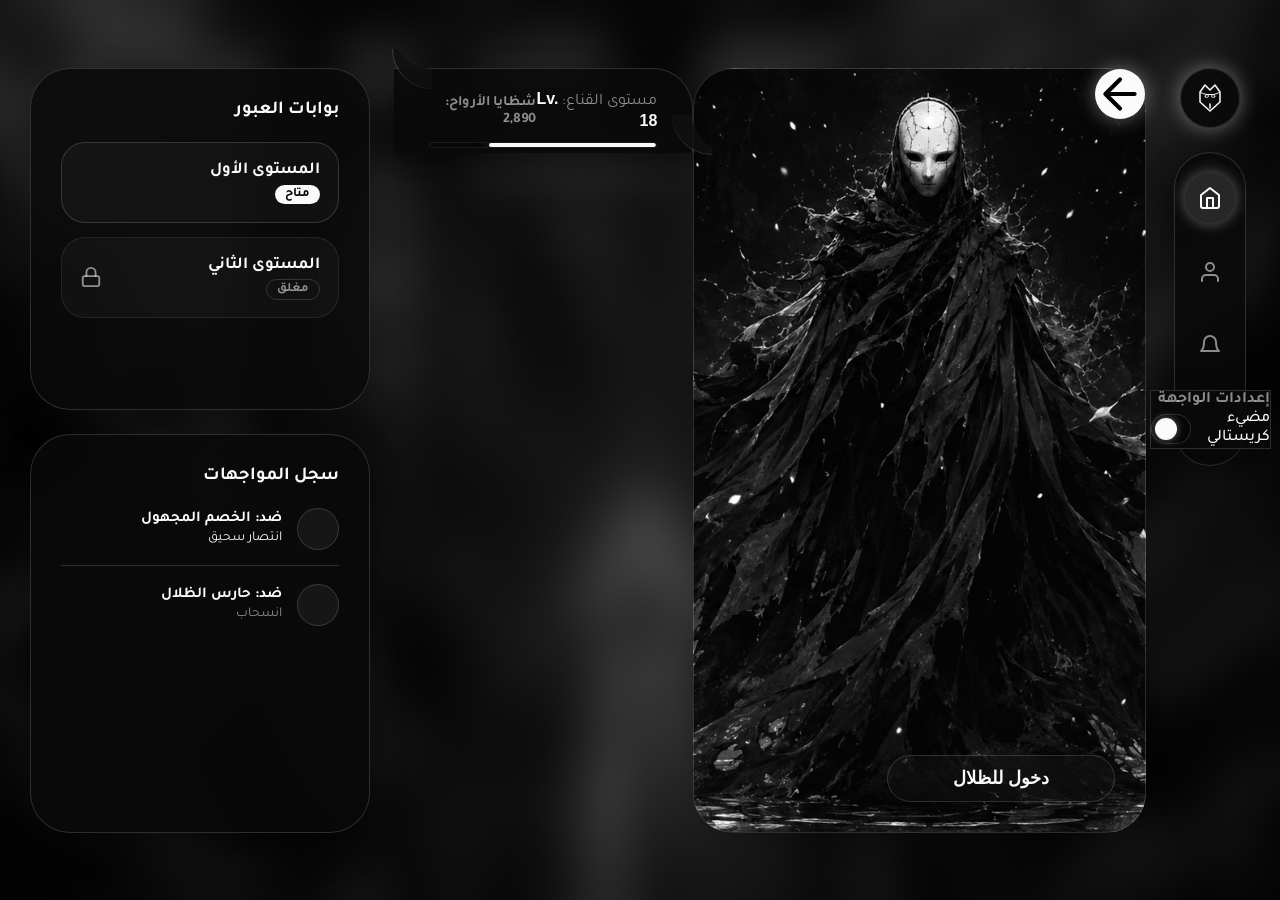
==== commit 2660250e: "Update Rooms.html" ====
--- a/Rooms.html
+++ b/Rooms.html
@@ -25,45 +25,53 @@
                 </div>
                 
                 <div class="nav-capsule glass-panel">
-                    <div class="nav-icon active" data-hint="الرئيسية">
-                        <svg viewBox="0 0 24 24"><path d="M3 9l9-7 9 7v11a2 2 0 0 1-2 2H5a2 2 0 0 1-2-2z" fill="none" stroke="currentColor" stroke-width="2" stroke-linejoin="round"/><polyline points="9 22 9 12 15 12 15 22" fill="none" stroke="currentColor" stroke-width="2" stroke-linejoin="round"/></svg>
-                    </div>
-                    <div class="nav-icon" data-hint="الملف الشخصي">
-                        <svg viewBox="0 0 24 24"><path d="M20 21v-2a4 4 0 0 0-4-4H8a4 4 0 0 0-4 4v2" fill="none" stroke="currentColor" stroke-width="2" stroke-linecap="round" stroke-linejoin="round"/><circle cx="12" cy="7" r="4" fill="none" stroke="currentColor" stroke-width="2" stroke-linecap="round" stroke-linejoin="round"/></svg>
-                    </div>
-                    <div class="nav-icon" data-hint="التنبيهات">
-                        <svg viewBox="0 0 24 24"><path d="M18 8A6 6 0 0 0 6 8c0 7-3 9-3 9h18s-3-2-3-9" fill="none" stroke="currentColor" stroke-width="2" stroke-linecap="round" stroke-linejoin="round"/></svg>
-                    </div>
-                    <div class="nav-icon" id="settingsNavIcon" data-hint="الإعدادات">
+                    <div class="nav-icon active"><svg viewBox="0 0 24 24"><path d="M3 9l9-7 9 7v11a2 2 0 0 1-2 2H5a2 2 0 0 1-2-2z" fill="none" stroke="currentColor" stroke-width="2" stroke-linejoin="round"/><polyline points="9 22 9 12 15 12 15 22" fill="none" stroke="currentColor" stroke-width="2" stroke-linejoin="round"/></svg></div>
+                    <div class="nav-icon"><svg viewBox="0 0 24 24"><path d="M20 21v-2a4 4 0 0 0-4-4H8a4 4 0 0 0-4 4v2" fill="none" stroke="currentColor" stroke-width="2" stroke-linecap="round" stroke-linejoin="round"/><circle cx="12" cy="7" r="4" fill="none" stroke="currentColor" stroke-width="2" stroke-linecap="round" stroke-linejoin="round"/></svg></div>
+                    <div class="nav-icon"><svg viewBox="0 0 24 24"><path d="M18 8A6 6 0 0 0 6 8c0 7-3 9-3 9h18s-3-2-3-9" fill="none" stroke="currentColor" stroke-width="2" stroke-linecap="round" stroke-linejoin="round"/></svg></div>
+                    
+                    <div class="nav-icon" id="settingsNavIcon">
                         <svg viewBox="0 0 24 24"><circle cx="12" cy="12" r="3" fill="none" stroke="currentColor" stroke-width="2"/><path d="M19.4 15a1.65 1.65 0 0 0 .33 1.82l.06.06a2 2 0 0 1 0 2.83 2 2 0 0 1-2.83 0l-.06-.06a1.65 1.65 0 0 0-1.82-.33 1.65 1.65 0 0 0-1 1.51V21a2 2 0 0 1-2 2 2 2 0 0 1-2-2v-.09A1.65 1.65 0 0 0 9 19.4a1.65 1.65 0 0 0-1.82.33l-.06.06a2 2 0 0 1-2.83 0 2 2 0 0 1 0-2.83l.06-.06a1.65 1.65 0 0 0 .33-1.82 1.65 1.65 0 0 0-1.51-1H3a2 2 0 0 1-2-2 2 2 0 0 1 2-2h.09A1.65 1.65 0 0 0 4.6 9a1.65 1.65 0 0 0-.33-1.82l-.06-.06a2 2 0 0 1 0-2.83 2 2 0 0 1 2.83 0l.06.06a1.65 1.65 0 0 0 1.82.33H9a1.65 1.65 0 0 0 1-1.51V3a2 2 0 0 1 2-2 2 2 0 0 1 2 2v.09a1.65 1.65 0 0 0 1 1.51 1.65 1.65 0 0 0 1.82-.33l.06-.06a2 2 0 0 1 2.83 0 2 2 0 0 1 0 2.83l-.06.06a1.65 1.65 0 0 0-.33 1.82V9a1.65 1.65 0 0 0 1.51 1H21a2 2 0 0 1 2 2 2 2 0 0 1-2 2h-.09a1.65 1.65 0 0 0-1.51 1z" fill="none" stroke="currentColor" stroke-width="2" stroke-linecap="round" stroke-linejoin="round"/></svg>
+                        
+                        <div class="settings-popover glass-panel" id="settingsPopover">
+                            <h4 class="popover-title">إعدادات الواجهة</h4>
+                            <div class="setting-row">
+                                <span class="setting-label">مضيء كريستالي</span>
+                                <label class="theme-switch">
+                                    <input type="checkbox" id="themeToggleCheckbox">
+                                    <span class="slider round"></span>
+                                </label>
+                            </div>
+                        </div>
                     </div>
                 </div>
             </aside>
 
             <main class="col-center-main">
-                <div class="entity-showcase">
+                <div class="entity-showcase" id="entityShowcase">
                     
                     <button class="snow-glow-btn">دخول للظلال</button>
 
-                    <div class="protrusion-wrapper organic-glass">
+                    <div class="protrusion-arrow-box">
                         <button class="icon-btn protruding-arrow"><svg viewBox="0 0 24 24"><path d="M5 12h14M5 12l7-7M5 12l7 7" fill="none" stroke="currentColor" stroke-width="2" stroke-linecap="round" stroke-linejoin="round"/></svg></button>
                     </div>
 
-                    <div class="stats-box organic-glass">
-                        <div class="stats-header">
-                            <span class="stats-title">مستوى القناع: <strong id="maskLevelText"></strong></span>
-                            <span class="stats-fragments" id="soulFragmentsText"></span>
-                        </div>
-                        <div class="progress-track">
-                            <div class="progress-fill" id="resonanceProgressFill"></div>
-                        </div>
+                </div>
+
+                <div class="stats-box glass-panel">
+                    <div class="curve-filler-top"></div>
+                    <div class="curve-filler-right"></div>
+                    
+                    <div class="stats-header">
+                        <span class="stats-title">مستوى القناع: <strong id="maskLevelText"></strong></span>
+                        <span class="stats-fragments" id="soulFragmentsText"></span>
                     </div>
-
+                    <div class="progress-track">
+                        <div class="progress-fill" id="resonanceProgressFill"></div>
+                    </div>
                 </div>
             </main>
 
             <aside class="col-left-stacked">
-                
                 <div class="bento-card glass-panel gates-card">
                     <div class="card-header">
                         <h3>بوابات العبور</h3>
@@ -106,29 +114,8 @@
                         </div>
                     </div>
                 </div>
-
             </aside>
 
-        </div>
-    </div>
-
-    <div class="modal-overlay" id="settingsModal">
-        <div class="modal-card glass-panel">
-            <div class="modal-header">
-                <h3>إعدادات الواجهة</h3>
-                <button class="close-modal-btn" id="closeModalBtn">
-                    <svg viewBox="0 0 24 24" width="20" height="20"><line x1="18" y1="6" x2="6" y2="18" stroke="currentColor" stroke-width="2" stroke-linecap="round"/><line x1="6" y1="6" x2="18" y2="18" stroke="currentColor" stroke-width="2" stroke-linecap="round"/></svg>
-                </button>
-            </div>
-            <div class="modal-body">
-                <div class="setting-row">
-                    <span class="setting-label">الوضع المضيء الكريستالي</span>
-                    <label class="theme-switch">
-                        <input type="checkbox" id="themeToggleCheckbox">
-                        <span class="slider round"></span>
-                    </label>
-                </div>
-            </div>
         </div>
     </div>
 
--- a/Rooms.css
+++ b/Rooms.css
@@ -1,37 +1,55 @@
+/* ================= متغيرات CSS الديناميكية (الوضع الافتراضي: المظلم) ================= */
 :root {
+    --body-bg: #000000;
+    --bg-filter: blur(25px) brightness(0.4);
+    --glass-bg: rgba(10, 10, 10, 0.85);
+    --glass-border: rgba(250, 250, 250, 0.15);
+    --text-pure: #FAFAFA;
+    --text-muted: rgba(250, 250, 250, 0.55);
     --snow-white: #FAFAFA;
     --snow-glow: rgba(250, 250, 250, 0.4);
-    --glass-bg: rgba(10, 10, 10, 0.85); 
-    --glass-border: rgba(250, 250, 250, 0.15);
-    --text-pure: #FAFAFA;
-    --text-muted: rgba(250, 250, 250, 0.6);
+    
     --radius-organic: 40px; 
     --radius-medium: 24px;
     --font-main: 'Tajawal', sans-serif;
 }
 
+/* ================= التبديل للوضع المضيء الكريستالي الصافي ================= */
+body.light-theme {
+    --body-bg: #FAFAFA; /* أبيض ثلجي مطفي */
+    --bg-filter: blur(25px) brightness(1.2) opacity(0.12); /* تلاشي ناعم جداً للخلفية الأساسية */
+    --glass-bg: rgba(225, 240, 255, 0.35); /* زجاج كريستالي شفاف بلمسة سماوية باردة */
+    --glass-border: rgba(120, 165, 200, 0.35); /* حدود كريستالية فضية متناسقة */
+    --text-pure: #161D26; /* لون داكن بارد لضمان مقروئية النصوص الفائقة */
+    --text-muted: rgba(22, 29, 38, 0.6);
+    --snow-white: #161D26;
+    --snow-glow: rgba(120, 165, 200, 0.5);
+}
+
 * { box-sizing: border-box; margin: 0; padding: 0; }
 
 body {
     font-family: var(--font-main);
-    background-color: #000;
+    background-color: var(--body-bg);
     color: var(--text-pure);
     min-height: 100vh;
     overflow-x: hidden;
-}
-
-/* ================= الخلفية ================= */
+    transition: background-color 0.5s ease, color 0.5s ease;
+}
+
+/* ================= الخلفية الانسيابية ================= */
 .bg-blur {
     position: fixed;
     top: -50px; left: -50px; right: -50px; bottom: -50px;
     background-image: url('BackGround(4).png');
     background-size: cover;
     background-position: center;
-    filter: blur(25px) brightness(0.4);
+    filter: var(--bg-filter);
     z-index: -1;
-}
-
-/* ================= التخطيط الهيكلي الرئيسي ================= */
+    transition: filter 0.5s ease;
+}
+
+/* ================= هندسة توزيع Bento Grid ================= */
 .dashboard-wrapper {
     padding: 30px;
     max-width: 1700px;
@@ -55,7 +73,8 @@
     backdrop-filter: blur(20px);
     -webkit-backdrop-filter: blur(20px);
     border: 1px solid var(--glass-border);
-    box-shadow: 0 15px 35px rgba(0, 0, 0, 0.8);
+    box-shadow: 0 15px 35px rgba(0, 0, 0, 0.25);
+    transition: background 0.5s ease, border-color 0.5s ease, box-shadow 0.3s ease;
 }
 
 /* ================= 1. العمود الأيمن (الشريط الجانبي) ================= */
@@ -72,13 +91,11 @@
     display: flex; justify-content: center; align-items: center;
     box-shadow: 0 0 20px var(--snow-glow);
     cursor: pointer;
-    background: rgba(10, 10, 10, 0.6);
 }
 
 .avatar-svg {
-    width: 34px; height: 34px;
-    color: var(--snow-white);
-    filter: drop-shadow(0 0 8px var(--snow-glow));
+    width: 32px; height: 32px;
+    color: var(--text-pure);
 }
 
 .nav-capsule {
@@ -95,9 +112,13 @@
 }
 
 .nav-icon svg { width: 24px; height: 24px; }
-.nav-icon.active, .nav-icon:hover { color: var(--snow-white); background: rgba(250,250,250,0.1); box-shadow: 0 0 15px var(--snow-glow); }
-
-/* ================= 2. العمود الأوسط (المساحة المركزية) ================= */
+.nav-icon.active, .nav-icon:hover { 
+    color: var(--text-pure); 
+    background: rgba(250,250,250,0.12); 
+    box-shadow: 0 0 15px var(--snow-glow); 
+}
+
+/* ================= 2. العمود الأوسط (الكيان والتجويفات العضوية) ================= */
 .col-center-main {
     position: relative;
     height: 100%;
@@ -114,35 +135,46 @@
     border: 1px solid var(--glass-border);
     display: flex;
     overflow: visible; 
-}
-
-/* زر دخول الظلال في الزاوية السفلية اليمنى المطلقة */
+    transition: border-color 0.5s ease;
+}
+
+body.light-theme .entity-showcase {
+    box-shadow: inset 0 0 100px rgba(255,255,255,0.2);
+}
+
+/* --- زر الدخول المحدث: زجاجي بالكامل وبأبعاد عريضة ونحيفة --- */
 .snow-glow-btn {
     position: absolute;
     bottom: 30px; 
     right: 30px;
-    background: rgba(10, 10, 10, 0.6);
-    backdrop-filter: blur(10px);
-    border: 1px solid var(--snow-white);
-    color: var(--snow-white);
-    padding: 16px 40px;
+    background: rgba(255, 255, 255, 0.02); /* شفافية تامة لإظهار ما خلفه */
+    backdrop-filter: blur(25px);
+    -webkit-backdrop-filter: blur(25px);
+    border: 1px solid var(--glass-border);
+    color: var(--text-pure);
+    padding: 12px 65px; /* أبعاد أعرض وأقل ارتفاعاً */
     border-radius: 30px;
-    font-family: inherit; font-size: 1.2rem; font-weight: 800;
+    font-family: inherit; font-size: 1.1rem; font-weight: 800;
     cursor: pointer; transition: all 0.3s ease;
-    box-shadow: 0 0 20px var(--snow-glow), inset 0 0 15px rgba(250,250,250,0.1);
+    box-shadow: 0 4px 15px rgba(0, 0, 0, 0.2);
     z-index: 10;
 }
-.snow-glow-btn:hover { background: var(--snow-white); color: #000; box-shadow: 0 0 40px var(--snow-glow); }
-
-/* --- هندسة التجويفات العضوية --- */
+.snow-glow-btn:hover { 
+    background: rgba(250, 250, 250, 0.12);
+    border-color: var(--text-pure); 
+    box-shadow: 0 0 25px var(--snow-glow); 
+}
+
+/* --- هندسة التجويفات العضوية المتداخلة --- */
 .organic-glass {
     position: absolute;
     background: var(--glass-bg);
     backdrop-filter: blur(25px);
     -webkit-backdrop-filter: blur(25px);
-}
-
-/* أ) التجويف الأيمن (يحتضن السهم) */
+    transition: background 0.5s ease, border-color 0.5s ease;
+}
+
+/* تجويف السهم الأيمن */
 .protrusion-wrapper {
     top: 50%; right: 0; 
     transform: translateY(-50%);
@@ -155,144 +187,156 @@
 }
 
 .protrusion-wrapper::before {
-    content: ''; position: absolute;
-    bottom: 100%; right: -1px; width: 40px; height: 40px;
+    content: ''; position: absolute; bottom: 100%; right: -1px; width: 40px; height: 40px;
     border-bottom-right-radius: var(--radius-organic);
     box-shadow: 0 20px 0 0 var(--glass-bg), 1px 20px 0 0 var(--glass-border);
+    transition: box-shadow 0.5s ease;
 }
 
 .protrusion-wrapper::after {
-    content: ''; position: absolute;
-    top: 100%; right: -1px; width: 40px; height: 40px;
+    content: ''; position: absolute; top: 100%; right: -1px; width: 40px; height: 40px;
     border-top-right-radius: var(--radius-organic);
     box-shadow: 0 -20px 0 0 var(--glass-bg), 1px -20px 0 0 var(--glass-border);
+    transition: box-shadow 0.5s ease;
 }
 
 .protruding-arrow {
     width: 50px; height: 50px; border-radius: 50%;
-    background: var(--snow-white); color: #000;
+    background: var(--text-pure); color: var(--body-bg);
     border: none; cursor: pointer; box-shadow: 0 0 20px var(--snow-glow);
 }
-.protruding-arrow svg { width: 24px; height: 24px; }
-
-/* ب) التجويف السفلي الأيسر (إحصائيات اللاعب) */
+
+/* تجويف صندوق الإحصائيات (تم تقليص الارتفاع والبادينج ليكون أنحف ورشيقاً) */
 .stats-box {
     bottom: 0; left: 0; 
-    width: 65%; height: 110px;
+    width: 60%; 
+    height: 85px; /* تقليص الارتفاع الإجمالي ليكون أنحف وأجمل */
     border-top-right-radius: var(--radius-organic);
     border: 1px solid var(--glass-border);
     border-bottom: none; border-left: none; 
     display: flex; flex-direction: column; justify-content: center;
-    gap: 12px; padding: 0 40px;
+    gap: 8px; padding: 0 35px;
 }
 
 .stats-box::before {
-    content: ''; position: absolute;
-    bottom: 100%; left: -1px; width: 40px; height: 40px;
+    content: ''; position: absolute; bottom: 100%; left: -1px; width: 40px; height: 40px;
     border-bottom-left-radius: var(--radius-organic);
     box-shadow: 0 20px 0 0 var(--glass-bg), -1px 20px 0 0 var(--glass-border);
+    transition: box-shadow 0.5s ease;
 }
 
 .stats-box::after {
-    content: ''; position: absolute;
-    bottom: -1px; left: 100%; width: 40px; height: 40px;
+    content: ''; position: absolute; bottom: -1px; left: 100%; width: 40px; height: 40px;
     border-bottom-left-radius: var(--radius-organic);
     box-shadow: -20px 0 0 0 var(--glass-bg), -20px 1px 0 0 var(--glass-border);
-}
-
-/* تصميم شريط الرنين وشظايا الأرواح */
-.stats-header {
-    display: flex; justify-content: space-between; align-items: center;
-}
-
-.stats-title {
-    font-size: 1.1rem; color: var(--text-muted);
-}
-.stats-title strong {
-    color: var(--snow-white); font-weight: 800; font-family: sans-serif; letter-spacing: 1px;
-}
-
-.stats-fragments {
-    font-size: 0.95rem; font-weight: 700; color: var(--text-muted);
-}
+    transition: box-shadow 0.5s ease;
+}
+
+.stats-header { display: flex; justify-content: space-between; align-items: center; }
+.stats-title { font-size: 1rem; color: var(--text-muted); }
+.stats-title strong { color: var(--text-pure); font-weight: 800; }
+.stats-fragments { font-size: 0.9rem; font-weight: 700; color: var(--text-muted); }
 
 .progress-track {
-    width: 100%; height: 8px;
-    background: rgba(0, 0, 0, 0.6);
-    border: 1px solid rgba(250, 250, 250, 0.1);
-    border-radius: 10px; overflow: hidden;
-    box-shadow: inset 0 0 8px rgba(0,0,0,0.8);
-}
+    width: 100%; height: 6px; background: rgba(0, 0, 0, 0.25);
+    border: 1px solid rgba(250, 250, 250, 0.08); border-radius: 10px; overflow: hidden;
+}
+body.light-theme .progress-track { background: rgba(0, 0, 0, 0.08); }
 
 .progress-fill {
-    height: 100%; background: var(--snow-white);
-    border-radius: 10px;
-    box-shadow: 0 0 10px var(--snow-glow), inset 0 0 5px rgba(0,0,0,0.5);
-    transition: width 1.5s cubic-bezier(0.4, 0, 0.2, 1);
-}
-
-/* ================= 3. العمود الأيسر (المربعات المكدسة) ================= */
-.col-left-stacked {
-    display: flex; flex-direction: column; gap: 24px;
-}
-
-.bento-card {
-    border-radius: var(--radius-organic); padding: 30px; display: flex; flex-direction: column;
-}
-
+    height: 100%; background: var(--text-pure); border-radius: 10px;
+    box-shadow: 0 0 10px var(--snow-glow);
+    width: 0%; transition: width 1.5s cubic-bezier(0.4, 0, 0.2, 1);
+}
+
+/* ================= 3. العمود الأيسر (البطاقات المكدسة) ================= */
+.col-left-stacked { display: flex; flex-direction: column; gap: 24px; }
+.bento-card { border-radius: var(--radius-organic); padding: 30px; display: flex; flex-direction: column; }
 .gates-card { flex: 1; }
 .history-card { flex: 1.2; }
 
-.card-header h3 { font-size: 1.2rem; font-weight: 700; color: var(--snow-white); margin-bottom: 24px; }
-
-/* بوابات العبور */
-.levels-container { display: flex; flex-direction: column; gap: 16px; }
+.card-header h3 { font-size: 1.15rem; font-weight: 700; color: var(--text-pure); margin-bottom: 20px; }
+
+.levels-container { display: flex; flex-direction: column; gap: 14px; }
 .level-item {
-    background: rgba(250, 250, 250, 0.05); border: 1px solid rgba(250, 250, 250, 0.1);
-    border-radius: var(--radius-medium); padding: 20px;
+    background: rgba(250, 250, 250, 0.03); border: 1px solid rgba(250, 250, 250, 0.08);
+    border-radius: var(--radius-medium); padding: 18px;
     display: flex; justify-content: space-between; align-items: center; transition: all 0.3s;
 }
-.active-level { border-color: rgba(250, 250, 250, 0.4); }
+body.light-theme .level-item { background: rgba(0, 0, 0, 0.02); }
+.active-level { border-color: var(--glass-border); }
 .active-level:hover { box-shadow: 0 0 15px var(--snow-glow); transform: translateY(-2px); }
-.level-info h4 { font-size: 1.1rem; margin-bottom: 6px; }
-.status-badge { font-size: 0.8rem; color: #000; background: var(--snow-white); padding: 4px 10px; border-radius: 12px; font-weight: 700; }
+.level-info h4 { font-size: 1.05rem; margin-bottom: 4px; }
+.status-badge { font-size: 0.8rem; color: var(--body-bg); background: var(--text-pure); padding: 3px 10px; border-radius: 12px; font-weight: 700; }
 .status-badge.locked { background: transparent; border: 1px solid var(--glass-border); color: var(--text-muted); }
-.lock-icon { width: 24px; height: 24px; color: var(--text-muted); }
-
-/* سجل المواجهات */
-.history-list { display: flex; flex-direction: column; gap: 20px; }
+.lock-icon { width: 22px; height: 22px; color: var(--text-muted); }
+
+.history-list { display: flex; flex-direction: column; gap: 18px; }
 .history-item { display: flex; align-items: center; gap: 15px; padding-bottom: 15px; border-bottom: 1px solid var(--glass-border); }
 .history-item:last-child { border-bottom: none; }
-.history-avatar { width: 45px; height: 45px; border-radius: 50%; background: rgba(250,250,250,0.1); border: 1px solid var(--glass-border); }
-.history-name { font-size: 1rem; margin-bottom: 4px; }
+.history-avatar { width: 42px; height: 42px; border-radius: 50%; background: rgba(250,250,250,0.05); border: 1px solid var(--glass-border); }
+.history-name { font-size: 0.95rem; margin-bottom: 2px; }
 .history-result { font-size: 0.85rem; color: var(--text-muted); }
 
-/* ================= التجاوب مع الشاشات (Responsive) ================= */
-@media (max-width: 1200px) {
-    .organic-grid { grid-template-columns: 80px 1fr 280px; }
-    .stats-box { width: 85%; }
-}
-
+/* ================= 4. نافذة الإعدادات المنبثقة (Modal Interface) ================= */
+.modal-overlay {
+    position: fixed; top: 0; left: 0; width: 100%; height: 100%;
+    background: rgba(0, 0, 0, 0.4);
+    backdrop-filter: blur(15px); -webkit-backdrop-filter: blur(15px);
+    display: flex; justify-content: center; align-items: center;
+    opacity: 0; visibility: hidden;
+    transition: all 0.3s cubic-bezier(0.4, 0, 0.2, 1);
+    z-index: 2000;
+}
+.modal-overlay.show { opacity: 1; visibility: visible; }
+
+.modal-card {
+    width: 90%; max-width: 400px; padding: 25px 30px;
+    border-radius: var(--radius-medium); position: relative;
+    transform: scale(0.9); transition: transform 0.3s ease;
+}
+.modal-overlay.show .modal-card { transform: scale(1); }
+
+.modal-header { display: flex; justify-content: space-between; align-items: center; }
+.modal-header h3 { font-size: 1.2rem; font-weight: 800; color: var(--text-pure); }
+
+.close-modal-btn {
+    background: transparent; border: none; color: var(--text-pure); cursor: pointer;
+    display: flex; align-items: center; justify-content: center; transition: transform 0.2s;
+}
+.close-modal-btn:hover { transform: scale(1.1); color: var(--text-muted); }
+
+.modal-body { margin-top: 24px; }
+.setting-row { display: flex; justify-content: space-between; align-items: center; }
+.setting-label { font-size: 1rem; font-weight: 500; color: var(--text-pure); }
+
+/* زر التبديل التفاعلي (Toggle Switch) */
+.theme-switch { position: relative; display: inline-block; width: 56px; height: 30px; }
+.theme-switch input { opacity: 0; width: 0; height: 0; }
+.slider {
+    position: absolute; cursor: pointer; top: 0; left: 0; right: 0; bottom: 0;
+    background-color: rgba(0, 0, 0, 0.3); border: 1px solid var(--glass-border);
+    transition: .4s; border-radius: 34px;
+}
+.slider:before {
+    position: absolute; content: ""; height: 22px; width: 22px; left: 3px; bottom: 3px;
+    background-color: var(--text-pure); transition: .4s; border-radius: 50%;
+    box-shadow: 0 0 8px var(--snow-glow);
+}
+input:checked + .slider { background-color: rgba(120, 165, 200, 0.2); border-color: var(--glass-border); }
+input:checked + .slider:before { transform: translateX(-26px); }
+
+/* ================= التجاوب الكامل مع الشاشات الصغيرة ================= */
+@media (max-width: 1200px) { .organic-grid { grid-template-columns: 80px 1fr 280px; } .stats-box { width: 80%; } }
 @media (max-width: 992px) {
     .dashboard-wrapper { padding: 16px; padding-bottom: 100px; }
-    .organic-grid {
-        grid-template-columns: 1fr; grid-template-rows: auto auto auto;
-        height: auto; gap: 20px;
-    }
-    .col-center-main { min-height: 450px; }
-    
-    /* تعطيل الانحناءات المعقدة في الجوال */
-    .protrusion-wrapper, .stats-box { position: static; width: 100%; height: auto; padding: 25px; border-radius: var(--radius-organic); border: 1px solid var(--glass-border); transform: none; margin-top: 16px; }
+    .organic-grid { grid-template-columns: 1fr; grid-template-rows: auto auto auto; height: auto; gap: 20px; }
+    .col-center-main { min-height: 420px; }
+    .protrusion-wrapper, .stats-box { position: static; width: 100%; height: auto; padding: 20px; border-radius: var(--radius-organic); border: 1px solid var(--glass-border); transform: none; margin-top: 16px; }
     .protrusion-wrapper::before, .protrusion-wrapper::after, .stats-box::before, .stats-box::after { display: none; }
-    .entity-showcase { flex-direction: column; background-position: center; justify-content: center; padding: 30px; }
-    
-    .snow-glow-btn { position: static; margin-top: auto; }
-    
-    /* تحويل الشريط الجانبي إلى سفلي */
-    .col-right-sidebar {
-        position: fixed; bottom: 0; left: 0; width: 100%; flex-direction: row; justify-content: space-around;
-        padding: 10px; z-index: 1000; background: rgba(5,5,5,0.95); border-top: 1px solid var(--glass-border);
-    }
-    .nav-capsule { flex-direction: row; width: 100%; justify-content: space-around; padding: 5px; background: transparent; }
+    .entity-showcase { flex-direction: column; justify-content: center; padding: 30px; }
+    .snow-glow-btn { position: static; margin-top: 20px; width: 100%; max-width: none; text-align: center; }
+    .col-right-sidebar { position: fixed; bottom: 0; left: 0; width: 100%; flex-direction: row; justify-content: space-around; padding: 10px; z-index: 1000; background: var(--glass-bg); border-top: 1px solid var(--glass-border); }
+    .nav-capsule { flex-direction: row; width: 100%; justify-content: space-around; padding: 5px; background: transparent; border: none; box-shadow: none; }
     .avatar-circle { display: none; }
 }
